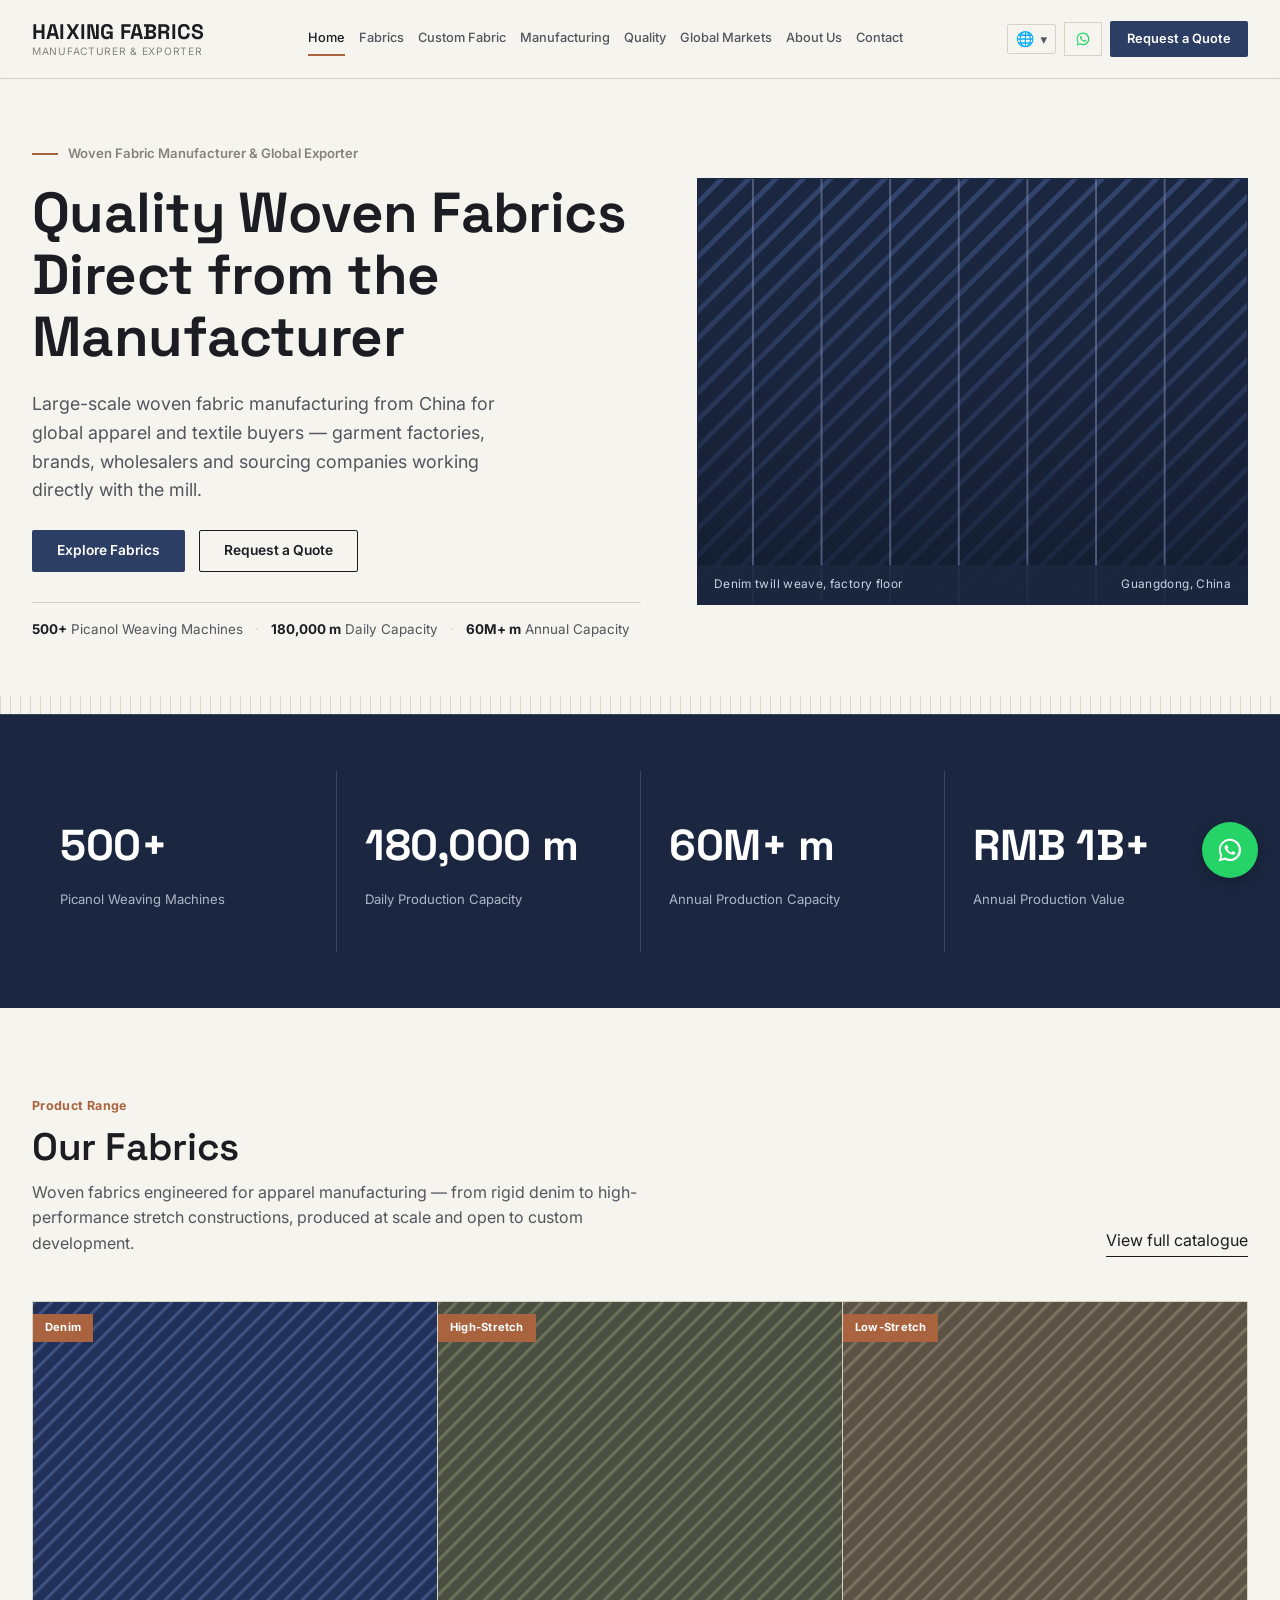
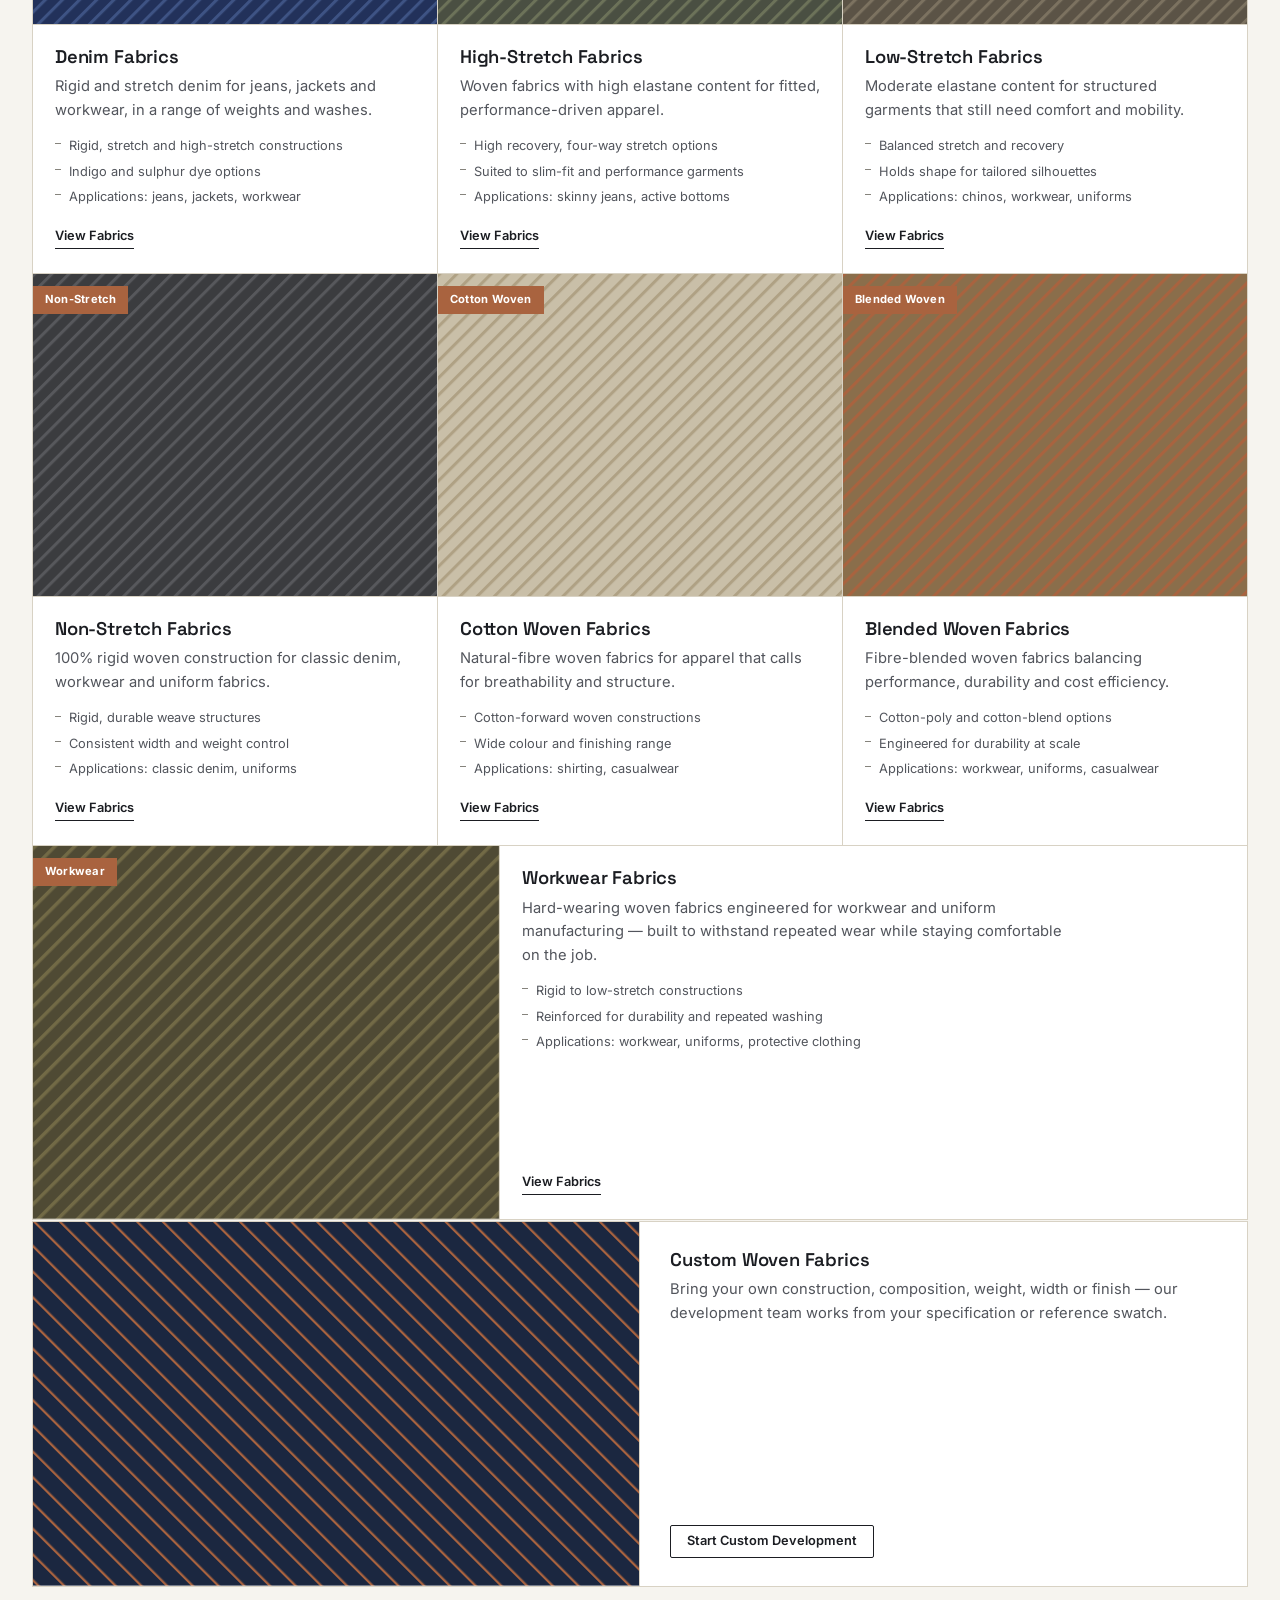
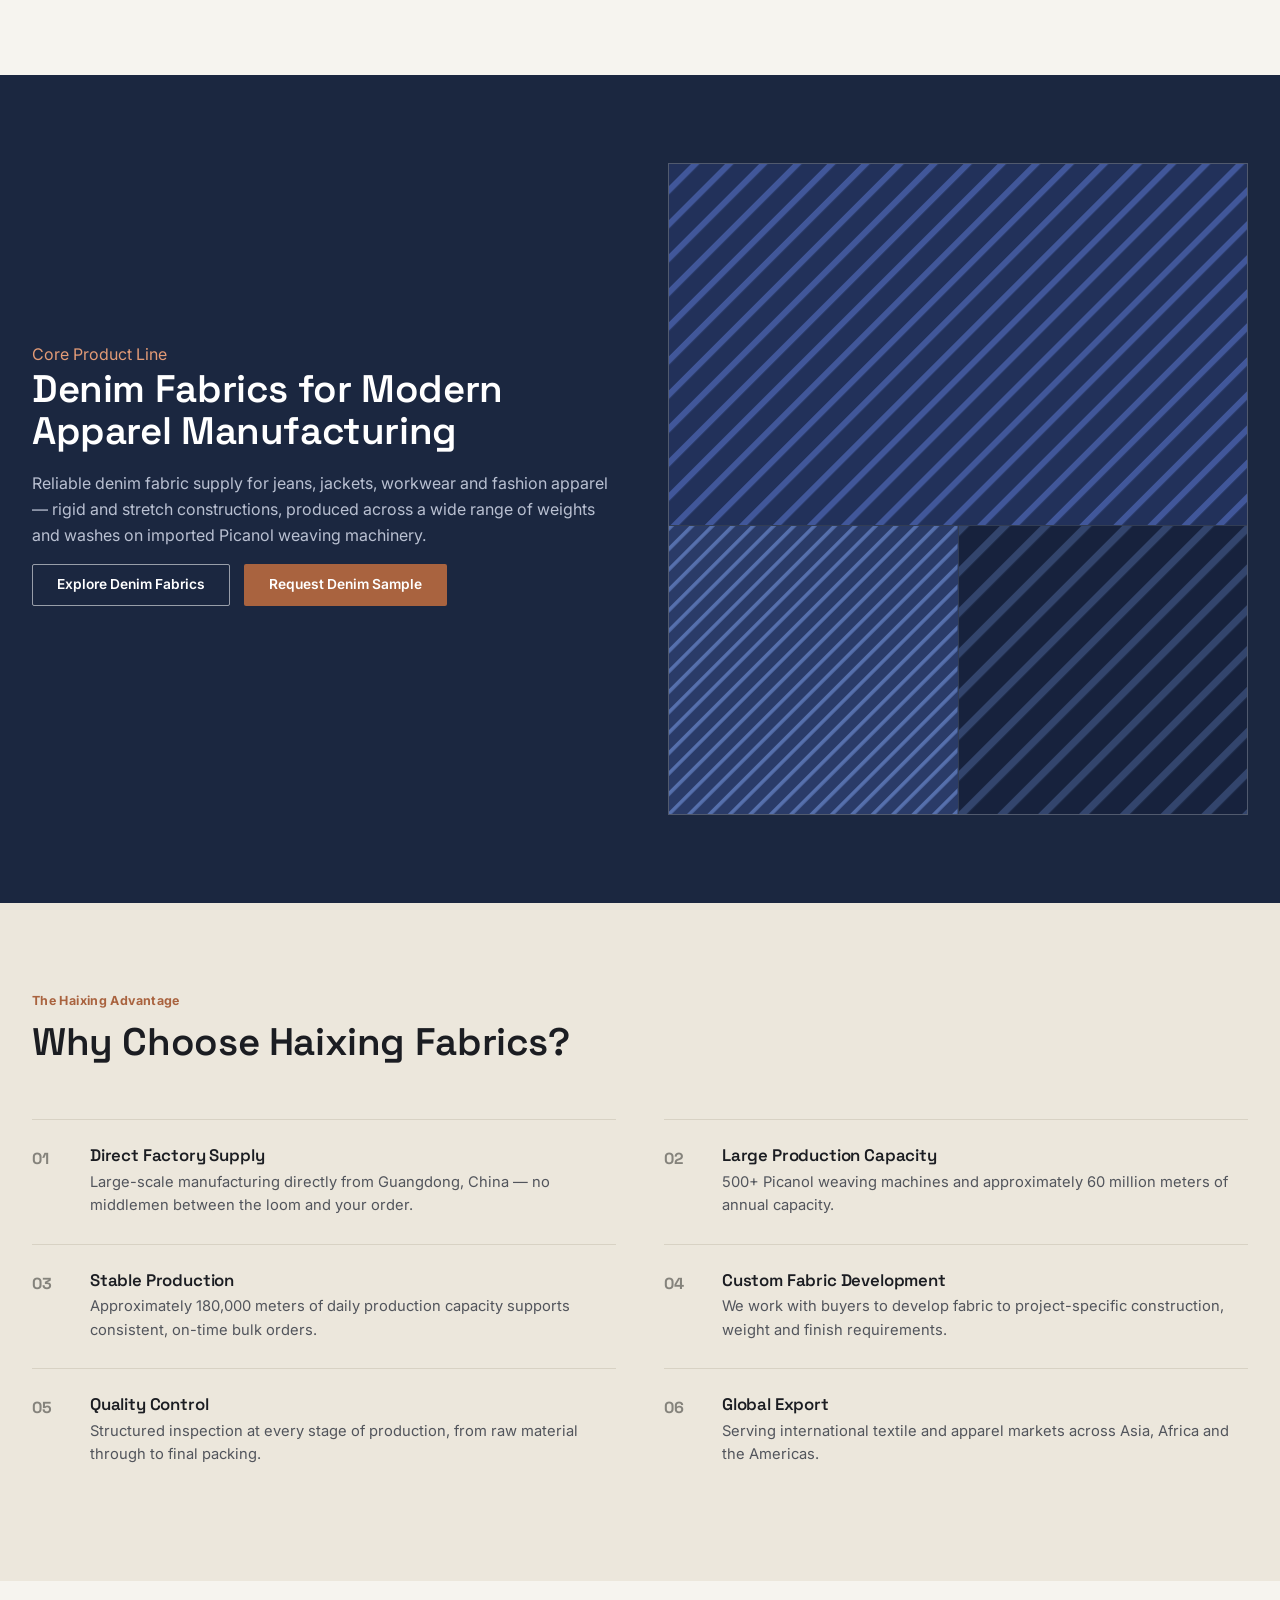
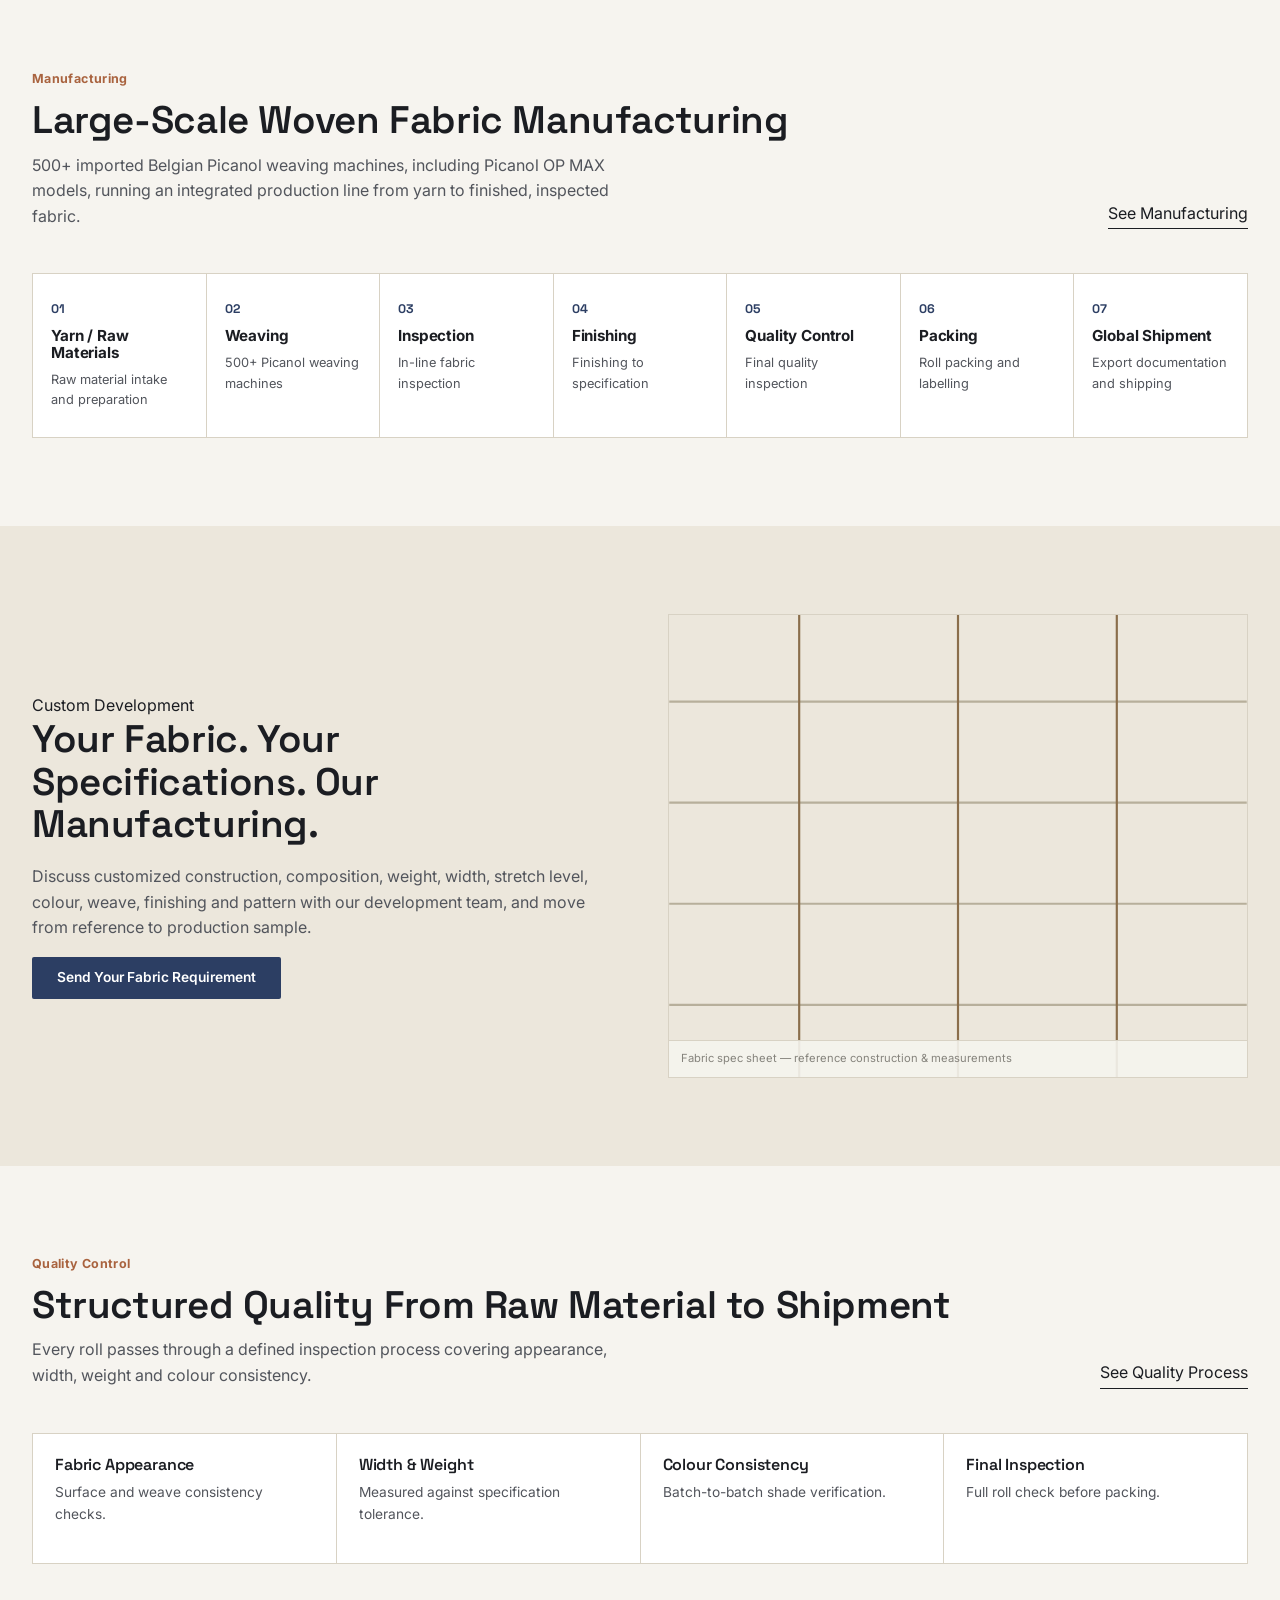
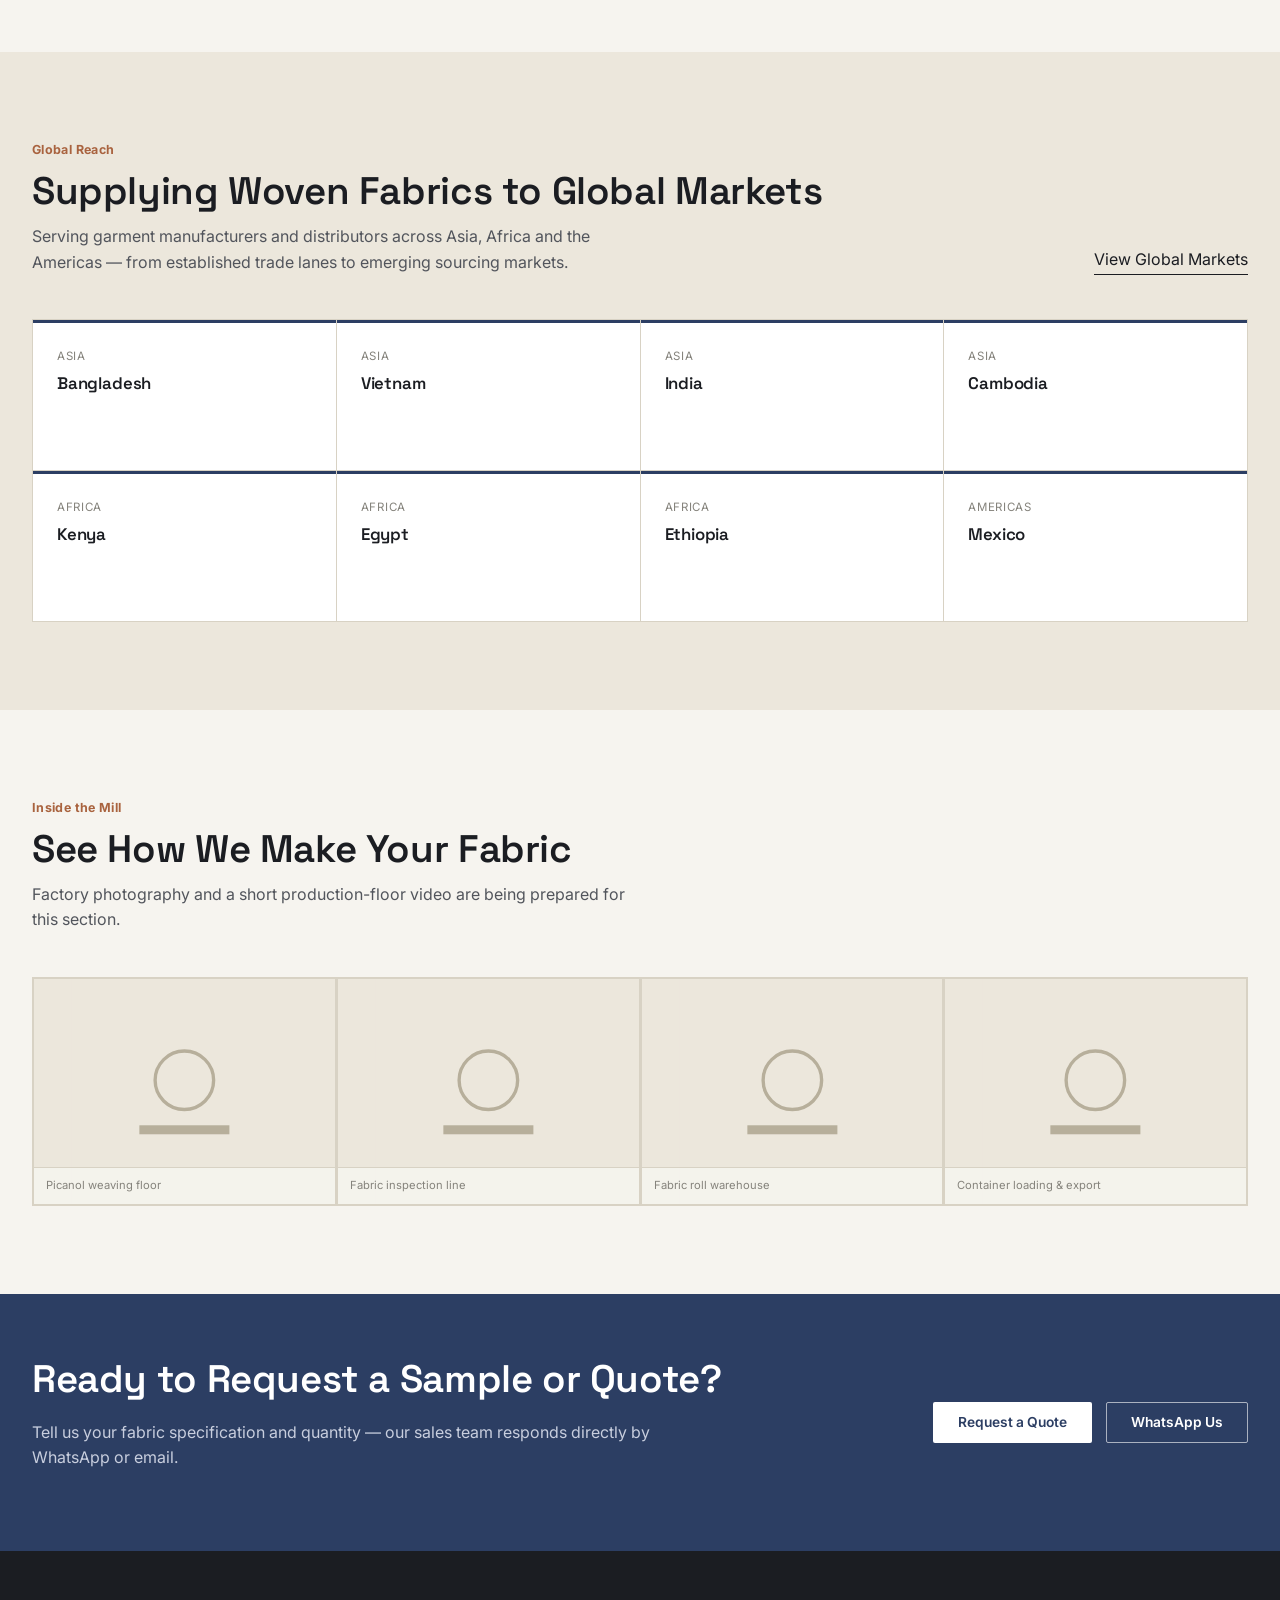
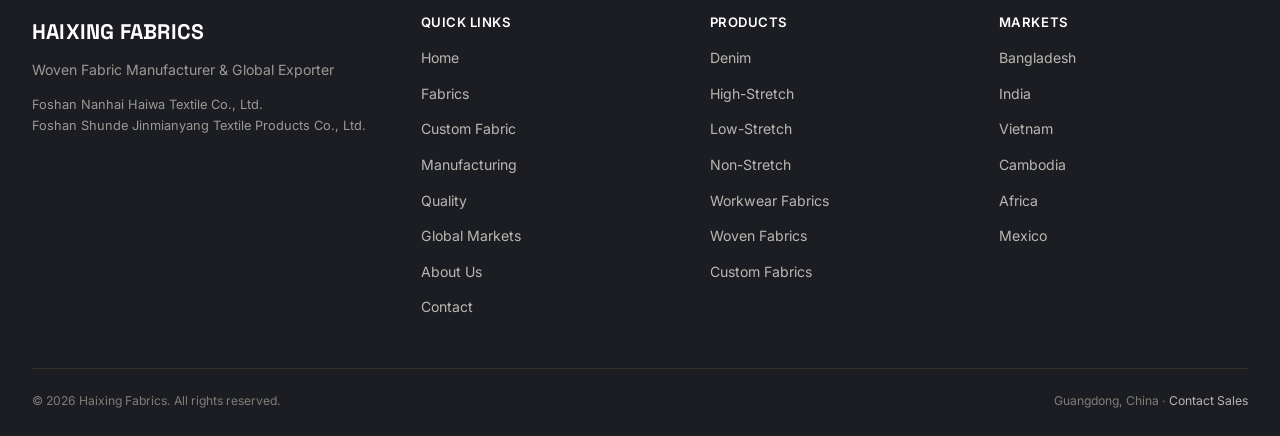
==== index.html @ 6a2925ba "Initial commit: Haixing Fabrics B2B lead-gen website Static bilingual (EN/ZH) site: homepage, fabric" ====
<!doctype html>
<html lang="en" dir="ltr">
<head>
<meta charset="UTF-8">
<meta name="viewport" content="width=device-width, initial-scale=1">
<title>Haixing Fabrics | Woven Fabric Manufacturer &amp; Global Exporter, China</title>
<meta name="description" content="Haixing Fabrics is a large-scale woven fabric manufacturer and exporter in Guangdong, China — 500+ Picanol weaving machines, 60M+ meters annual capacity. Denim, stretch and custom woven fabrics direct from the factory. Request a sample or quote.">
<link rel="canonical" href="https://www.haixingfabrics.com/">
<meta property="og:title" content="Haixing Fabrics | Woven Fabric Manufacturer & Global Exporter">
<meta property="og:description" content="Large-scale woven fabric manufacturing from China. 500+ Picanol weaving machines, 60M+ meters annual capacity. Direct factory supply for garment manufacturers, brands and distributors worldwide.">
<meta property="og:type" content="website">
<link rel="preconnect" href="https://fonts.googleapis.com">
<link rel="preconnect" href="https://fonts.gstatic.com" crossorigin>
<link href="https://fonts.googleapis.com/css2?family=Space+Grotesk:wght@500;600;700&family=Inter:wght@400;500;600;700&display=swap" rel="stylesheet">
<link rel="stylesheet" href="css/style.css">
</head>
<body>

<header class="site-header">
  <div class="container header-row">
    <a href="index.html" class="brand">
      <span class="brand-mark">HAIXING FABRICS</span>
      <span class="brand-sub" data-i18n="brand.subLine">Manufacturer &amp; Exporter</span>
    </a>
    <nav class="main-nav" aria-label="Primary">
      <a href="index.html" class="active" data-i18n="nav.home">Home</a>
      <a href="fabrics.html" data-i18n="nav.fabrics">Fabrics</a>
      <a href="custom-fabric.html" data-i18n="nav.custom">Custom Fabric</a>
      <a href="manufacturing.html" data-i18n="nav.manufacturing">Manufacturing</a>
      <a href="quality.html" data-i18n="nav.quality">Quality</a>
      <a href="global-markets.html" data-i18n="nav.markets">Global Markets</a>
      <a href="about.html" data-i18n="nav.about">About Us</a>
      <a href="contact.html" data-i18n="nav.contact">Contact</a>
    </nav>
    <div class="header-actions">
      <div class="lang-switch">
        <button type="button" class="lang-toggle-btn" aria-haspopup="true">
          <span class="lang-globe" aria-hidden="true">🌐</span><span class="lang-current">English</span> ▾
        </button>
        <div class="lang-menu" role="menu">
          <button type="button" data-lang="en" aria-current="true">English</button>
          <button type="button" data-lang="zh">中文</button>
          
        </div>
      </div>
      <a class="wa-link" href="https://wa.me/8613800000000" target="_blank" rel="noopener">
        <svg viewBox="0 0 32 32" fill="#25D366"><path d="M16 3C9 3 3.3 8.7 3.3 15.7c0 2.4.6 4.6 1.8 6.6L3 29l7-1.9c1.9 1 4 1.6 6 1.6 7 0 12.7-5.7 12.7-12.7C28.7 8.7 23 3 16 3zm0 23.1c-1.9 0-3.7-.5-5.3-1.4l-.4-.2-4.2 1.1 1.1-4.1-.2-.4a10.3 10.3 0 0 1-1.6-5.5c0-5.7 4.6-10.3 10.3-10.3s10.3 4.6 10.3 10.3S21.7 26.1 16 26.1z"/><path d="M21.6 18.3c-.3-.2-1.8-.9-2.1-1-.3-.1-.5-.2-.7.2-.2.3-.8 1-.9 1.2-.2.2-.3.2-.6.1-.3-.2-1.3-.5-2.4-1.5-.9-.8-1.5-1.8-1.7-2.1-.2-.3 0-.5.1-.6.1-.1.3-.3.4-.5.1-.1.2-.3.3-.5.1-.2 0-.4 0-.5-.1-.2-.7-1.7-1-2.3-.3-.6-.5-.5-.7-.5h-.6c-.2 0-.5.1-.8.4-.3.3-1 1-1 2.4s1.1 2.8 1.2 3c.1.2 2.1 3.3 5.2 4.5.7.3 1.3.5 1.7.6.7.2 1.4.2 1.9.1.6-.1 1.8-.7 2-1.4.3-.7.3-1.3.2-1.4-.1-.1-.3-.2-.6-.3z"/></svg>
        <span class="wa-text" data-i18n="header.whatsapp">WhatsApp</span>
      </a>
      <a href="contact.html" class="btn btn-primary header-cta" data-i18n="cta.quote">Request a Quote</a>
    </div>
    <button class="menu-toggle" aria-label="Open menu"><span></span><span></span><span></span></button>
  </div>
</header>

<div class="mobile-drawer">
  <div class="drawer-top">
    <span class="brand-mark">HAIXING</span>
    <button class="drawer-close" aria-label="Close menu">&times;</button>
  </div>
  <nav>
    <a href="index.html" data-i18n="nav.home">Home</a>
    <a href="fabrics.html" data-i18n="nav.fabrics">Fabrics</a>
    <a href="custom-fabric.html" data-i18n="nav.custom">Custom Fabric</a>
    <a href="manufacturing.html" data-i18n="nav.manufacturing">Manufacturing</a>
    <a href="quality.html" data-i18n="nav.quality">Quality</a>
    <a href="global-markets.html" data-i18n="nav.markets">Global Markets</a>
    <a href="about.html" data-i18n="nav.about">About Us</a>
    <a href="contact.html" data-i18n="nav.contact">Contact</a>
  </nav>
  <div class="drawer-actions">
    <a href="contact.html" class="btn btn-primary btn-block" data-i18n="cta.quote">Request a Quote</a>
    <a href="https://wa.me/8613800000000" class="btn btn-outline btn-block" target="_blank" rel="noopener" data-i18n="cta.whatsappUs">WhatsApp Us</a>
  </div>
</div>

<main>

  <!-- ============ HERO ============ -->
  <section class="hero">
    <div class="container hero-grid">
      <div>
        <span class="hero-eyebrow" data-i18n="hero.eyebrow">Woven Fabric Manufacturer &amp; Global Exporter</span>
        <h1 data-i18n="home.hero.title">Quality Woven Fabrics Direct from the Manufacturer</h1>
        <p class="lede" data-i18n="home.hero.lede">Large-scale woven fabric manufacturing from China for global apparel and textile buyers — garment factories, brands, wholesalers and sourcing companies working directly with the mill.</p>
        <div class="hero-ctas">
          <a href="fabrics.html" class="btn btn-primary" data-i18n="cta.explore">Explore Fabrics</a>
          <a href="contact.html" class="btn btn-outline" data-i18n="cta.quote">Request a Quote</a>
        </div>
        <div class="hero-strap">
          <span><b>500+</b> <span data-i18n="hero.strap.machines">Picanol Weaving Machines</span></span>
          <span class="sep">·</span>
          <span><b>180,000 m</b> <span data-i18n="hero.strap.daily">Daily Capacity</span></span>
          <span class="sep">·</span>
          <span><b>60M+ m</b> <span data-i18n="hero.strap.annual">Annual Capacity</span></span>
        </div>
      </div>
      <div class="weave-visual">
        <svg viewBox="0 0 400 320" preserveAspectRatio="xMidYMid slice" xmlns="http://www.w3.org/2000/svg" role="img" aria-label="Woven twill fabric texture">
          <defs>
            <pattern id="heroTwill" width="14" height="14" patternTransform="rotate(45)" patternUnits="userSpaceOnUse">
              <rect width="14" height="14" fill="#1B2740"/>
              <line x1="0" y1="0" x2="0" y2="14" stroke="#33456D" stroke-width="7"/>
            </pattern>
            <linearGradient id="heroFade" x1="0" y1="0" x2="0" y2="1">
              <stop offset="0%" stop-color="#1B2740" stop-opacity="0"/>
              <stop offset="100%" stop-color="#10192B" stop-opacity=".8"/>
            </linearGradient>
          </defs>
          <rect width="400" height="320" fill="url(#heroTwill)"/>
          <rect width="400" height="320" fill="url(#heroFade)"/>
          <g stroke="#7C8AB0" stroke-width="1.4" opacity=".55">
            <line x1="40" y1="0" x2="40" y2="320"/><line x1="90" y1="0" x2="90" y2="320"/>
            <line x1="140" y1="0" x2="140" y2="320"/><line x1="190" y1="0" x2="190" y2="320"/>
            <line x1="240" y1="0" x2="240" y2="320"/><line x1="290" y1="0" x2="290" y2="320"/>
            <line x1="340" y1="0" x2="340" y2="320"/>
          </g>
        </svg>
        <div class="weave-caption">
          <span data-i18n="home.hero.caption1">Denim twill weave, factory floor</span>
          <span data-i18n="home.hero.caption2">Guangdong, China</span>
        </div>
      </div>
    </div>
    <div class="tick-rule thread-in"></div>
  </section>

  <!-- ============ STATS ============ -->
  <section class="stats-strip tight">
    <div class="container">
      <div class="stats-row">
        <div class="stat-cell"><span class="stat-num">500+</span><span class="stat-label" data-i18n="stats.machines">Picanol Weaving Machines</span></div>
        <div class="stat-cell"><span class="stat-num">180,000 m</span><span class="stat-label" data-i18n="stats.daily">Daily Production Capacity</span></div>
        <div class="stat-cell"><span class="stat-num">60M+ m</span><span class="stat-label" data-i18n="stats.annual">Annual Production Capacity</span></div>
        <div class="stat-cell"><span class="stat-num">RMB 1B+</span><span class="stat-label" data-i18n="stats.value">Annual Production Value</span></div>
      </div>
    </div>
  </section>

  <!-- ============ FABRIC CATEGORIES ============ -->
  <section>
    <div class="container">
      <div class="section-head">
        <div>
          <span class="tag" data-i18n="tag.productRange">Product Range</span>
          <h2 data-i18n="section.ourFabrics">Our Fabrics</h2>
          <p data-i18n="home.fabrics.lede">Woven fabrics engineered for apparel manufacturing — from rigid denim to high-performance stretch constructions, produced at scale and open to custom development.</p>
        </div>
        <a href="fabrics.html" class="link-arrowless" data-i18n="cta.viewCatalogue">View full catalogue</a>
      </div>

      <div class="grid-3">
        <!-- Denim -->
        <div class="fabric-card">
          <div class="swatch">
            <svg viewBox="0 0 400 320" preserveAspectRatio="xMidYMid slice"><defs><pattern id="tw-denim" width="12" height="12" patternTransform="rotate(45)" patternUnits="userSpaceOnUse"><rect width="12" height="12" fill="#22315A"/><line x1="0" y1="0" x2="0" y2="12" stroke="#3E5384" stroke-width="6"/></pattern></defs><rect width="400" height="320" fill="url(#tw-denim)"/></svg>
            <span class="swatch-tag" data-i18n="term.denim">Denim</span>
          </div>
          <div class="body">
            <h3 data-i18n="home.cat.denim.title">Denim Fabrics</h3>
            <p data-i18n="home.cat.denim.desc">Rigid and stretch denim for jeans, jackets and workwear, in a range of weights and washes.</p>
            <ul class="traits">
              <li data-i18n="home.cat.denim.trait1">Rigid, stretch and high-stretch constructions</li>
              <li data-i18n="home.cat.denim.trait2">Indigo and sulphur dye options</li>
              <li data-i18n="home.cat.denim.trait3">Applications: jeans, jackets, workwear</li>
            </ul>
            <div class="card-actions">
              <a href="denim-fabrics.html" class="link-arrowless" data-i18n="cta.viewFabrics">View Fabrics</a>
            </div>
          </div>
        </div>

        <!-- High-stretch -->
        <div class="fabric-card">
          <div class="swatch">
            <svg viewBox="0 0 400 320" preserveAspectRatio="xMidYMid slice"><defs><pattern id="tw-hs" width="12" height="12" patternTransform="rotate(45)" patternUnits="userSpaceOnUse"><rect width="12" height="12" fill="#4A4F42"/><line x1="0" y1="0" x2="0" y2="12" stroke="#6C7259" stroke-width="6"/></pattern></defs><rect width="400" height="320" fill="url(#tw-hs)"/></svg>
            <span class="swatch-tag" data-i18n="term.highStretch">High-Stretch</span>
          </div>
          <div class="body">
            <h3 data-i18n="home.cat.highStretch.title">High-Stretch Fabrics</h3>
            <p data-i18n="home.cat.highStretch.desc">Woven fabrics with high elastane content for fitted, performance-driven apparel.</p>
            <ul class="traits">
              <li data-i18n="home.cat.highStretch.trait1">High recovery, four-way stretch options</li>
              <li data-i18n="home.cat.highStretch.trait2">Suited to slim-fit and performance garments</li>
              <li data-i18n="home.cat.highStretch.trait3">Applications: skinny jeans, active bottoms</li>
            </ul>
            <div class="card-actions">
              <a href="fabrics.html#high-stretch" class="link-arrowless" data-i18n="cta.viewFabrics">View Fabrics</a>
            </div>
          </div>
        </div>

        <!-- Low-stretch -->
        <div class="fabric-card">
          <div class="swatch">
            <svg viewBox="0 0 400 320" preserveAspectRatio="xMidYMid slice"><defs><pattern id="tw-ls" width="12" height="12" patternTransform="rotate(45)" patternUnits="userSpaceOnUse"><rect width="12" height="12" fill="#5B5346"/><line x1="0" y1="0" x2="0" y2="12" stroke="#7C7260" stroke-width="6"/></pattern></defs><rect width="400" height="320" fill="url(#tw-ls)"/></svg>
            <span class="swatch-tag" data-i18n="term.lowStretch">Low-Stretch</span>
          </div>
          <div class="body">
            <h3 data-i18n="home.cat.lowStretch.title">Low-Stretch Fabrics</h3>
            <p data-i18n="home.cat.lowStretch.desc">Moderate elastane content for structured garments that still need comfort and mobility.</p>
            <ul class="traits">
              <li data-i18n="home.cat.lowStretch.trait1">Balanced stretch and recovery</li>
              <li data-i18n="home.cat.lowStretch.trait2">Holds shape for tailored silhouettes</li>
              <li data-i18n="home.cat.lowStretch.trait3">Applications: chinos, workwear, uniforms</li>
            </ul>
            <div class="card-actions">
              <a href="fabrics.html#low-stretch" class="link-arrowless" data-i18n="cta.viewFabrics">View Fabrics</a>
            </div>
          </div>
        </div>

        <!-- Non-stretch -->
        <div class="fabric-card">
          <div class="swatch">
            <svg viewBox="0 0 400 320" preserveAspectRatio="xMidYMid slice"><defs><pattern id="tw-ns" width="12" height="12" patternTransform="rotate(45)" patternUnits="userSpaceOnUse"><rect width="12" height="12" fill="#3B3C3F"/><line x1="0" y1="0" x2="0" y2="12" stroke="#57585C" stroke-width="6"/></pattern></defs><rect width="400" height="320" fill="url(#tw-ns)"/></svg>
            <span class="swatch-tag" data-i18n="term.nonStretch">Non-Stretch</span>
          </div>
          <div class="body">
            <h3 data-i18n="home.cat.nonStretch.title">Non-Stretch Fabrics</h3>
            <p data-i18n="home.cat.nonStretch.desc">100% rigid woven construction for classic denim, workwear and uniform fabrics.</p>
            <ul class="traits">
              <li data-i18n="home.cat.nonStretch.trait1">Rigid, durable weave structures</li>
              <li data-i18n="home.cat.nonStretch.trait2">Consistent width and weight control</li>
              <li data-i18n="home.cat.nonStretch.trait3">Applications: classic denim, uniforms</li>
            </ul>
            <div class="card-actions">
              <a href="fabrics.html#non-stretch" class="link-arrowless" data-i18n="cta.viewFabrics">View Fabrics</a>
            </div>
          </div>
        </div>

        <!-- Cotton Woven -->
        <div class="fabric-card">
          <div class="swatch">
            <svg viewBox="0 0 400 320" preserveAspectRatio="xMidYMid slice"><defs><pattern id="tw-cw" width="12" height="12" patternTransform="rotate(45)" patternUnits="userSpaceOnUse"><rect width="12" height="12" fill="#C9BFA8"/><line x1="0" y1="0" x2="0" y2="12" stroke="#AFA184" stroke-width="6"/></pattern></defs><rect width="400" height="320" fill="url(#tw-cw)"/></svg>
            <span class="swatch-tag" data-i18n="term.cottonWoven">Cotton Woven</span>
          </div>
          <div class="body">
            <h3 data-i18n="home.cat.cottonWoven.title">Cotton Woven Fabrics</h3>
            <p data-i18n="home.cat.cottonWoven.desc">Natural-fibre woven fabrics for apparel that calls for breathability and structure.</p>
            <ul class="traits">
              <li data-i18n="home.cat.cottonWoven.trait1">Cotton-forward woven constructions</li>
              <li data-i18n="home.cat.cottonWoven.trait2">Wide colour and finishing range</li>
              <li data-i18n="home.cat.cottonWoven.trait3">Applications: shirting, casualwear</li>
            </ul>
            <div class="card-actions">
              <a href="fabrics.html#cotton-woven" class="link-arrowless" data-i18n="cta.viewFabrics">View Fabrics</a>
            </div>
          </div>
        </div>

        <!-- Blended Woven -->
        <div class="fabric-card">
          <div class="swatch">
            <svg viewBox="0 0 400 320" preserveAspectRatio="xMidYMid slice"><defs><pattern id="tw-bw" width="12" height="12" patternTransform="rotate(45)" patternUnits="userSpaceOnUse"><rect width="12" height="12" fill="#8A6E4B"/><line x1="0" y1="0" x2="0" y2="12" stroke="#A9633F" stroke-width="6"/></pattern></defs><rect width="400" height="320" fill="url(#tw-bw)"/></svg>
            <span class="swatch-tag" data-i18n="term.blendedWoven">Blended Woven</span>
          </div>
          <div class="body">
            <h3 data-i18n="home.cat.blendedWoven.title">Blended Woven Fabrics</h3>
            <p data-i18n="home.cat.blendedWoven.desc">Fibre-blended woven fabrics balancing performance, durability and cost efficiency.</p>
            <ul class="traits">
              <li data-i18n="home.cat.blendedWoven.trait1">Cotton-poly and cotton-blend options</li>
              <li data-i18n="home.cat.blendedWoven.trait2">Engineered for durability at scale</li>
              <li data-i18n="home.cat.blendedWoven.trait3">Applications: workwear, uniforms, casualwear</li>
            </ul>
            <div class="card-actions">
              <a href="fabrics.html#blended-woven" class="link-arrowless" data-i18n="cta.viewFabrics">View Fabrics</a>
            </div>
          </div>
        </div>

        <!-- Workwear -->
        <div class="fabric-card">
          <div class="swatch">
            <svg viewBox="0 0 400 320" preserveAspectRatio="xMidYMid slice"><defs><pattern id="tw-ww" width="12" height="12" patternTransform="rotate(45)" patternUnits="userSpaceOnUse"><rect width="12" height="12" fill="#4F4A34"/><line x1="0" y1="0" x2="0" y2="12" stroke="#726A46" stroke-width="6"/></pattern></defs><rect width="400" height="320" fill="url(#tw-ww)"/></svg>
            <span class="swatch-tag" data-i18n="term.workwear">Workwear</span>
          </div>
          <div class="body">
            <h3 data-i18n="home.cat.workwear.title">Workwear Fabrics</h3>
            <p data-i18n="home.cat.workwear.desc">Hard-wearing woven fabrics engineered for workwear and uniform manufacturing — built to withstand repeated wear while staying comfortable on the job.</p>
            <ul class="traits">
              <li data-i18n="home.cat.workwear.trait1">Rigid to low-stretch constructions</li>
              <li data-i18n="home.cat.workwear.trait2">Reinforced for durability and repeated washing</li>
              <li data-i18n="home.cat.workwear.trait3">Applications: workwear, uniforms, protective clothing</li>
            </ul>
            <div class="card-actions">
              <a href="fabrics.html#workwear" class="link-arrowless" data-i18n="cta.viewFabrics">View Fabrics</a>
            </div>
          </div>
        </div>
      </div>

      <div style="margin-top:1px;">
        <div class="fabric-card" style="border:1px solid var(--line); display:grid; grid-template-columns: 1fr 1fr; gap:0;">
          <div class="swatch" style="aspect-ratio:auto; border-bottom:none; border-right:1px solid var(--line);">
            <svg viewBox="0 0 400 240" preserveAspectRatio="xMidYMid slice"><defs><pattern id="tw-custom" width="12" height="12" patternTransform="rotate(-45)" patternUnits="userSpaceOnUse"><rect width="12" height="12" fill="#1B2740"/><line x1="0" y1="0" x2="0" y2="12" stroke="#A9633F" stroke-width="3"/></pattern></defs><rect width="400" height="240" fill="url(#tw-custom)"/></svg>
          </div>
          <div class="body" style="padding:28px 30px;">
            <h3 data-i18n="home.cat.custom.title">Custom Woven Fabrics</h3>
            <p data-i18n="home.cat.custom.desc">Bring your own construction, composition, weight, width or finish — our development team works from your specification or reference swatch.</p>
            <div class="card-actions">
              <a href="custom-fabric.html" class="btn btn-outline btn-sm" data-i18n="cta.startCustom">Start Custom Development</a>
            </div>
          </div>
        </div>
      </div>
    </div>
  </section>

  <!-- ============ DENIM FOCUS ============ -->
  <section class="section-dark">
    <div class="container" style="display:grid; grid-template-columns: 1fr 1fr; gap:56px; align-items:center;">
      <div>
        <span class="tag" style="color:#E39B76;" data-i18n="tag.coreProductLine">Core Product Line</span>
        <h2 data-i18n="denim.pageTitle">Denim Fabrics for Modern Apparel Manufacturing</h2>
        <p data-i18n="home.denim.lede">Reliable denim fabric supply for jeans, jackets, workwear and fashion apparel — rigid and stretch constructions, produced across a wide range of weights and washes on imported Picanol weaving machinery.</p>
        <div class="hero-ctas">
          <a href="denim-fabrics.html" class="btn btn-outline on-dark" data-i18n="cta.exploreDenim">Explore Denim Fabrics</a>
          <a href="contact.html" class="btn btn-rust" data-i18n="cta.requestDenimSample">Request Denim Sample</a>
        </div>
      </div>
      <div class="pdp-gallery" style="border-color: rgba(255,255,255,.15); background: rgba(255,255,255,.1);">
        <div class="gallery-frame main-shot" style="background:#22315A; border:none;">
          <svg viewBox="0 0 400 240" preserveAspectRatio="xMidYMid slice"><defs><pattern id="tw-df1" width="16" height="16" patternTransform="rotate(45)" patternUnits="userSpaceOnUse"><rect width="16" height="16" fill="#22315A"/><line x1="0" y1="0" x2="0" y2="16" stroke="#41579A" stroke-width="8"/></pattern></defs><rect width="400" height="240" fill="url(#tw-df1)"/></svg>
        </div>
        <div class="gallery-frame" style="background:#2A3B68; border:none;">
          <svg viewBox="0 0 200 200" preserveAspectRatio="xMidYMid slice"><defs><pattern id="tw-df2" width="10" height="10" patternTransform="rotate(45)" patternUnits="userSpaceOnUse"><rect width="10" height="10" fill="#2A3B68"/><line x1="0" y1="0" x2="0" y2="10" stroke="#5670AD" stroke-width="5"/></pattern></defs><rect width="200" height="200" fill="url(#tw-df2)"/></svg>
        </div>
        <div class="gallery-frame" style="background:#17223D; border:none;">
          <svg viewBox="0 0 200 200" preserveAspectRatio="xMidYMid slice"><defs><pattern id="tw-df3" width="20" height="20" patternTransform="rotate(45)" patternUnits="userSpaceOnUse"><rect width="20" height="20" fill="#17223D"/><line x1="0" y1="0" x2="0" y2="20" stroke="#33456D" stroke-width="10"/></pattern></defs><rect width="200" height="200" fill="url(#tw-df3)"/></svg>
        </div>
      </div>
    </div>
  </section>

  <!-- ============ WHY CHOOSE ============ -->
  <section class="section-alt">
    <div class="container">
      <div class="section-head">
        <div>
          <span class="tag" data-i18n="tag.haixingAdvantage">The Haixing Advantage</span>
          <h2 data-i18n="section.whyChoose">Why Choose Haixing Fabrics?</h2>
        </div>
      </div>
      <div class="reason-list">
        <div class="reason-item">
          <span class="reason-num">01</span>
          <div><h3 data-i18n="reason.directSupply.title">Direct Factory Supply</h3><p data-i18n="home.reason.directSupply.desc">Large-scale manufacturing directly from Guangdong, China — no middlemen between the loom and your order.</p></div>
        </div>
        <div class="reason-item">
          <span class="reason-num">02</span>
          <div><h3 data-i18n="reason.largeCapacity.title">Large Production Capacity</h3><p data-i18n="home.reason.largeCapacity.desc">500+ Picanol weaving machines and approximately 60 million meters of annual capacity.</p></div>
        </div>
        <div class="reason-item">
          <span class="reason-num">03</span>
          <div><h3 data-i18n="reason.stableProduction.title">Stable Production</h3><p data-i18n="home.reason.stableProduction.desc">Approximately 180,000 meters of daily production capacity supports consistent, on-time bulk orders.</p></div>
        </div>
        <div class="reason-item">
          <span class="reason-num">04</span>
          <div><h3 data-i18n="reason.customDev.title">Custom Fabric Development</h3><p data-i18n="home.reason.customDev.desc">We work with buyers to develop fabric to project-specific construction, weight and finish requirements.</p></div>
        </div>
        <div class="reason-item">
          <span class="reason-num">05</span>
          <div><h3 data-i18n="reason.qualityControl.title">Quality Control</h3><p data-i18n="home.reason.qualityControl.desc">Structured inspection at every stage of production, from raw material through to final packing.</p></div>
        </div>
        <div class="reason-item">
          <span class="reason-num">06</span>
          <div><h3 data-i18n="reason.globalExport.title">Global Export</h3><p data-i18n="home.reason.globalExport.desc">Serving international textile and apparel markets across Asia, Africa and the Americas.</p></div>
        </div>
      </div>
    </div>
  </section>

  <!-- ============ MANUFACTURING CAPABILITY ============ -->
  <section>
    <div class="container">
      <div class="section-head">
        <div>
          <span class="tag" data-i18n="tag.manufacturing">Manufacturing</span>
          <h2 data-i18n="mfg.pageTitle">Large-Scale Woven Fabric Manufacturing</h2>
          <p data-i18n="home.mfg.lede">500+ imported Belgian Picanol weaving machines, including Picanol OP MAX models, running an integrated production line from yarn to finished, inspected fabric.</p>
        </div>
        <a href="manufacturing.html" class="link-arrowless" data-i18n="cta.seeManufacturing">See Manufacturing</a>
      </div>
      <div class="flow">
        <div class="flow-step"><span class="fi">01</span><h4 data-i18n="flow.yarn.title">Yarn / Raw Materials</h4><p data-i18n="flow.yarn.desc">Raw material intake and preparation</p></div>
        <div class="flow-step"><span class="fi">02</span><h4 data-i18n="flow.weaving.title">Weaving</h4><p data-i18n="flow.weaving.desc">500+ Picanol weaving machines</p></div>
        <div class="flow-step"><span class="fi">03</span><h4 data-i18n="flow.inspection.title">Inspection</h4><p data-i18n="flow.inspection.desc">In-line fabric inspection</p></div>
        <div class="flow-step"><span class="fi">04</span><h4 data-i18n="flow.finishing.title">Finishing</h4><p data-i18n="flow.finishing.desc">Finishing to specification</p></div>
        <div class="flow-step"><span class="fi">05</span><h4 data-i18n="flow.qc.title">Quality Control</h4><p data-i18n="flow.qc.desc">Final quality inspection</p></div>
        <div class="flow-step"><span class="fi">06</span><h4 data-i18n="flow.packing.title">Packing</h4><p data-i18n="flow.packing.desc">Roll packing and labelling</p></div>
        <div class="flow-step"><span class="fi">07</span><h4 data-i18n="flow.shipment.title">Global Shipment</h4><p data-i18n="flow.shipment.desc">Export documentation and shipping</p></div>
      </div>
    </div>
  </section>

  <!-- ============ CUSTOM FABRIC ============ -->
  <section class="section-alt">
    <div class="container" style="display:grid; grid-template-columns:1fr 1fr; gap:56px; align-items:center;">
      <div>
        <span class="tag" data-i18n="tag.customDev">Custom Development</span>
        <h2 data-i18n="custom.pageTitle">Your Fabric. Your Specifications. Our Manufacturing.</h2>
        <p data-i18n="home.custom.lede">Discuss customized construction, composition, weight, width, stretch level, colour, weave, finishing and pattern with our development team, and move from reference to production sample.</p>
        <a href="custom-fabric.html" class="btn btn-primary" data-i18n="cta.sendRequirement">Send Your Fabric Requirement</a>
      </div>
      <div class="gallery-frame" style="aspect-ratio:4/3.2;">
        <svg viewBox="0 0 400 320" xmlns="http://www.w3.org/2000/svg">
          <rect width="400" height="320" fill="#ECE7DC"/>
          <g stroke="#B7AF9B" stroke-width="1.5">
            <line x1="0" y1="60" x2="400" y2="60"/><line x1="0" y1="130" x2="400" y2="130"/>
            <line x1="0" y1="200" x2="400" y2="200"/><line x1="0" y1="270" x2="400" y2="270"/>
          </g>
          <g stroke="#8A6E4B" stroke-width="1.5">
            <line x1="90" y1="0" x2="90" y2="320"/><line x1="200" y1="0" x2="200" y2="320"/><line x1="310" y1="0" x2="310" y2="320"/>
          </g>
        </svg>
        <div class="frame-label" data-i18n="label.specSheet">Fabric spec sheet — reference construction &amp; measurements</div>
      </div>
    </div>
  </section>

  <!-- ============ QUALITY ============ -->
  <section>
    <div class="container">
      <div class="section-head">
        <div>
          <span class="tag" data-i18n="tag.qualityControl">Quality Control</span>
          <h2 data-i18n="quality.pageTitle">Structured Quality From Raw Material to Shipment</h2>
          <p data-i18n="home.quality.lede">Every roll passes through a defined inspection process covering appearance, width, weight and colour consistency.</p>
        </div>
        <a href="quality.html" class="link-arrowless" data-i18n="cta.seeQuality">See Quality Process</a>
      </div>
      <div class="grid-4">
        <div class="fabric-card"><div class="body"><h3 style="font-size:1rem;" data-i18n="home.quality.card.appearance.title">Fabric Appearance</h3><p style="font-size:.86rem;" data-i18n="home.quality.card.appearance.desc">Surface and weave consistency checks.</p></div></div>
        <div class="fabric-card"><div class="body"><h3 style="font-size:1rem;" data-i18n="home.quality.card.widthWeight.title">Width &amp; Weight</h3><p style="font-size:.86rem;" data-i18n="home.quality.card.widthWeight.desc">Measured against specification tolerance.</p></div></div>
        <div class="fabric-card"><div class="body"><h3 style="font-size:1rem;" data-i18n="home.quality.card.colour.title">Colour Consistency</h3><p style="font-size:.86rem;" data-i18n="home.quality.card.colour.desc">Batch-to-batch shade verification.</p></div></div>
        <div class="fabric-card"><div class="body"><h3 style="font-size:1rem;" data-i18n="home.quality.card.finalInspection.title">Final Inspection</h3><p style="font-size:.86rem;" data-i18n="home.quality.card.finalInspection.desc">Full roll check before packing.</p></div></div>
      </div>
    </div>
  </section>

  <!-- ============ GLOBAL MARKETS ============ -->
  <section class="section-alt">
    <div class="container">
      <div class="section-head">
        <div>
          <span class="tag" data-i18n="tag.globalReach">Global Reach</span>
          <h2 data-i18n="section.globalMarkets">Supplying Woven Fabrics to Global Markets</h2>
          <p data-i18n="home.markets.lede">Serving garment manufacturers and distributors across Asia, Africa and the Americas — from established trade lanes to emerging sourcing markets.</p>
        </div>
        <a href="global-markets.html" class="link-arrowless" data-i18n="cta.viewGlobalMarkets">View Global Markets</a>
      </div>
      <div class="grid-4">
        <div class="market-card"><span class="region" data-i18n="region.asia">Asia</span><h3 data-i18n="country.bangladesh">Bangladesh</h3></div>
        <div class="market-card"><span class="region" data-i18n="region.asia">Asia</span><h3 data-i18n="country.vietnam">Vietnam</h3></div>
        <div class="market-card"><span class="region" data-i18n="region.asia">Asia</span><h3 data-i18n="country.india">India</h3></div>
        <div class="market-card"><span class="region" data-i18n="region.asia">Asia</span><h3 data-i18n="country.cambodia">Cambodia</h3></div>
        <div class="market-card"><span class="region" data-i18n="region.africa">Africa</span><h3 data-i18n="country.kenya">Kenya</h3></div>
        <div class="market-card"><span class="region" data-i18n="region.africa">Africa</span><h3 data-i18n="country.egypt">Egypt</h3></div>
        <div class="market-card"><span class="region" data-i18n="region.africa">Africa</span><h3 data-i18n="country.ethiopia">Ethiopia</h3></div>
        <div class="market-card"><span class="region" data-i18n="region.americas">Americas</span><h3 data-i18n="country.mexico">Mexico</h3></div>
      </div>
    </div>
  </section>

  <!-- ============ PRODUCTION GALLERY ============ -->
  <section>
    <div class="container">
      <div class="section-head">
        <div>
          <span class="tag" data-i18n="tag.insideTheMill">Inside the Mill</span>
          <h2 data-i18n="gallery.pageTitle">See How We Make Your Fabric</h2>
          <p data-i18n="home.gallery.lede">Factory photography and a short production-floor video are being prepared for this section.</p>
        </div>
      </div>
      <div class="grid-4">
        <div class="gallery-frame"><svg viewBox="0 0 200 200"><rect width="200" height="200" fill="#ECE7DC"/><circle cx="100" cy="90" r="26" fill="none" stroke="#B7AF9B" stroke-width="3"/><rect x="60" y="130" width="80" height="8" fill="#B7AF9B"/></svg><span class="frame-label" data-i18n="home.gallery.label1">Picanol weaving floor</span></div>
        <div class="gallery-frame"><svg viewBox="0 0 200 200"><rect width="200" height="200" fill="#ECE7DC"/><circle cx="100" cy="90" r="26" fill="none" stroke="#B7AF9B" stroke-width="3"/><rect x="60" y="130" width="80" height="8" fill="#B7AF9B"/></svg><span class="frame-label" data-i18n="home.gallery.label2">Fabric inspection line</span></div>
        <div class="gallery-frame"><svg viewBox="0 0 200 200"><rect width="200" height="200" fill="#ECE7DC"/><circle cx="100" cy="90" r="26" fill="none" stroke="#B7AF9B" stroke-width="3"/><rect x="60" y="130" width="80" height="8" fill="#B7AF9B"/></svg><span class="frame-label" data-i18n="home.gallery.label3">Fabric roll warehouse</span></div>
        <div class="gallery-frame"><svg viewBox="0 0 200 200"><rect width="200" height="200" fill="#ECE7DC"/><circle cx="100" cy="90" r="26" fill="none" stroke="#B7AF9B" stroke-width="3"/><rect x="60" y="130" width="80" height="8" fill="#B7AF9B"/></svg><span class="frame-label" data-i18n="home.gallery.label4">Container loading &amp; export</span></div>
      </div>
    </div>
  </section>

  <!-- ============ CTA BAND ============ -->
  <section class="cta-band">
    <div class="container cta-band-row">
      <div>
        <h2 data-i18n="home.cta.title">Ready to Request a Sample or Quote?</h2>
        <p data-i18n="home.cta.lede">Tell us your fabric specification and quantity — our sales team responds directly by WhatsApp or email.</p>
      </div>
      <div class="hero-ctas" style="margin-bottom:0;">
        <a href="contact.html" class="btn" style="background:#fff; color:var(--indigo);" data-i18n="cta.quote">Request a Quote</a>
        <a href="https://wa.me/8613800000000" class="btn btn-outline" target="_blank" rel="noopener" data-i18n="cta.whatsappUs">WhatsApp Us</a>
      </div>
    </div>
  </section>

</main>

<footer class="site-footer">
  <div class="container">
    <div class="footer-grid">
      <div>
        <span class="brand-mark">HAIXING FABRICS</span>
        <p style="margin-top:10px;" data-i18n="footer.tagline">Woven Fabric Manufacturer &amp; Global Exporter</p>
        <p style="font-size:.8rem;"><span data-i18n="entity.factoryName">佛山市南海区海娃纺织有限公司</span><br><span data-i18n="entity.salesName">佛山市顺德区金棉洋纺织品有限公司</span></p>
      </div>
      <div class="footer-col">
        <h4 data-i18n="footer.quicklinks">Quick Links</h4>
        <ul>
          <li><a href="index.html" data-i18n="nav.home">Home</a></li>
          <li><a href="fabrics.html" data-i18n="nav.fabrics">Fabrics</a></li>
          <li><a href="custom-fabric.html" data-i18n="nav.custom">Custom Fabric</a></li>
          <li><a href="manufacturing.html" data-i18n="nav.manufacturing">Manufacturing</a></li>
          <li><a href="quality.html" data-i18n="nav.quality">Quality</a></li>
          <li><a href="global-markets.html" data-i18n="nav.markets">Global Markets</a></li>
          <li><a href="about.html" data-i18n="nav.about">About Us</a></li>
          <li><a href="contact.html" data-i18n="nav.contact">Contact</a></li>
        </ul>
      </div>
      <div class="footer-col">
        <h4 data-i18n="footer.products">Products</h4>
        <ul>
          <li><a href="denim-fabrics.html" data-i18n="footer.denim">Denim</a></li>
          <li><a href="fabrics.html#high-stretch" data-i18n="footer.highStretchShort">High-Stretch</a></li>
          <li><a href="fabrics.html#low-stretch" data-i18n="footer.lowStretchShort">Low-Stretch</a></li>
          <li><a href="fabrics.html#non-stretch" data-i18n="footer.nonStretchShort">Non-Stretch</a></li>
          <li><a href="fabrics.html#workwear" data-i18n="footer.workwearFabrics">Workwear Fabrics</a></li>
          <li><a href="fabrics.html" data-i18n="footer.wovenFabrics">Woven Fabrics</a></li>
          <li><a href="custom-fabric.html" data-i18n="footer.customFabrics">Custom Fabrics</a></li>
        </ul>
      </div>
      <div class="footer-col">
        <h4 data-i18n="footer.markets">Markets</h4>
        <ul>
          <li><a href="global-markets.html" data-i18n="country.bangladesh">Bangladesh</a></li>
          <li><a href="global-markets.html" data-i18n="country.india">India</a></li>
          <li><a href="global-markets.html" data-i18n="country.vietnam">Vietnam</a></li>
          <li><a href="global-markets.html" data-i18n="country.cambodia">Cambodia</a></li>
          <li><a href="global-markets.html" data-i18n="country.africaShort">Africa</a></li>
          <li><a href="global-markets.html" data-i18n="country.mexico">Mexico</a></li>
        </ul>
      </div>
    </div>
    <div class="footer-bottom">
      <span data-i18n="footer.copyright">© 2026 Haixing Fabrics. All rights reserved.</span>
      <span><span data-i18n="location.guangdong">Guangdong, China</span> · <a href="contact.html" style="color:#B8B8B2;" data-i18n="cta.contactSales">Contact Sales</a></span>
    </div>
  </div>
</footer>

<a href="https://wa.me/8613800000000" class="float-wa" target="_blank" rel="noopener" aria-label="Chat on WhatsApp">
  <svg viewBox="0 0 32 32" fill="#fff"><path d="M16 3C9 3 3.3 8.7 3.3 15.7c0 2.4.6 4.6 1.8 6.6L3 29l7-1.9c1.9 1 4 1.6 6 1.6 7 0 12.7-5.7 12.7-12.7C28.7 8.7 23 3 16 3zm0 23.1c-1.9 0-3.7-.5-5.3-1.4l-.4-.2-4.2 1.1 1.1-4.1-.2-.4a10.3 10.3 0 0 1-1.6-5.5c0-5.7 4.6-10.3 10.3-10.3s10.3 4.6 10.3 10.3S21.7 26.1 16 26.1z"/><path d="M21.6 18.3c-.3-.2-1.8-.9-2.1-1-.3-.1-.5-.2-.7.2-.2.3-.8 1-.9 1.2-.2.2-.3.2-.6.1-.3-.2-1.3-.5-2.4-1.5-.9-.8-1.5-1.8-1.7-2.1-.2-.3 0-.5.1-.6.1-.1.3-.3.4-.5.1-.1.2-.3.3-.5.1-.2 0-.4 0-.5-.1-.2-.7-1.7-1-2.3-.3-.6-.5-.5-.7-.5h-.6c-.2 0-.5.1-.8.4-.3.3-1 1-1 2.4s1.1 2.8 1.2 3c.1.2 2.1 3.3 5.2 4.5.7.3 1.3.5 1.7.6.7.2 1.4.2 1.9.1.6-.1 1.8-.7 2-1.4.3-.7.3-1.3.2-1.4-.1-.1-.3-.2-.6-.3z"/></svg>
</a>

<div class="sticky-mobile-cta">
  <a href="contact.html" class="btn btn-primary" data-i18n="cta.quote">Request a Quote</a>
  <a href="https://wa.me/8613800000000" class="btn btn-outline" target="_blank" rel="noopener" data-i18n="header.whatsapp">WhatsApp</a>
</div>

<script src="i18n/translations.js"></script>
<script src="js/main.js"></script>
</body>
</html>
---- css/style.css ----
/* =========================================================
   HAIXING FABRICS — Design System
   "Loom grid": flat bordered panels, warp-thread hairlines,
   selvedge tick-rule dividers. No rounded shadow cards.
   ========================================================= */

:root{
  --bg:        #F6F4EF;
  --bg-alt:    #ECE7DC;
  --bg-panel:  #FFFFFF;
  --ink:       #1B1D22;
  --ink-soft:  #52555C;
  --ink-faint: #85837C;
  --line:      #D8D2C4;
  --line-soft: #E4DFD3;
  --indigo:    #2C3E63;
  --indigo-deep:#1B2740;
  --indigo-tint:#E7EAF1;
  --rust:      #A9633F;
  --white:     #FFFFFF;

  --font-display: "Space Grotesk", "Segoe UI", system-ui, sans-serif;
  --font-body: "Inter", "Segoe UI", system-ui, sans-serif;

  --container: 1280px;
  --gap: 24px;
  --radius: 2px;
}

*,*::before,*::after{ box-sizing: border-box; }
html{ scroll-behavior: smooth; }
html,body{ margin:0; padding:0; }

body{
  background: var(--bg);
  color: var(--ink);
  font-family: var(--font-body);
  font-size: 16px;
  line-height: 1.6;
  -webkit-font-smoothing: antialiased;
  overflow-x: hidden;
}

img{ max-width:100%; display:block; }

h1,h2,h3,h4{
  font-family: var(--font-display);
  font-weight: 600;
  line-height: 1.1;
  margin: 0 0 .5em;
  color: var(--ink);
  letter-spacing: -0.01em;
}
h1{ font-size: clamp(2.2rem, 4.4vw, 3.6rem); font-weight: 650; }
h2{ font-size: clamp(1.7rem, 3vw, 2.5rem); }
h3{ font-size: 1.3rem; }
p{ margin: 0 0 1em; color: var(--ink-soft); max-width: 62ch; }
a{ color: inherit; text-decoration: none; }

.container{
  max-width: var(--container);
  margin: 0 auto;
  padding: 0 32px;
}
@media (max-width: 640px){ .container{ padding: 0 20px; } }

section{ padding: 88px 0; position: relative; }
section.tight{ padding: 56px 0; }
.section-alt{ background: var(--bg-alt); }
.section-dark{ background: var(--indigo-deep); color: #EDEFF4; }
.section-dark h2, .section-dark h3{ color: #fff; }
.section-dark p{ color: #B9C0D1; }

/* focus visibility */
a:focus-visible, button:focus-visible, input:focus-visible, textarea:focus-visible, select:focus-visible{
  outline: 2px solid var(--indigo);
  outline-offset: 2px;
}

@media (prefers-reduced-motion: reduce){
  *{ animation-duration: .001ms !important; animation-iteration-count: 1 !important; transition-duration: .001ms !important; scroll-behavior: auto !important; }
}

/* =========================================================
   Selvedge tick-rule — signature divider
   ========================================================= */
.tick-rule{
  --tick-color: var(--line);
  height: 18px;
  width: 100%;
  background-image: repeating-linear-gradient(
    to right, var(--tick-color) 0 1px, transparent 1px 10px
  );
  background-position: center;
  background-size: 100% 18px;
  background-repeat: no-repeat;
  opacity: .9;
}
.tick-rule.on-dark{ --tick-color: rgba(255,255,255,.28); }
.tick-rule.thread-in{
  clip-path: inset(0 100% 0 0);
  animation: threadIn 1.1s cubic-bezier(.65,0,.35,1) .15s forwards;
}
@keyframes threadIn{ to{ clip-path: inset(0 0 0 0); } }
@media (prefers-reduced-motion: reduce){ .tick-rule.thread-in{ clip-path: inset(0 0 0 0); animation:none; } }

/* =========================================================
   Header / Nav
   ========================================================= */
.site-header{
  position: sticky; top:0; z-index: 500;
  background: rgba(246,244,239,.92);
  backdrop-filter: saturate(140%) blur(8px);
  border-bottom: 1px solid var(--line);
}
.header-row{
  display:flex; align-items:center; justify-content:space-between;
  height: 78px;
}
.brand{ display:flex; flex-direction:column; line-height:1; gap:4px; flex-shrink:0; }
.brand-mark{ font-family: var(--font-display); font-weight:700; font-size:1.32rem; letter-spacing:.01em; color:var(--ink); white-space:nowrap; }
.brand-sub{ font-size:.64rem; letter-spacing:.07em; text-transform:uppercase; color: var(--ink-faint); white-space:nowrap; }

.main-nav{ display:flex; align-items:center; justify-content:center; gap:20px; flex:1; margin: 0 20px; }
.main-nav a{ white-space:nowrap; }
.main-nav a{
  font-size:.86rem; font-weight:500; color: var(--ink-soft);
  padding: 6px 0; border-bottom: 2px solid transparent;
  transition: color .15s ease, border-color .15s ease;
  white-space: nowrap;
}
.main-nav a:hover, .main-nav a.active{ color: var(--ink); border-color: var(--rust); }

.header-actions{ display:flex; align-items:center; gap:12px; flex-shrink:0; }

.lang-switch{ position:relative; }
.lang-globe{ font-size:.92rem; line-height:1; }
.lang-switch button{
  display:flex; align-items:center; gap:6px;
  background:none; border:1px solid var(--line); border-radius: var(--radius);
  padding:8px 12px; font-family: var(--font-body); font-size:.82rem; color:var(--ink-soft);
  cursor:pointer;
}
.lang-switch button:hover{ border-color: var(--ink-faint); }
.lang-menu{
  position:absolute; right:0; top: calc(100% + 8px);
  background: var(--bg-panel); border:1px solid var(--line);
  min-width: 168px; display:none; z-index: 50;
}
.lang-switch.open .lang-menu{ display:block; }
.lang-menu button{
  display:block; width:100%; text-align:left; border:none; padding:10px 14px;
  font-size:.85rem; background:none; cursor:pointer; color: var(--ink-soft);
}
.lang-menu button:hover{ background: var(--bg-alt); color: var(--ink); }
.lang-menu button[aria-current="true"]{ color: var(--indigo); font-weight:600; }

.wa-link{
  display:flex; align-items:center; gap:7px;
  border:1px solid var(--line); padding:8px 13px; font-size:.82rem; color: var(--ink-soft);
}
.wa-link:hover{ border-color: #3C8259; color:#3C8259; }
.wa-link svg{ width:16px; height:16px; flex:none; }

.btn{
  display:inline-flex; align-items:center; justify-content:center; gap:8px;
  font-family: var(--font-body); font-weight:600; font-size:.86rem;
  padding: 13px 24px; border-radius: var(--radius); border:1px solid transparent;
  cursor:pointer; transition: background .15s ease, color .15s ease, border-color .15s ease;
  line-height:1;
}
.btn-primary{ background: var(--indigo); color:#fff; }
.btn-primary:hover{ background: var(--indigo-deep); }
.btn-outline{ background:transparent; border-color: var(--ink); color: var(--ink); }
.btn-outline:hover{ background: var(--ink); color:#fff; }
.btn-outline.on-dark{ border-color: rgba(255,255,255,.55); color:#fff; }
.btn-outline.on-dark:hover{ background:#fff; color: var(--indigo-deep); }
.btn-rust{ background: var(--rust); color:#fff; }
.btn-rust:hover{ background:#8f5333; }
.btn-block{ width:100%; }
.btn-sm{ padding:9px 16px; font-size:.78rem; }

.menu-toggle{ display:none; background:none; border:none; cursor:pointer; padding:8px; }
.menu-toggle span{ display:block; width:22px; height:2px; background:var(--ink); margin:5px 0; }

@media (max-width: 1480px){
  .main-nav{ gap:14px; margin:0 14px; }
  .main-nav a{ font-size:.8rem; }
  .header-actions{ gap:8px; }
  .wa-link .wa-text{ display:none; }
  .wa-link{ padding:8px 10px; }
  .lang-switch button{ padding:6px 8px; }
  .lang-switch .lang-current{ display:none; }
  .btn.header-cta{ padding:11px 16px; font-size:.8rem; }
}
@media (max-width: 1180px){
  .main-nav{ display:none; }
  .menu-toggle{ display:block; }
  .header-actions .btn-primary.header-cta{ display:none; }
}

/* Mobile drawer */
.mobile-drawer{
  position: fixed; inset:0; background: var(--bg); z-index: 900;
  transform: translateX(100%); transition: transform .25s ease;
  display:flex; flex-direction:column; padding: 24px 24px 32px;
  overflow-y:auto;
}
.mobile-drawer.open{ transform: translateX(0); }
.mobile-drawer .drawer-top{ display:flex; justify-content:space-between; align-items:center; margin-bottom: 30px; }
.mobile-drawer nav{ display:flex; flex-direction:column; gap:2px; }
.mobile-drawer nav a{
  padding: 16px 4px; border-bottom:1px solid var(--line);
  font-family: var(--font-display); font-size:1.15rem; font-weight:600; color: var(--ink);
}
.mobile-drawer .drawer-actions{ margin-top:28px; display:flex; flex-direction:column; gap:12px; }
.drawer-close{ background:none; border:none; font-size:1.6rem; line-height:1; cursor:pointer; color:var(--ink); }

/* =========================================================
   Hero
   ========================================================= */
.hero{
  background: var(--bg);
  padding: 64px 0 0;
  position: relative;
}
.hero-grid{
  display:grid; grid-template-columns: 1.05fr .95fr; gap: 56px; align-items:center;
  padding-bottom: 56px;
}
.hero-eyebrow{
  font-size:.82rem; color: var(--ink-faint); font-weight:600; margin-bottom:18px;
  display:flex; align-items:center; gap:10px;
}
.hero-eyebrow::before{ content:""; width:26px; height:2px; background: var(--rust); display:inline-block; }
.hero h1{ margin-bottom: .4em; }
.hero .lede{ font-size:1.12rem; color: var(--ink-soft); max-width: 46ch; margin-bottom: 1.4em; }
.hero-ctas{ display:flex; flex-wrap:wrap; gap:14px; margin-bottom: 30px; }
.hero-strap{
  font-size:.84rem; color: var(--ink-soft); border-top:1px solid var(--line); padding-top:16px;
  display:flex; flex-wrap:wrap; gap: 8px 0;
}
.hero-strap b{ color:var(--ink); font-weight:700; }
.hero-strap .sep{ margin:0 12px; color: var(--line); }

.weave-visual{
  aspect-ratio: 4/3.1; background: var(--indigo-deep);
  position:relative; overflow:hidden; border:1px solid var(--indigo-deep);
}
.weave-visual svg{ width:100%; height:100%; display:block; }
.weave-caption{
  position:absolute; left:0; right:0; bottom:0;
  background: rgba(27,39,64,.86); color:#CBD2E1;
  font-size:.74rem; letter-spacing:.03em; padding: 10px 16px;
  display:flex; justify-content:space-between;
}

@media (max-width: 900px){
  .hero-grid{ grid-template-columns: 1fr; gap: 32px; padding-bottom: 40px; }
}

/* =========================================================
   Stats strip
   ========================================================= */
.stats-strip{
  background: var(--indigo-deep); color:#fff; padding: 0;
  border-top: 1px solid rgba(255,255,255,.12);
}
.stats-row{
  display:grid; grid-template-columns: repeat(4, 1fr);
}
.stat-cell{
  padding: 40px 28px; border-left: 1px solid rgba(255,255,255,.14);
}
.stat-cell:first-child{ border-left:none; }
.stat-num{
  font-family: var(--font-display); font-weight:700;
  font-size: clamp(1.9rem, 3.4vw, 2.7rem); color:#fff; letter-spacing:-.01em;
  display:block; margin-bottom: 6px;
}
.stat-label{ font-size:.82rem; color:#AEB6C8; max-width: 20ch; }
@media (max-width: 900px){
  .stats-row{ grid-template-columns: repeat(2,1fr); }
  .stat-cell{ border-left:none; border-top:1px solid rgba(255,255,255,.14); }
  .stat-cell:nth-child(odd){ border-right:1px solid rgba(255,255,255,.14); }
  .stat-cell:nth-child(-n+2){ border-top:none; }
}

/* =========================================================
   Section headers
   ========================================================= */
.section-head{
  display:flex; justify-content:space-between; align-items:flex-end; gap: 32px;
  margin-bottom: 44px; flex-wrap:wrap;
}
.section-head .tag{
  font-size:.78rem; font-weight:700; color: var(--rust); letter-spacing:.03em; margin-bottom:10px; display:block;
}
.section-head h2{ margin-bottom:.3em; }
.section-head p{ margin:0; }
.section-head-center{ text-align:center; }
.section-head-center .container-narrow, .section-head-center{ max-width: 700px; margin-left:auto; margin-right:auto; }

/* =========================================================
   Fabric category / product cards (flat, bordered — no shadow)
   ========================================================= */
.grid-3{ display:grid; grid-template-columns: repeat(3, 1fr); gap: 1px; background: var(--line); border:1px solid var(--line); }
.grid-4{ display:grid; grid-template-columns: repeat(4, 1fr); gap: 1px; background: var(--line); border:1px solid var(--line); }
.grid-2{ display:grid; grid-template-columns: repeat(2, 1fr); gap: 1px; background: var(--line); border:1px solid var(--line); }
@media (max-width: 980px){ .grid-3, .grid-4{ grid-template-columns: repeat(2,1fr);} }
@media (max-width: 640px){ .grid-3, .grid-4, .grid-2{ grid-template-columns: 1fr; } }

/* When a trailing card is alone in the last row, span it full width instead
   of leaving empty grid cells beside it. */
.grid-3 > .fabric-card:last-child:nth-child(3n+1){
  grid-column: 1 / -1;
  display:grid; grid-template-columns: 1fr 1.6fr;
}
.grid-3 > .fabric-card:last-child:nth-child(3n+1) .swatch{
  aspect-ratio:auto; border-bottom:none; border-right:1px solid var(--line);
}
@media (max-width: 640px){
  .grid-3 > .fabric-card:last-child:nth-child(3n+1){ grid-template-columns: 1fr; }
  .grid-3 > .fabric-card:last-child:nth-child(3n+1) .swatch{ aspect-ratio:5/4; border-right:none; border-bottom:1px solid var(--line); }
}

.fabric-card{
  background: var(--bg-panel); display:flex; flex-direction:column;
}
.fabric-card .swatch{
  aspect-ratio: 5/4; position:relative; overflow:hidden;
  border-bottom: 1px solid var(--line);
}
.fabric-card .swatch svg{ width:100%; height:100%; display:block; }
.fabric-card .swatch-tag{
  position:absolute; top:12px; left:0;
  background: var(--rust); color:#fff; font-size:.7rem; font-weight:700;
  padding: 5px 12px; letter-spacing:.02em;
}
.fabric-card .body{ padding: 22px 22px 24px; display:flex; flex-direction:column; flex:1; }
.fabric-card h3{ margin-bottom:8px; font-size:1.15rem; }
.fabric-card p{ font-size:.92rem; margin-bottom: 14px; }
.fabric-card .traits{ list-style:none; margin:0 0 18px; padding:0; display:flex; flex-direction:column; gap:5px; }
.fabric-card .traits li{ font-size:.8rem; color: var(--ink-soft); padding-left:14px; position:relative; }
.fabric-card .traits li::before{ content:""; position:absolute; left:0; top:.55em; width:6px; height:1px; background: var(--ink-faint); }
.fabric-card .card-actions{ margin-top:auto; display:flex; gap:10px; flex-wrap:wrap; }
.fabric-card .card-actions a{ font-size:.8rem; font-weight:600; }
.link-arrowless{ border-bottom:1px solid var(--ink); padding-bottom:2px; }
.link-arrowless:hover{ border-color: var(--rust); color: var(--rust); }

/* Product listing card variant with price/MOQ row */
.product-card .meta-row{
  display:flex; justify-content:space-between; font-size:.76rem; color: var(--ink-faint);
  border-top:1px solid var(--line-soft); padding-top:12px; margin-top:12px;
}

/* =========================================================
   Why-choose list
   ========================================================= */
.reason-list{ display:grid; grid-template-columns: repeat(2, 1fr); gap: 0 48px; }
.reason-item{ padding: 26px 0; border-top:1px solid var(--line); display:grid; grid-template-columns: 40px 1fr; gap:18px; }
.reason-item:nth-child(5), .reason-item:nth-child(6){ }
.reason-num{ font-family:var(--font-display); font-weight:700; color: var(--ink-faint); font-size:1rem; }
.reason-item h3{ font-size:1.05rem; margin-bottom:6px; }
.reason-item p{ font-size:.92rem; margin:0; }
@media (max-width: 800px){ .reason-list{ grid-template-columns:1fr; } }

/* =========================================================
   Process flow (Yarn -> Weaving -> ... )
   ========================================================= */
.flow{ display:flex; align-items:stretch; border:1px solid var(--line); background: var(--line); gap:1px; overflow-x:auto; }
.flow-step{
  background: var(--bg-panel); flex:1; min-width: 150px; padding: 26px 18px; text-align:left;
  display:flex; flex-direction:column; gap:8px;
}
.flow-step .fi{ font-family:var(--font-display); font-weight:700; color: var(--indigo); font-size:.78rem; }
.flow-step h4{ font-family:var(--font-body); font-weight:700; font-size:.95rem; margin:0; }
.flow-step p{ font-size:.8rem; margin:0; color: var(--ink-soft); }

/* =========================================================
   Market cards
   ========================================================= */
.market-card{
  background: var(--bg-panel); padding: 24px; display:flex; flex-direction:column; gap:8px; min-height: 150px;
  border-top: 3px solid var(--indigo);
}
.market-card h3{ font-size:1.05rem; margin-bottom:2px; }
.market-card .region{ font-size:.72rem; text-transform:uppercase; letter-spacing:.06em; color: var(--ink-faint); }
.market-card p{ font-size:.86rem; margin:0; }

/* =========================================================
   Gallery placeholders (no real photography yet)
   ========================================================= */
.gallery-frame{
  aspect-ratio: 4/3; background: var(--bg-alt); border:1px solid var(--line);
  position:relative; overflow:hidden;
}
.gallery-frame svg{ width:100%; height:100%; }
.gallery-frame .frame-label{
  position:absolute; bottom:0; left:0; right:0; padding:9px 12px;
  font-size:.7rem; color: var(--ink-faint); background: rgba(246,244,239,.9);
  border-top:1px solid var(--line);
}

/* =========================================================
   Forms
   ========================================================= */
.form-panel{ background: var(--bg-panel); border:1px solid var(--line); padding: 36px; }
@media (max-width:640px){ .form-panel{ padding:24px 20px; } }
.form-grid{ display:grid; grid-template-columns: repeat(2, 1fr); gap: 18px 20px; }
.form-grid .full{ grid-column: 1 / -1; }
@media (max-width: 700px){ .form-grid{ grid-template-columns: 1fr; } }
.field label{ display:block; font-size:.78rem; font-weight:600; color: var(--ink); margin-bottom:7px; }
.field .req{ color: var(--rust); }
.field input, .field select, .field textarea{
  width:100%; border:1px solid var(--line); background: var(--bg);
  padding: 12px 13px; font-family: var(--font-body); font-size:.92rem; color: var(--ink);
  border-radius: var(--radius);
}
.field input:focus, .field select:focus, .field textarea:focus{ border-color: var(--indigo); outline:none; background:#fff; }
.field textarea{ resize: vertical; min-height: 96px; }
.field.file{ border:1px dashed var(--line); padding: 16px; text-align:center; }
.field .hint{ font-size:.74rem; color: var(--ink-faint); margin-top:6px; }
.form-submit-row{ margin-top: 26px; display:flex; align-items:center; gap:16px; flex-wrap:wrap; }
.form-note{ font-size:.78rem; color: var(--ink-faint); }
.form-success{
  display:none; border:1px solid #3C8259; background:#F1F7F3; color:#255C3B;
  padding: 22px 24px; font-size:.92rem;
}
.form-success.show{ display:block; }
.form-success h3{ color:#1E4A30; margin-bottom:6px; font-size:1.05rem; }

/* =========================================================
   Spec table (product detail)
   ========================================================= */
.spec-table{ width:100%; border-collapse: collapse; font-size:.92rem; }
.spec-table tr{ border-top:1px solid var(--line); }
.spec-table tr:first-child{ border-top:none; }
.spec-table th, .spec-table td{ text-align:left; padding: 13px 4px; vertical-align:top; }
.spec-table th{ width: 38%; color: var(--ink-faint); font-weight:600; font-size:.82rem; }
.spec-table td{ color: var(--ink); }
.tbc{ color: var(--ink-faint); font-style:italic; }

.pdp-gallery{ display:grid; grid-template-columns: 1fr 1fr; gap:1px; background:var(--line); border:1px solid var(--line); }
.pdp-gallery .gallery-frame{ border:none; aspect-ratio:1/1; }
.pdp-gallery .main-shot{ grid-column: 1/-1; aspect-ratio: 16/10; }

.badge-row{ display:flex; flex-wrap:wrap; gap:8px; margin-bottom: 20px; }
.badge{ font-size:.72rem; font-weight:600; border:1px solid var(--line); padding:5px 11px; color: var(--ink-soft); }

/* =========================================================
   Breadcrumb
   ========================================================= */
.breadcrumb{ font-size:.78rem; color: var(--ink-faint); padding: 20px 0 0; }
.breadcrumb a{ color: var(--ink-faint); border-bottom:1px solid transparent; }
.breadcrumb a:hover{ color: var(--ink); border-color: var(--ink); }
.breadcrumb .sep{ margin:0 8px; }

/* =========================================================
   CTA band
   ========================================================= */
.cta-band{ background: var(--indigo); color:#fff; padding: 64px 0; }
.cta-band h2{ color:#fff; }
.cta-band p{ color:#C8CEDE; }
.cta-band-row{ display:flex; justify-content:space-between; align-items:center; gap:32px; flex-wrap:wrap; }
.cta-band-row .btn-outline{ border-color: rgba(255,255,255,.6); color:#fff; }
.cta-band-row .btn-outline:hover{ background:#fff; color:var(--indigo); }

/* =========================================================
   Footer
   ========================================================= */
.site-footer{ background: var(--ink); color:#C7C7C3; padding: 64px 0 26px; }
.footer-grid{ display:grid; grid-template-columns: 1.4fr 1fr 1fr 1fr; gap: 40px; margin-bottom: 48px; }
.site-footer .brand-mark{ color:#fff; }
.site-footer .brand-sub{ color:#9A9A94; }
.site-footer p{ color:#9A9A94; font-size:.88rem; }
.footer-col h4{ color:#fff; font-family: var(--font-body); font-size:.82rem; letter-spacing:.04em; text-transform:uppercase; margin-bottom:16px; }
.footer-col ul{ list-style:none; margin:0; padding:0; display:flex; flex-direction:column; gap:10px; }
.footer-col a{ color:#B8B8B2; font-size:.88rem; }
.footer-col a:hover{ color:#fff; }
.footer-bottom{ border-top:1px solid #34342F; padding-top:22px; display:flex; justify-content:space-between; flex-wrap:wrap; gap:12px; font-size:.76rem; color:#7E7E77; }
@media (max-width: 900px){ .footer-grid{ grid-template-columns: 1fr 1fr; } }
@media (max-width: 560px){ .footer-grid{ grid-template-columns: 1fr; } }

/* =========================================================
   Floating WhatsApp + sticky mobile CTA
   ========================================================= */
.float-wa{
  position: fixed; right: 22px; bottom: 22px; z-index: 600;
  width:56px; height:56px; border-radius:50%; background:#25D366;
  display:flex; align-items:center; justify-content:center;
  box-shadow: 0 4px 14px rgba(0,0,0,.22);
}
.float-wa svg{ width:28px; height:28px; }
.float-wa:hover{ background:#1DA851; }

.sticky-mobile-cta{
  display:none; position:fixed; left:0; right:0; bottom:0; z-index: 590;
  background: var(--bg-panel); border-top:1px solid var(--line);
  padding: 10px 14px; gap:10px;
  box-shadow: 0 -4px 14px rgba(0,0,0,.08);
}
@media (max-width: 760px){
  .sticky-mobile-cta{ display:flex; }
  .float-wa{ bottom: 84px; right:16px; width:50px; height:50px; }
  body{ padding-bottom: 66px; }
}
.sticky-mobile-cta .btn{ flex:1; }

/* =========================================================
   Utility
   ========================================================= */
.mt-0{ margin-top:0; } .mb-0{ margin-bottom:0; }
.text-center{ text-align:center; }
.max-w{ max-width: 640px; }
.max-w.centered{ margin-left:auto; margin-right:auto; }
[hidden]{ display:none !important; }
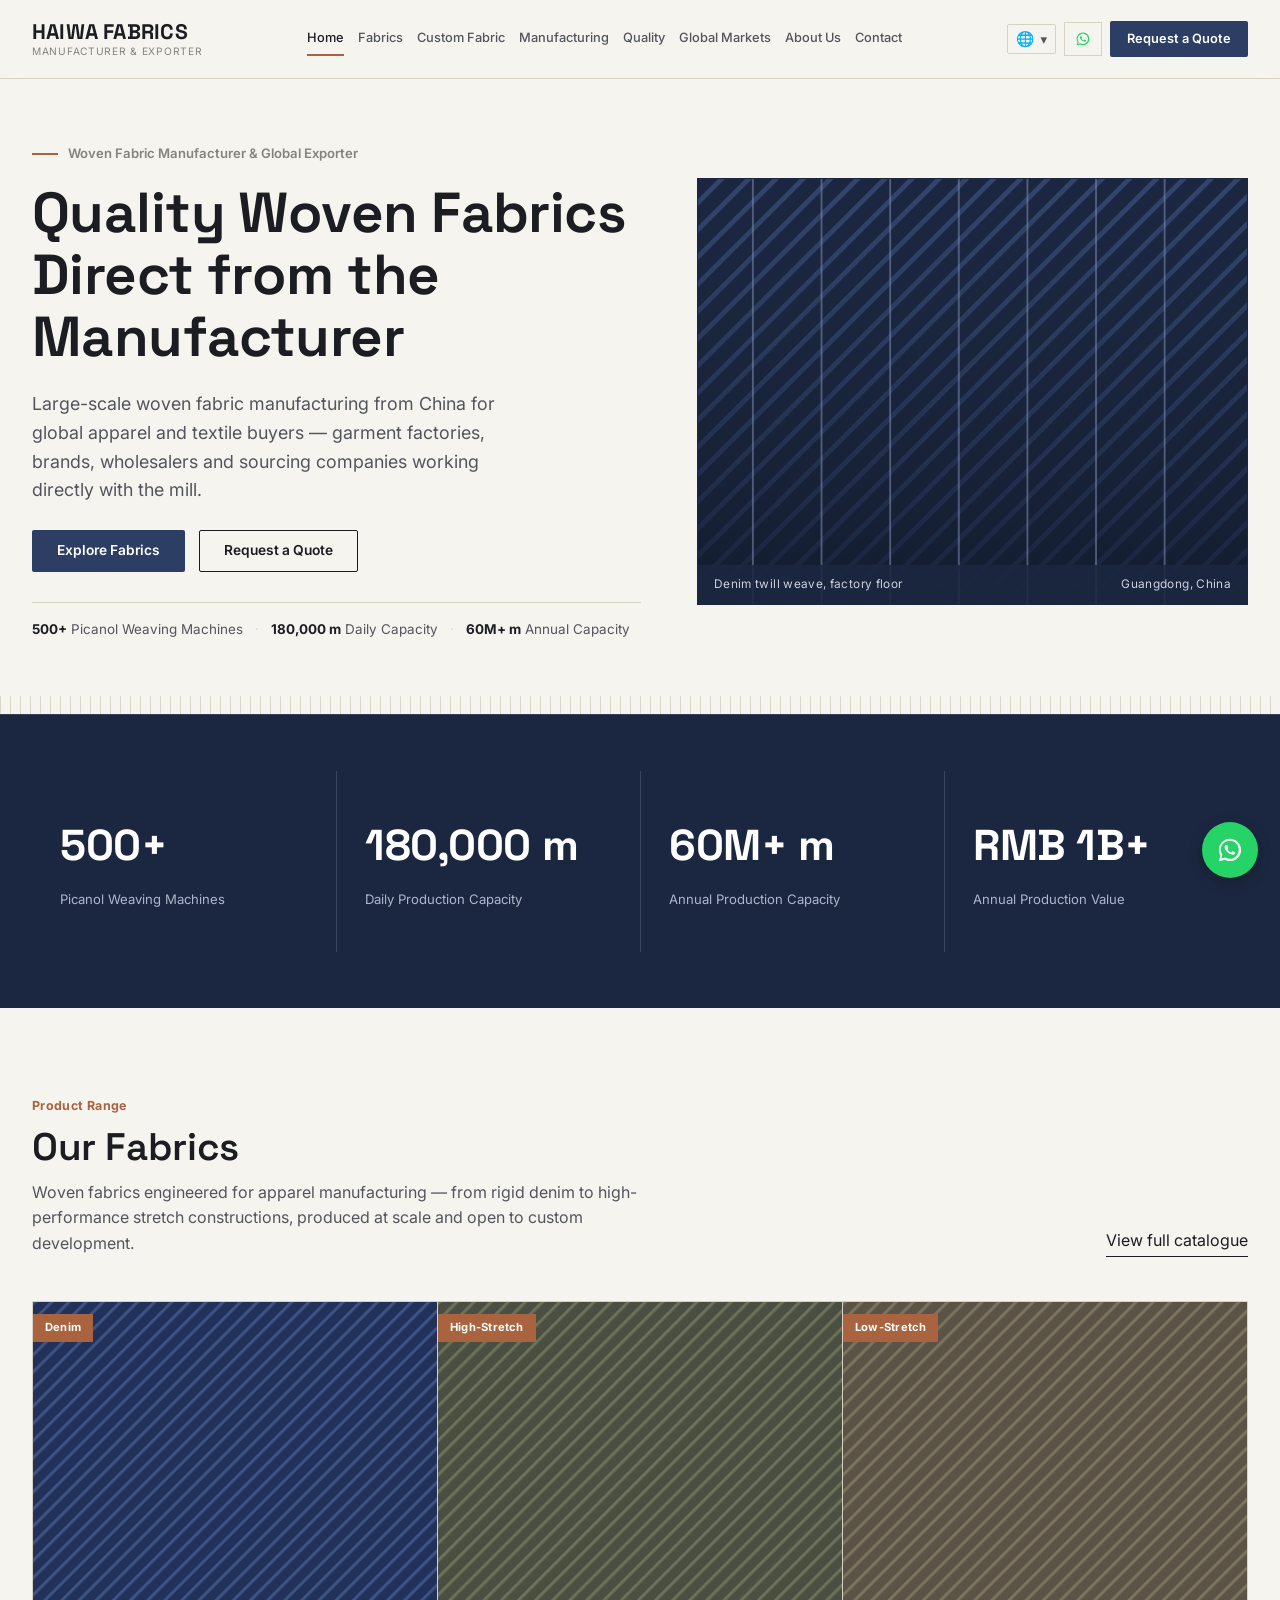
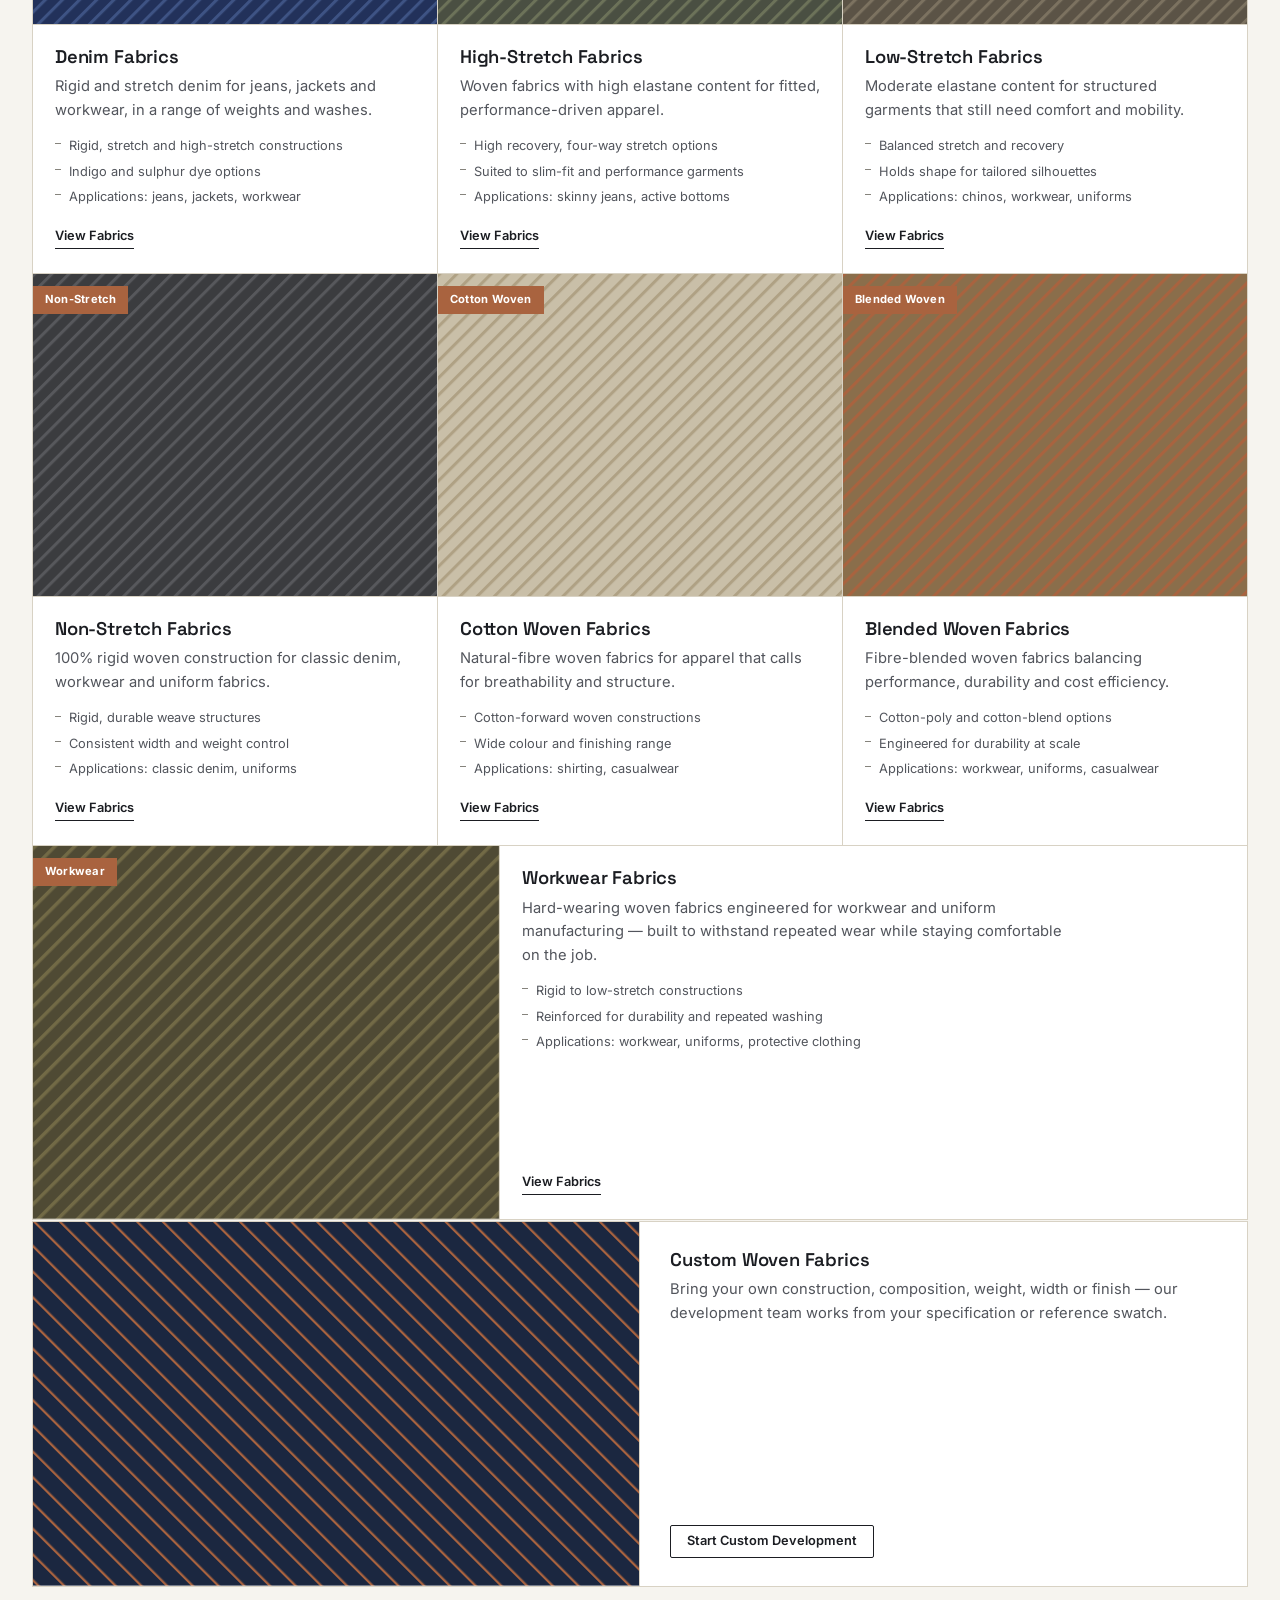
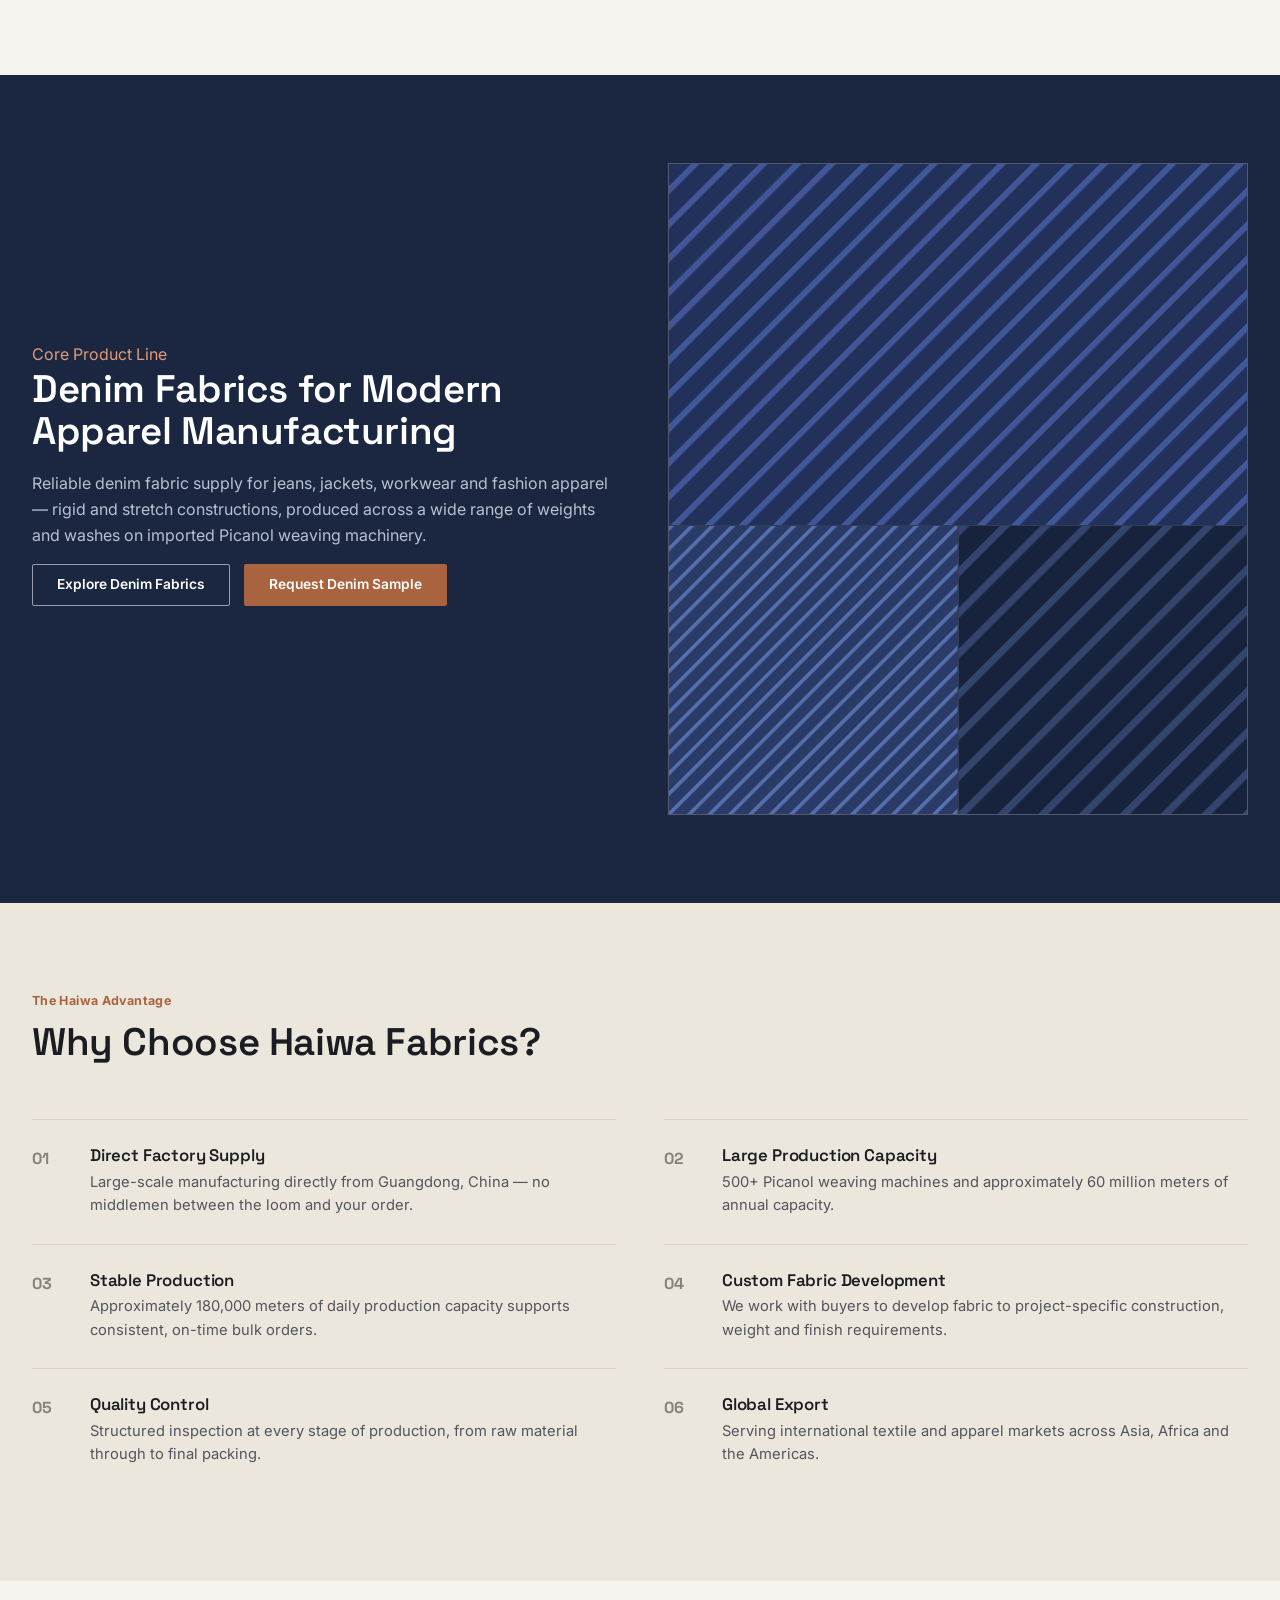
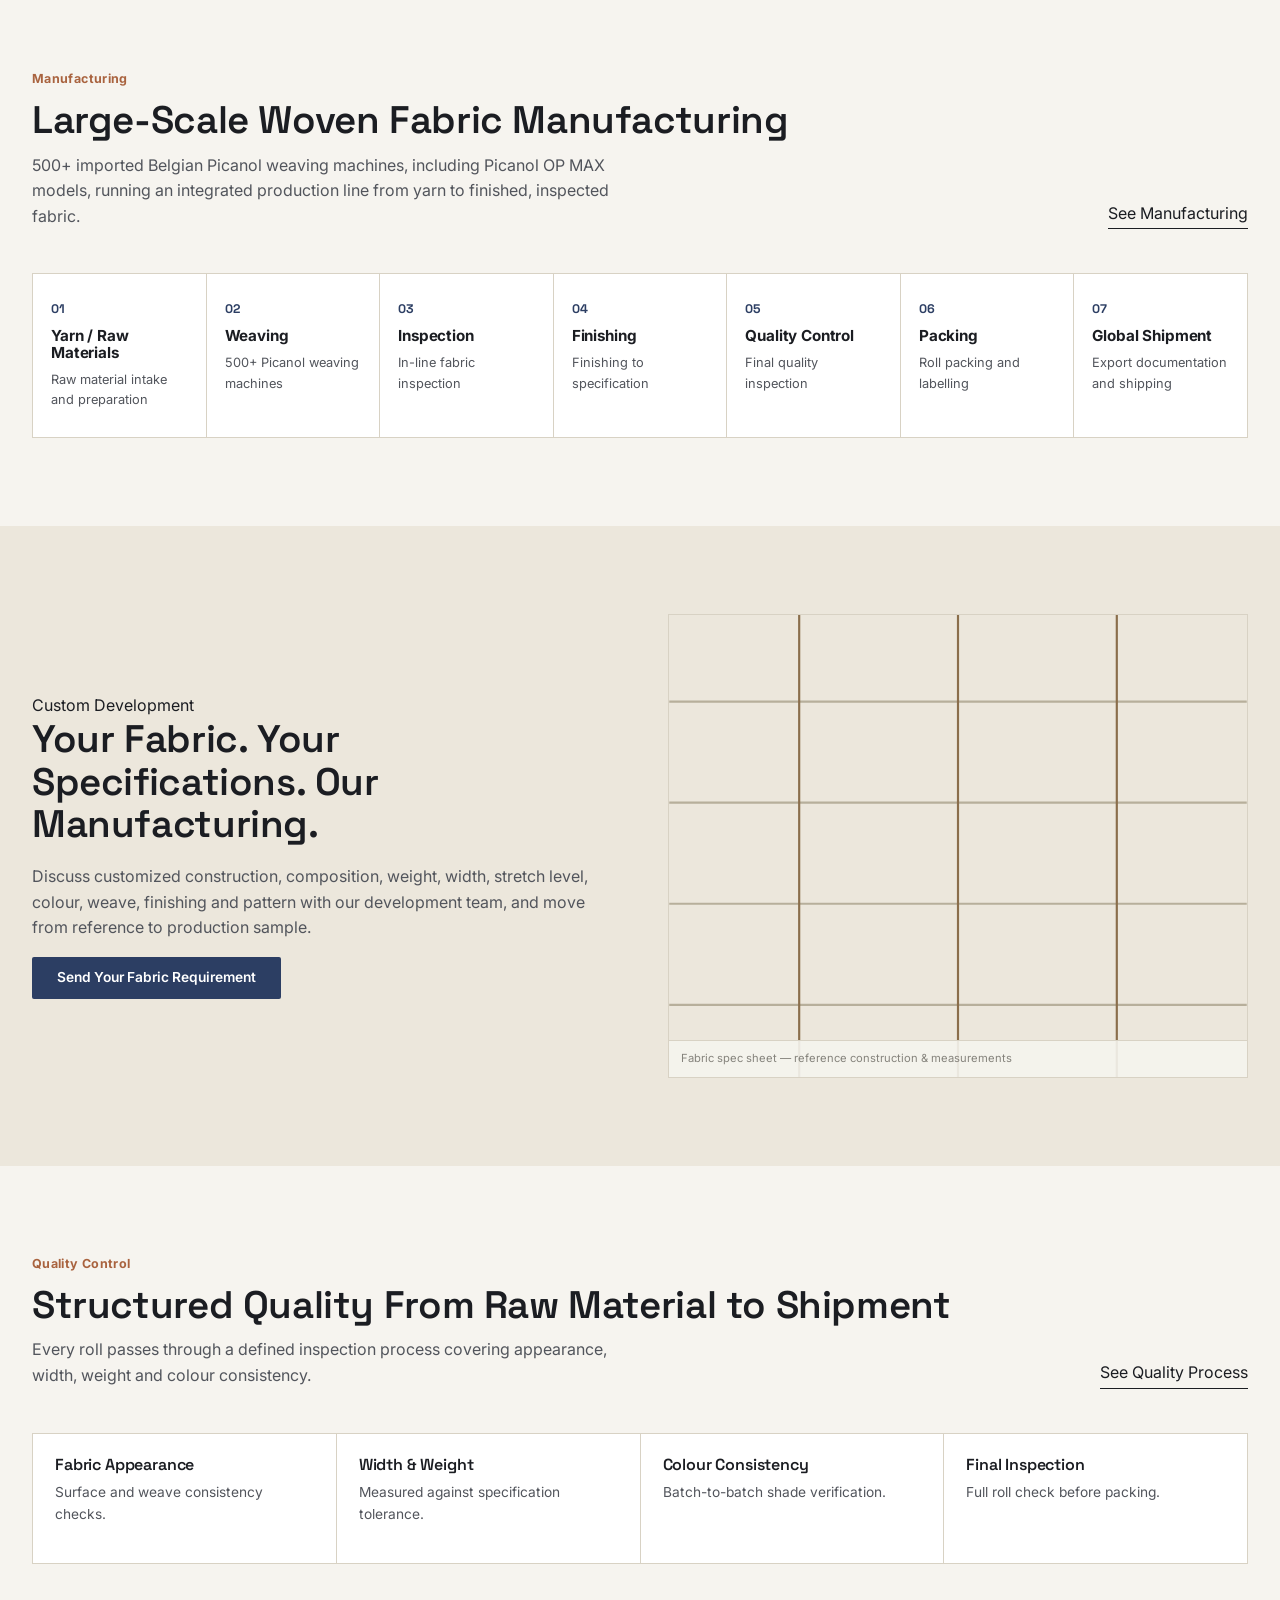
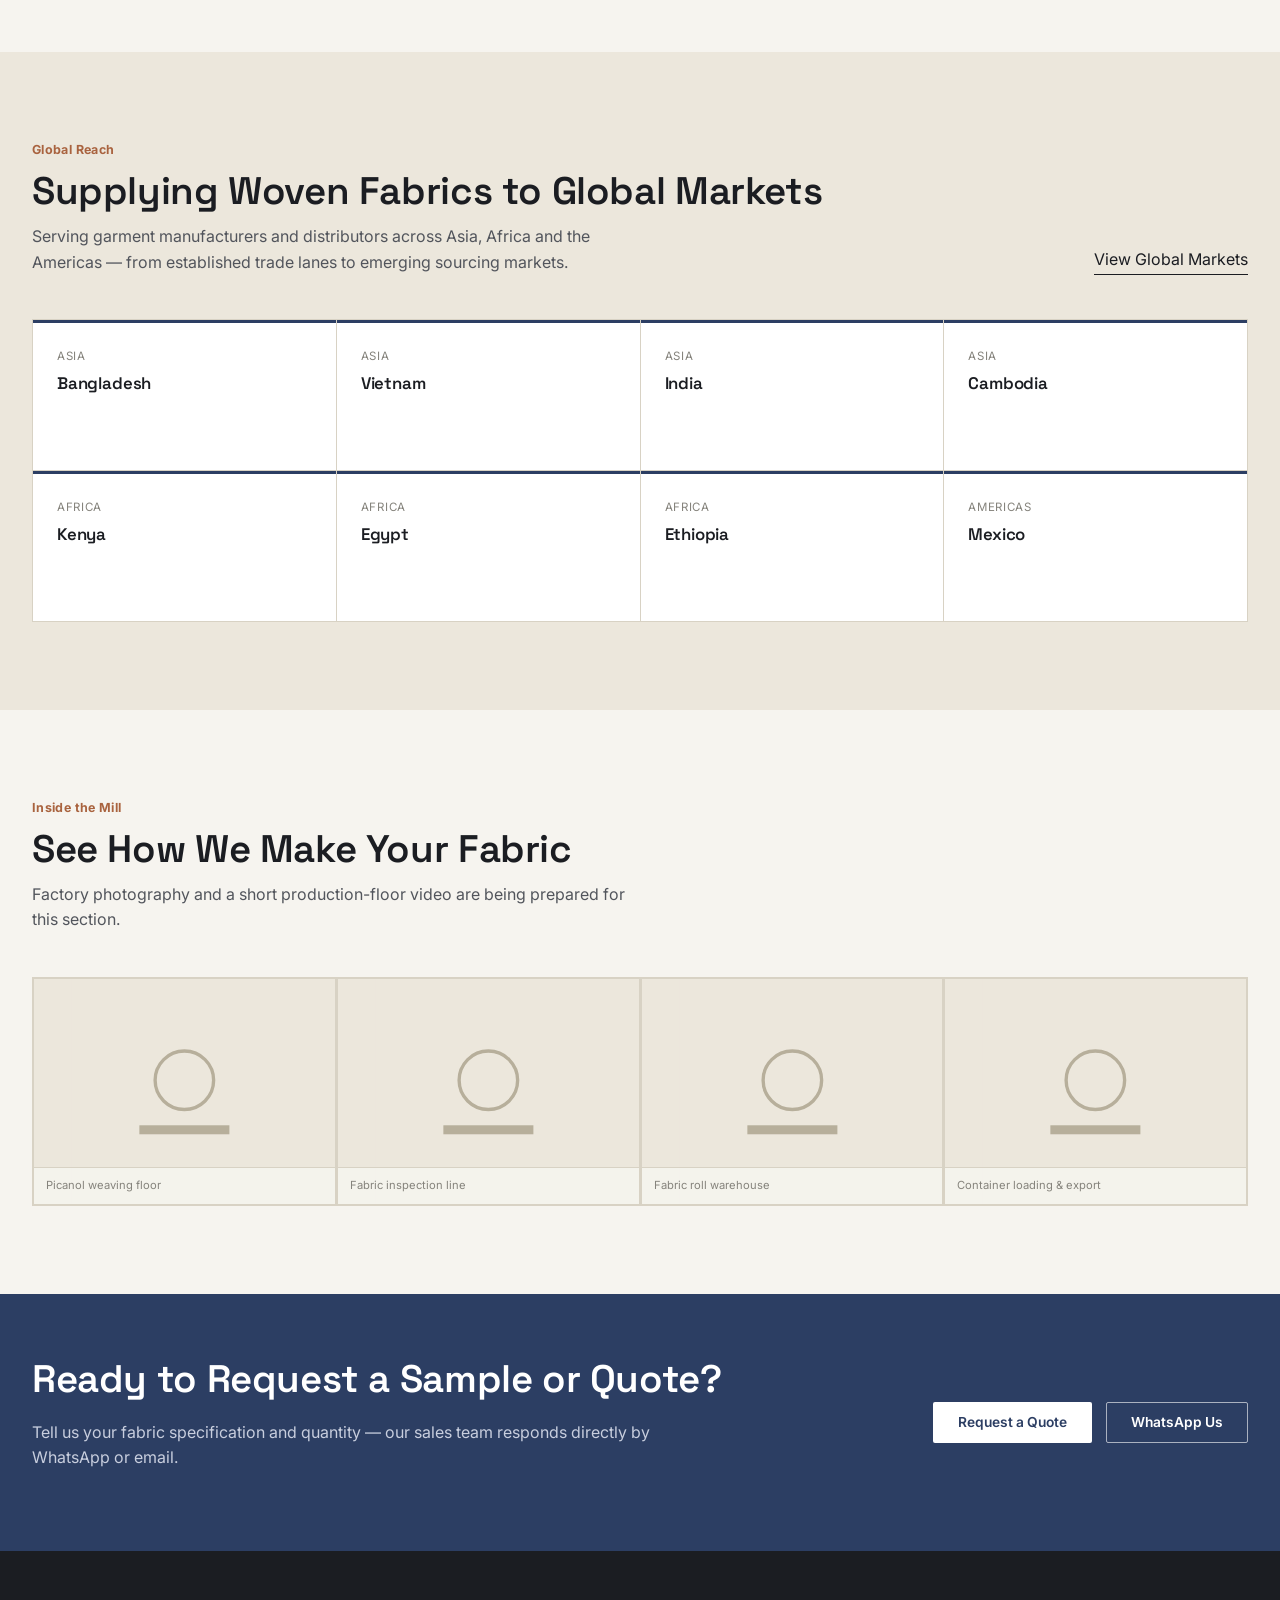
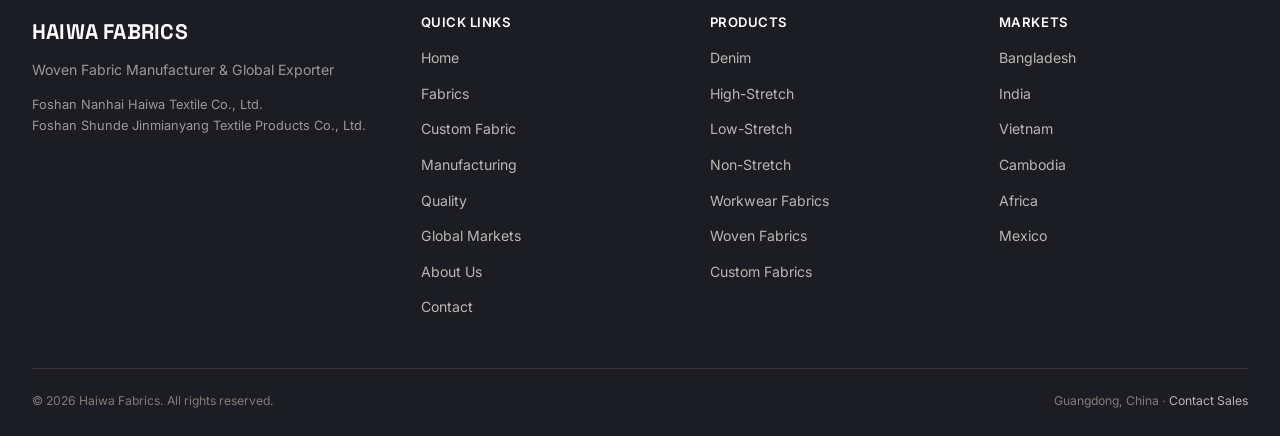
==== commit eff6121e: "Rename brand from Haixing Fabrics to Haiwa Fabrics sitewide Updated brand mark, titles, meta tags, c" ====
--- a/index.html
+++ b/index.html
@@ -3,10 +3,10 @@
 <head>
 <meta charset="UTF-8">
 <meta name="viewport" content="width=device-width, initial-scale=1">
-<title>Haixing Fabrics | Woven Fabric Manufacturer &amp; Global Exporter, China</title>
-<meta name="description" content="Haixing Fabrics is a large-scale woven fabric manufacturer and exporter in Guangdong, China — 500+ Picanol weaving machines, 60M+ meters annual capacity. Denim, stretch and custom woven fabrics direct from the factory. Request a sample or quote.">
-<link rel="canonical" href="https://www.haixingfabrics.com/">
-<meta property="og:title" content="Haixing Fabrics | Woven Fabric Manufacturer & Global Exporter">
+<title>Haiwa Fabrics | Woven Fabric Manufacturer &amp; Global Exporter, China</title>
+<meta name="description" content="Haiwa Fabrics is a large-scale woven fabric manufacturer and exporter in Guangdong, China — 500+ Picanol weaving machines, 60M+ meters annual capacity. Denim, stretch and custom woven fabrics direct from the factory. Request a sample or quote.">
+<link rel="canonical" href="https://www.haiwafabrics.com/">
+<meta property="og:title" content="Haiwa Fabrics | Woven Fabric Manufacturer & Global Exporter">
 <meta property="og:description" content="Large-scale woven fabric manufacturing from China. 500+ Picanol weaving machines, 60M+ meters annual capacity. Direct factory supply for garment manufacturers, brands and distributors worldwide.">
 <meta property="og:type" content="website">
 <link rel="preconnect" href="https://fonts.googleapis.com">
@@ -19,7 +19,7 @@
 <header class="site-header">
   <div class="container header-row">
     <a href="index.html" class="brand">
-      <span class="brand-mark">HAIXING FABRICS</span>
+      <span class="brand-mark">HAIWA FABRICS</span>
       <span class="brand-sub" data-i18n="brand.subLine">Manufacturer &amp; Exporter</span>
     </a>
     <nav class="main-nav" aria-label="Primary">
@@ -55,7 +55,7 @@
 
 <div class="mobile-drawer">
   <div class="drawer-top">
-    <span class="brand-mark">HAIXING</span>
+    <span class="brand-mark">HAIWA</span>
     <button class="drawer-close" aria-label="Close menu">&times;</button>
   </div>
   <nav>
@@ -339,8 +339,8 @@
     <div class="container">
       <div class="section-head">
         <div>
-          <span class="tag" data-i18n="tag.haixingAdvantage">The Haixing Advantage</span>
-          <h2 data-i18n="section.whyChoose">Why Choose Haixing Fabrics?</h2>
+          <span class="tag" data-i18n="tag.haiwaAdvantage">The Haiwa Advantage</span>
+          <h2 data-i18n="section.whyChoose">Why Choose Haiwa Fabrics?</h2>
         </div>
       </div>
       <div class="reason-list">
@@ -503,7 +503,7 @@
   <div class="container">
     <div class="footer-grid">
       <div>
-        <span class="brand-mark">HAIXING FABRICS</span>
+        <span class="brand-mark">HAIWA FABRICS</span>
         <p style="margin-top:10px;" data-i18n="footer.tagline">Woven Fabric Manufacturer &amp; Global Exporter</p>
         <p style="font-size:.8rem;"><span data-i18n="entity.factoryName">佛山市南海区海娃纺织有限公司</span><br><span data-i18n="entity.salesName">佛山市顺德区金棉洋纺织品有限公司</span></p>
       </div>
@@ -545,7 +545,7 @@
       </div>
     </div>
     <div class="footer-bottom">
-      <span data-i18n="footer.copyright">© 2026 Haixing Fabrics. All rights reserved.</span>
+      <span data-i18n="footer.copyright">© 2026 Haiwa Fabrics. All rights reserved.</span>
       <span><span data-i18n="location.guangdong">Guangdong, China</span> · <a href="contact.html" style="color:#B8B8B2;" data-i18n="cta.contactSales">Contact Sales</a></span>
     </div>
   </div>
--- a/css/style.css
+++ b/css/style.css
@@ -1,5 +1,5 @@
 /* =========================================================
-   HAIXING FABRICS — Design System
+   HAIWA FABRICS — Design System
    "Loom grid": flat bordered panels, warp-thread hairlines,
    selvedge tick-rule dividers. No rounded shadow cards.
    ========================================================= */
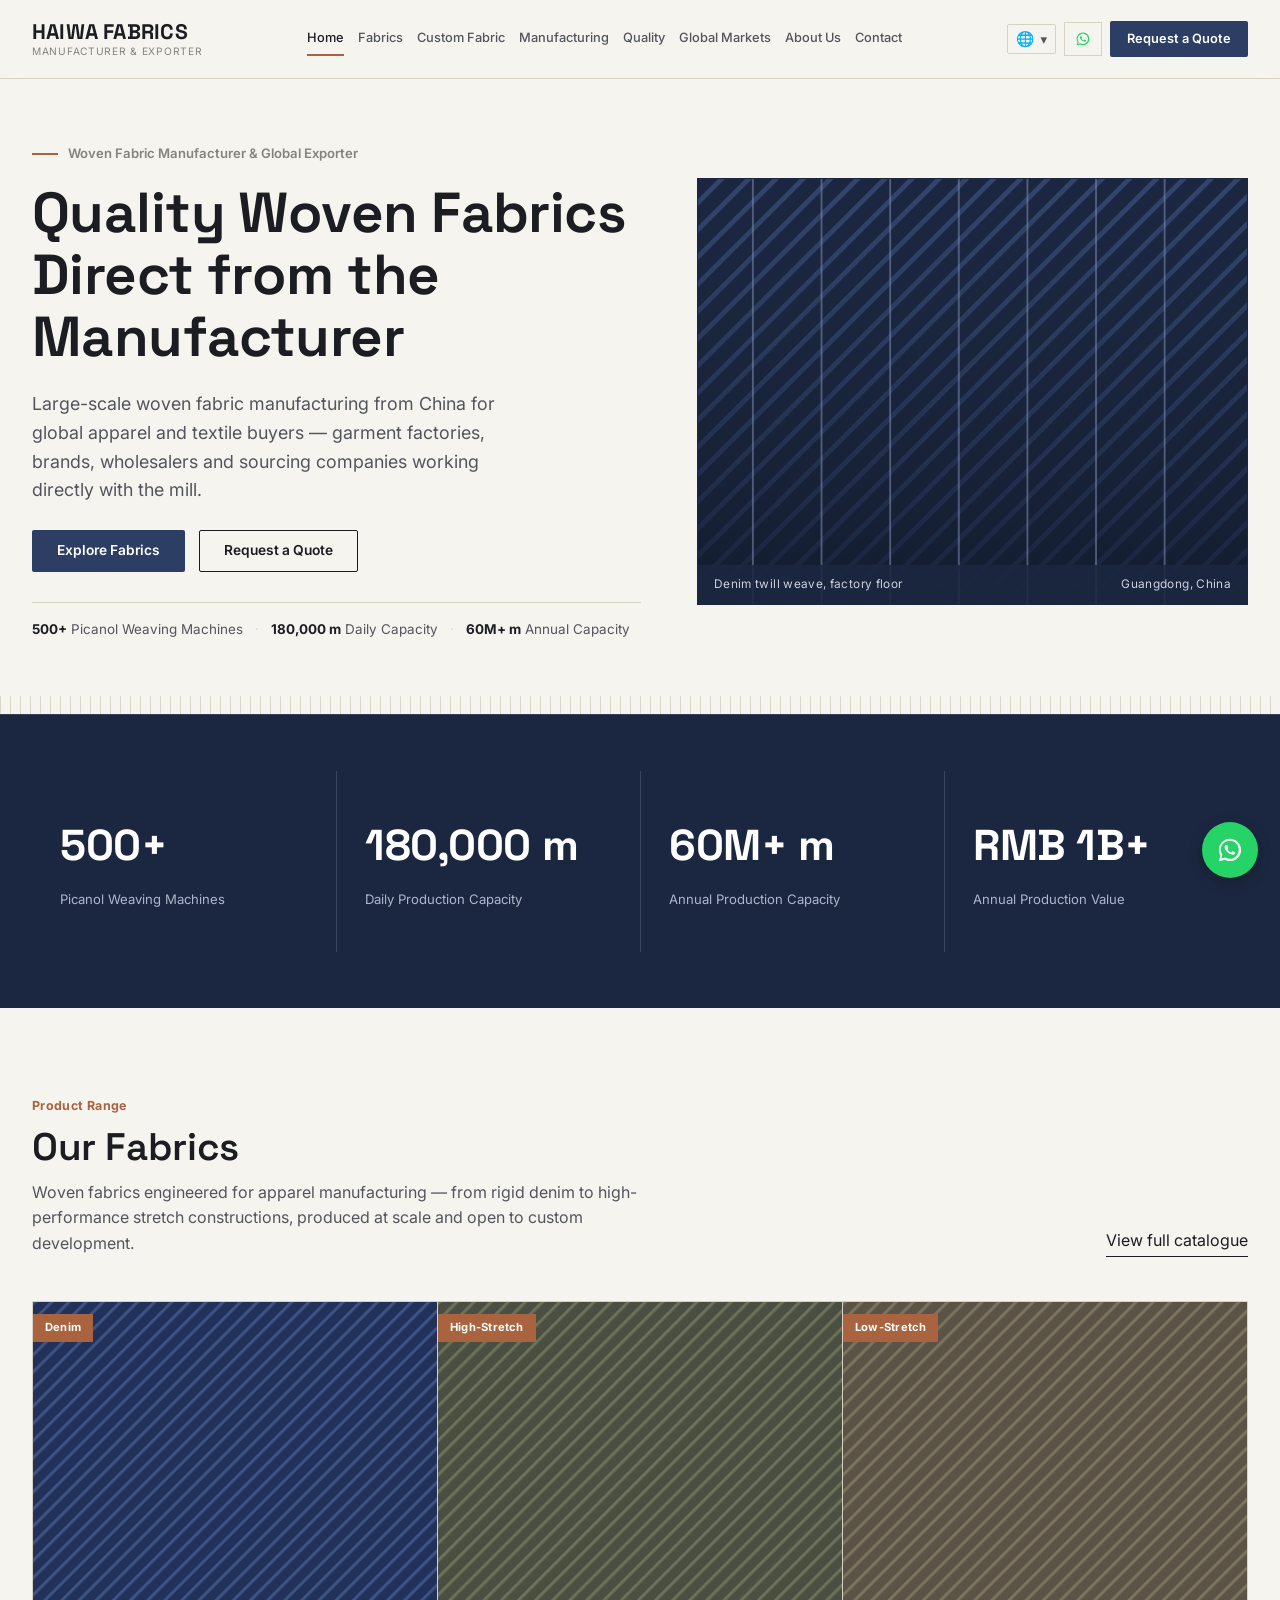
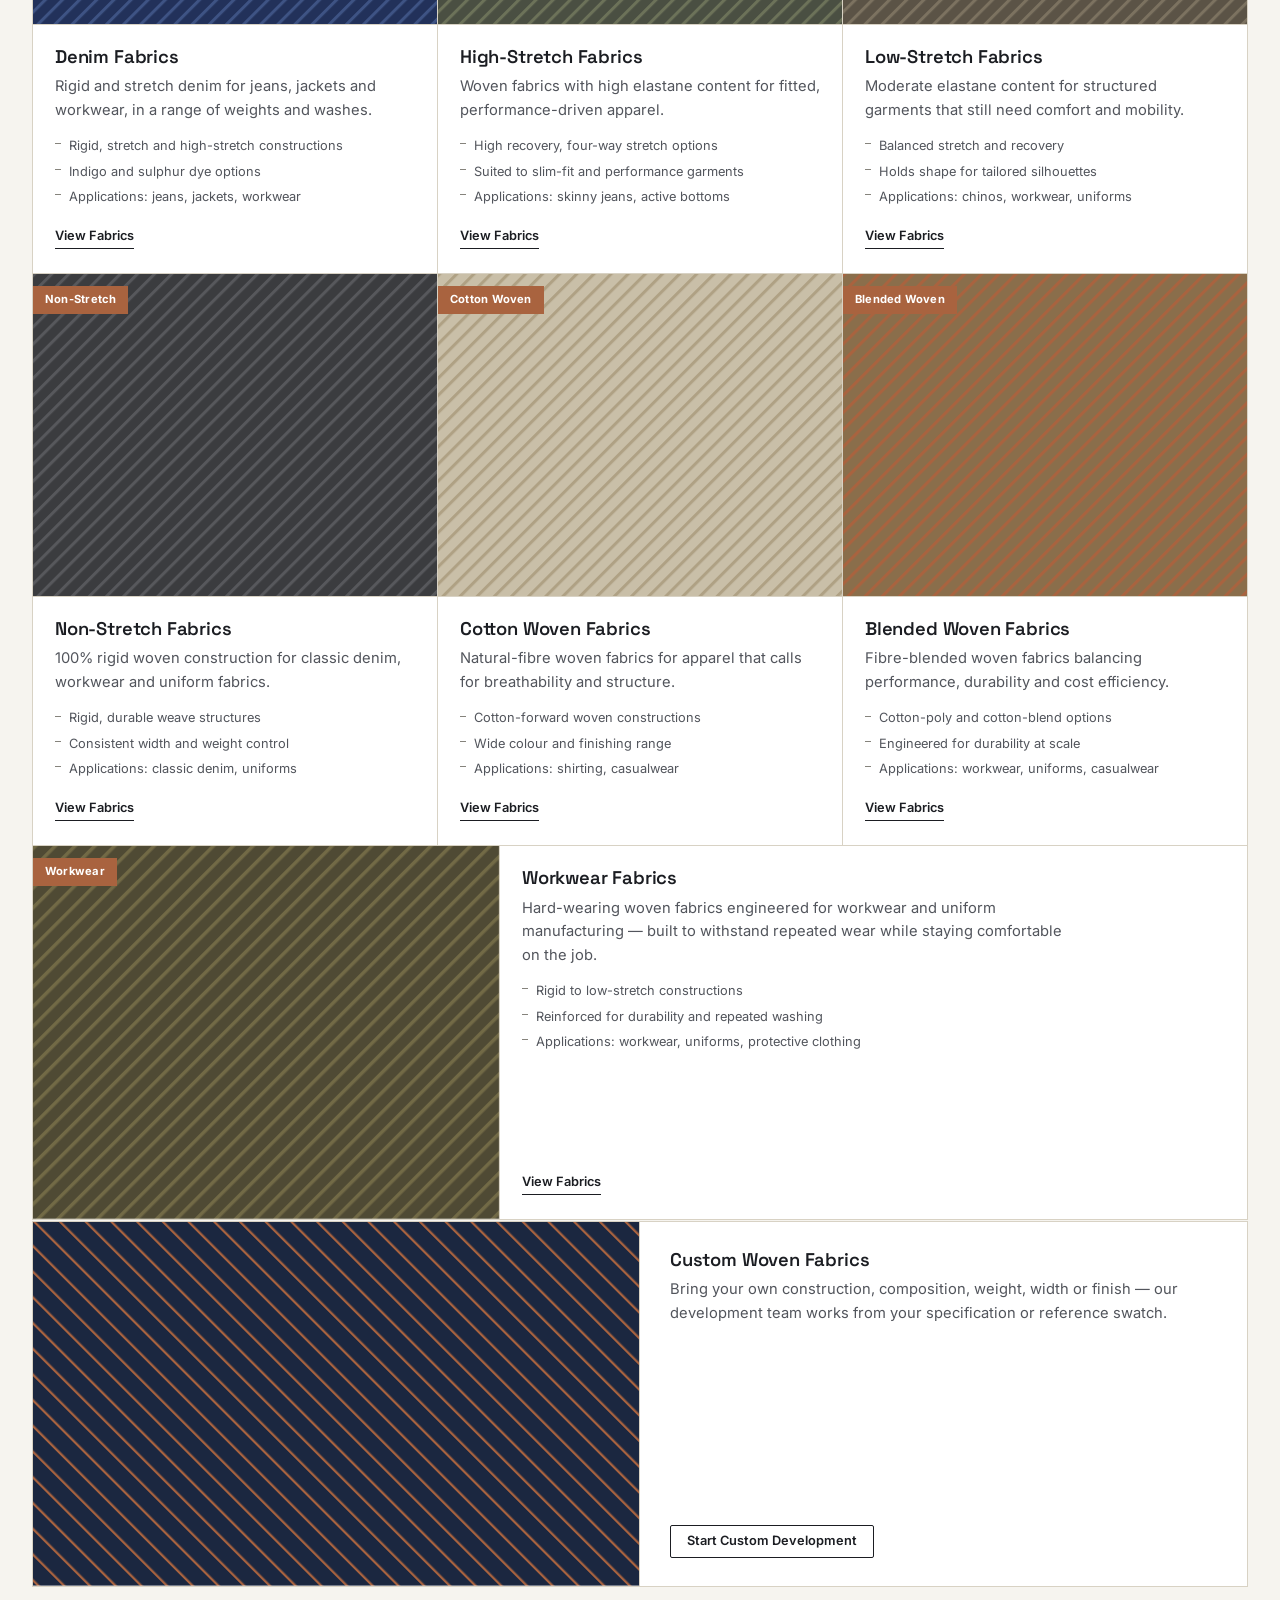
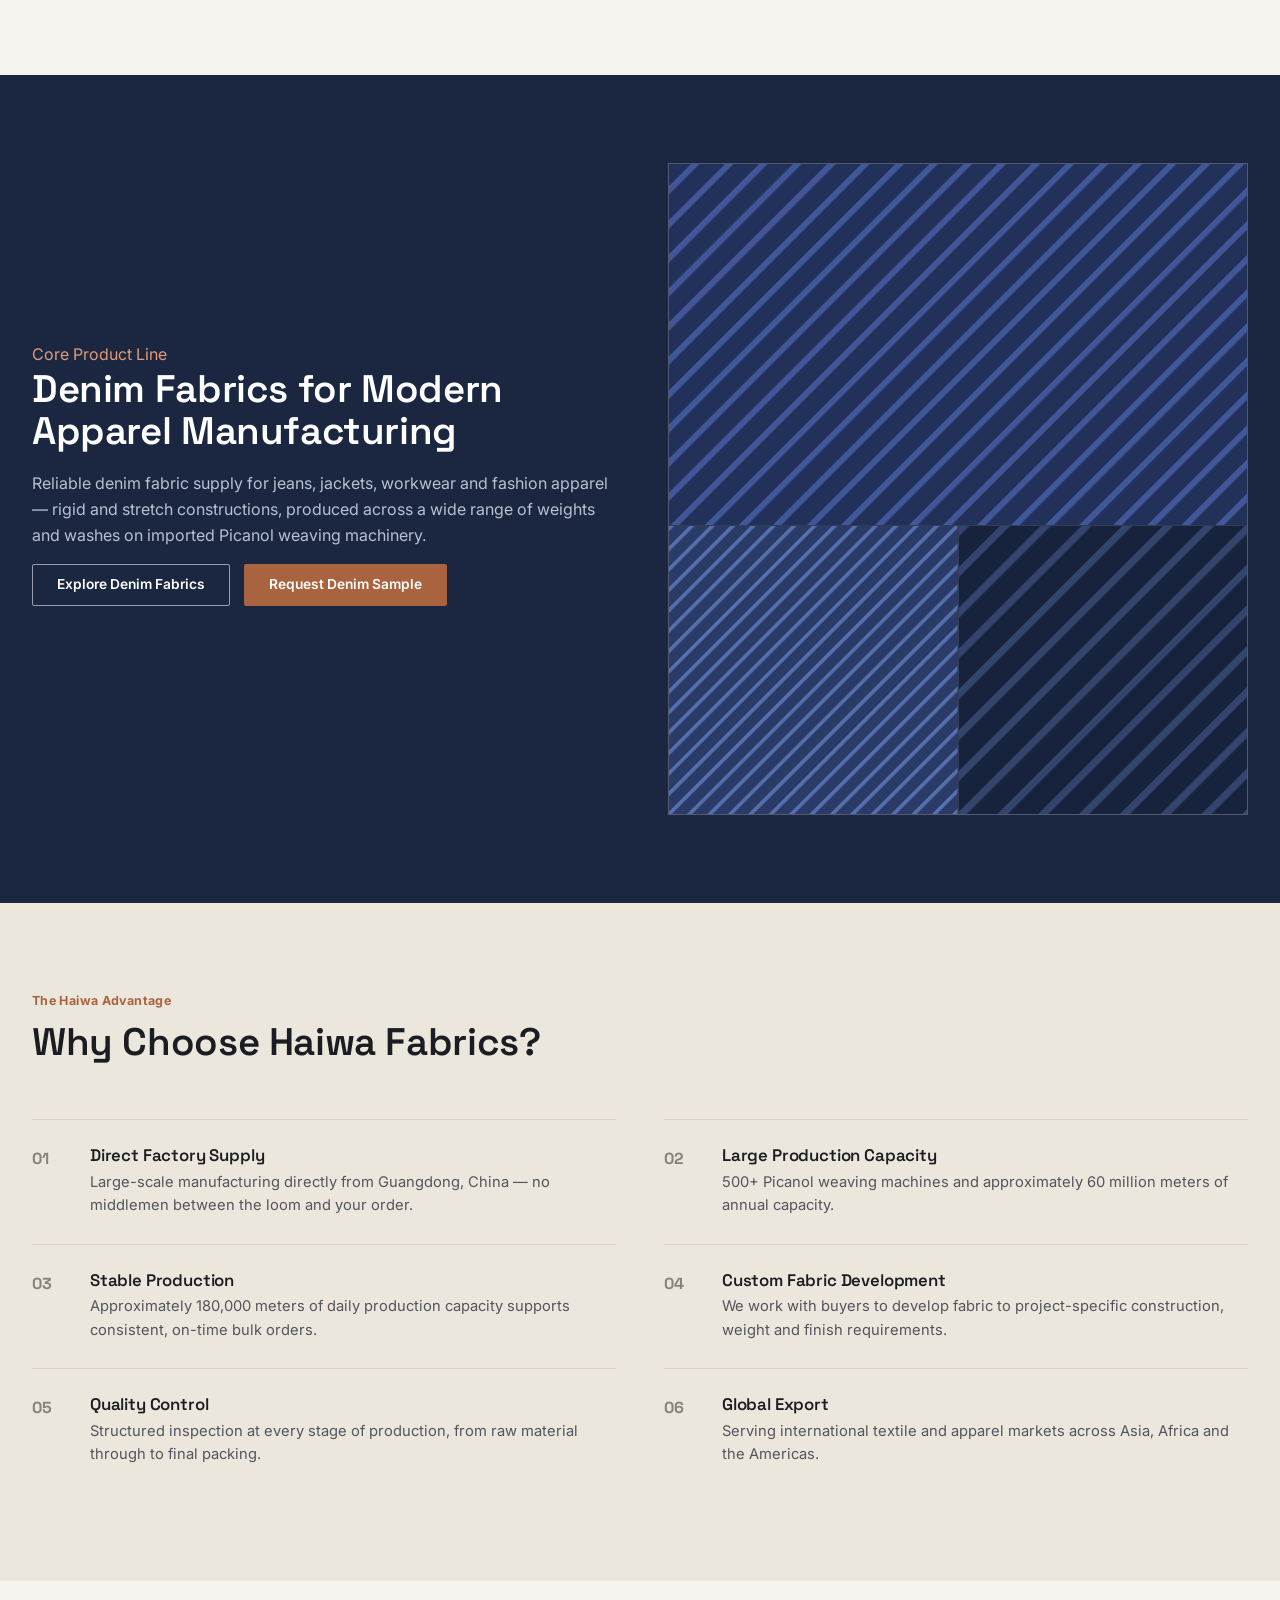
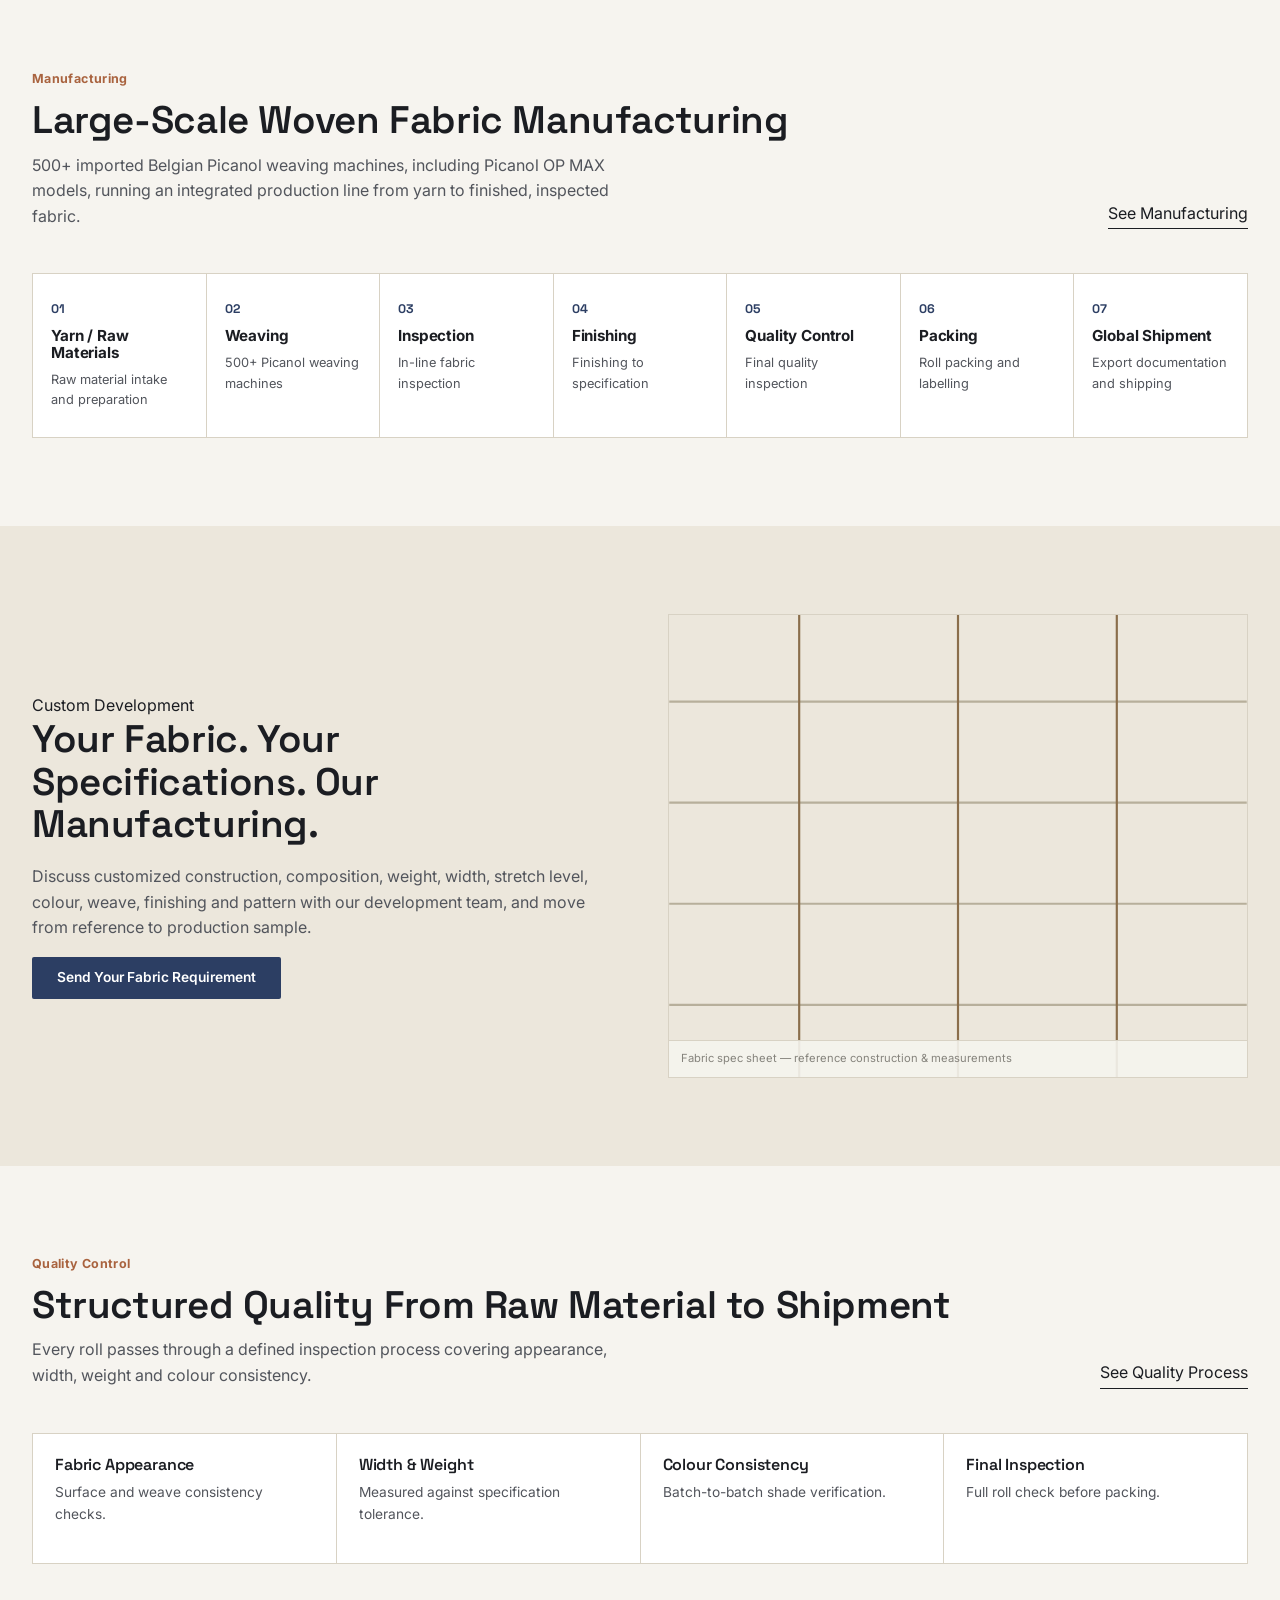
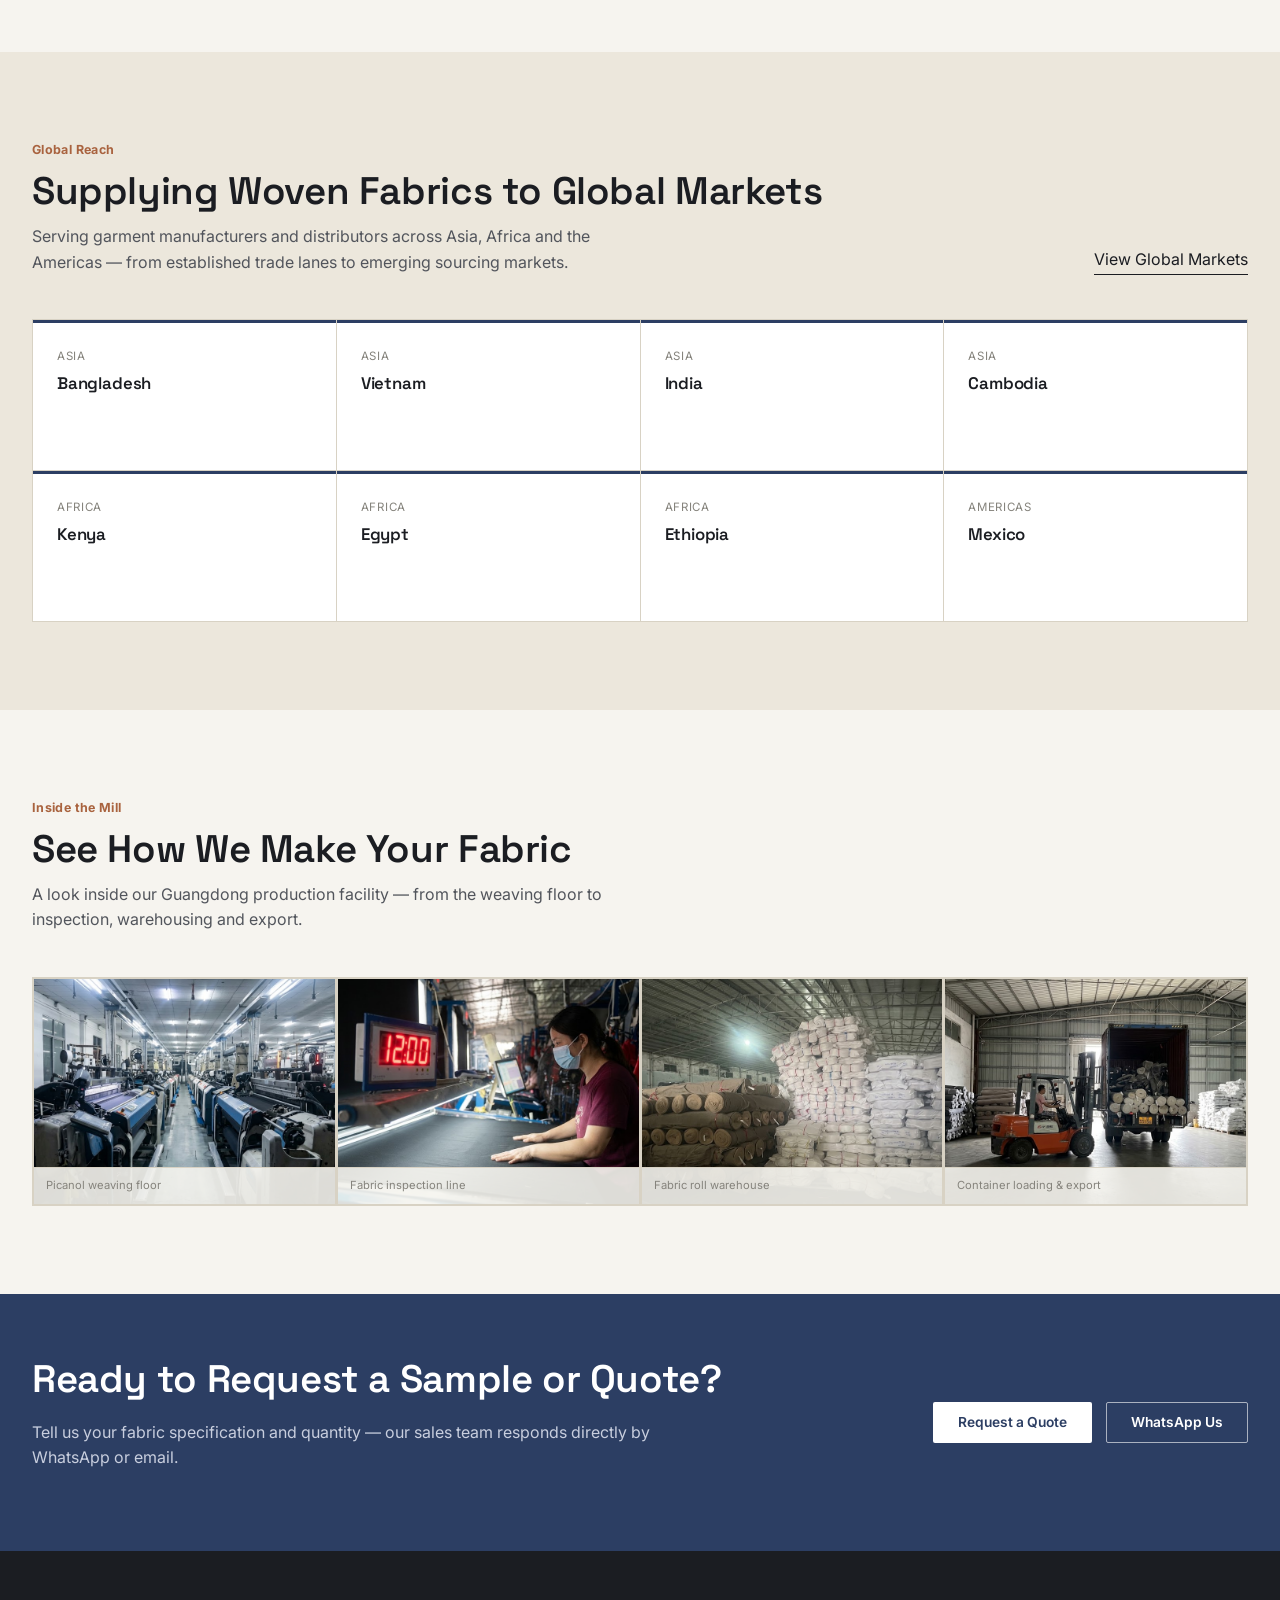
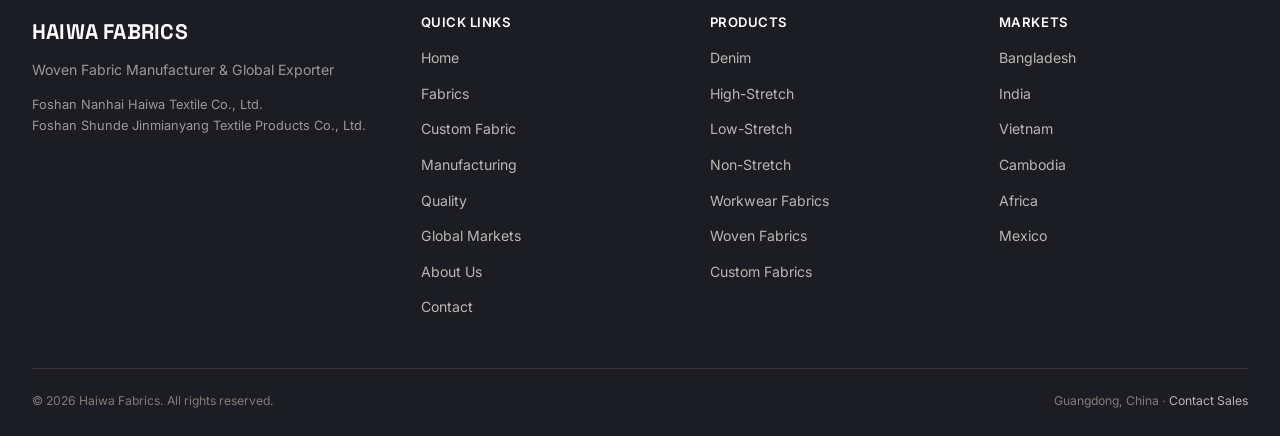
==== commit a1c805ad: "Add real factory photography to production gallery sections Replace placeholder SVG swatches with ac" ====
--- a/index.html
+++ b/index.html
@@ -471,14 +471,14 @@
         <div>
           <span class="tag" data-i18n="tag.insideTheMill">Inside the Mill</span>
           <h2 data-i18n="gallery.pageTitle">See How We Make Your Fabric</h2>
-          <p data-i18n="home.gallery.lede">Factory photography and a short production-floor video are being prepared for this section.</p>
+          <p data-i18n="home.gallery.lede">A look inside our Guangdong production facility — from the weaving floor to inspection, warehousing and export.</p>
         </div>
       </div>
       <div class="grid-4">
-        <div class="gallery-frame"><svg viewBox="0 0 200 200"><rect width="200" height="200" fill="#ECE7DC"/><circle cx="100" cy="90" r="26" fill="none" stroke="#B7AF9B" stroke-width="3"/><rect x="60" y="130" width="80" height="8" fill="#B7AF9B"/></svg><span class="frame-label" data-i18n="home.gallery.label1">Picanol weaving floor</span></div>
-        <div class="gallery-frame"><svg viewBox="0 0 200 200"><rect width="200" height="200" fill="#ECE7DC"/><circle cx="100" cy="90" r="26" fill="none" stroke="#B7AF9B" stroke-width="3"/><rect x="60" y="130" width="80" height="8" fill="#B7AF9B"/></svg><span class="frame-label" data-i18n="home.gallery.label2">Fabric inspection line</span></div>
-        <div class="gallery-frame"><svg viewBox="0 0 200 200"><rect width="200" height="200" fill="#ECE7DC"/><circle cx="100" cy="90" r="26" fill="none" stroke="#B7AF9B" stroke-width="3"/><rect x="60" y="130" width="80" height="8" fill="#B7AF9B"/></svg><span class="frame-label" data-i18n="home.gallery.label3">Fabric roll warehouse</span></div>
-        <div class="gallery-frame"><svg viewBox="0 0 200 200"><rect width="200" height="200" fill="#ECE7DC"/><circle cx="100" cy="90" r="26" fill="none" stroke="#B7AF9B" stroke-width="3"/><rect x="60" y="130" width="80" height="8" fill="#B7AF9B"/></svg><span class="frame-label" data-i18n="home.gallery.label4">Container loading &amp; export</span></div>
+        <div class="gallery-frame"><img src="images/weaving-floor-2.jpg" alt="Picanol weaving floor at the Haiwa Fabrics mill"><span class="frame-label" data-i18n="home.gallery.label1">Picanol weaving floor</span></div>
+        <div class="gallery-frame"><img src="images/fabric-inspection.jpg" alt="Fabric inspection line at the Haiwa Fabrics mill"><span class="frame-label" data-i18n="home.gallery.label2">Fabric inspection line</span></div>
+        <div class="gallery-frame"><img src="images/fabric-roll-warehouse.jpg" alt="Fabric roll warehouse at Haiwa Fabrics"><span class="frame-label" data-i18n="home.gallery.label3">Fabric roll warehouse</span></div>
+        <div class="gallery-frame"><img src="images/container-loading.jpg" alt="Container loading for export at Haiwa Fabrics"><span class="frame-label" data-i18n="home.gallery.label4">Container loading &amp; export</span></div>
       </div>
     </div>
   </section>
--- a/css/style.css
+++ b/css/style.css
@@ -396,6 +396,7 @@
   position:relative; overflow:hidden;
 }
 .gallery-frame svg{ width:100%; height:100%; }
+.gallery-frame img{ width:100%; height:100%; object-fit:cover; display:block; }
 .gallery-frame .frame-label{
   position:absolute; bottom:0; left:0; right:0; padding:9px 12px;
   font-size:.7rem; color: var(--ink-faint); background: rgba(246,244,239,.9);
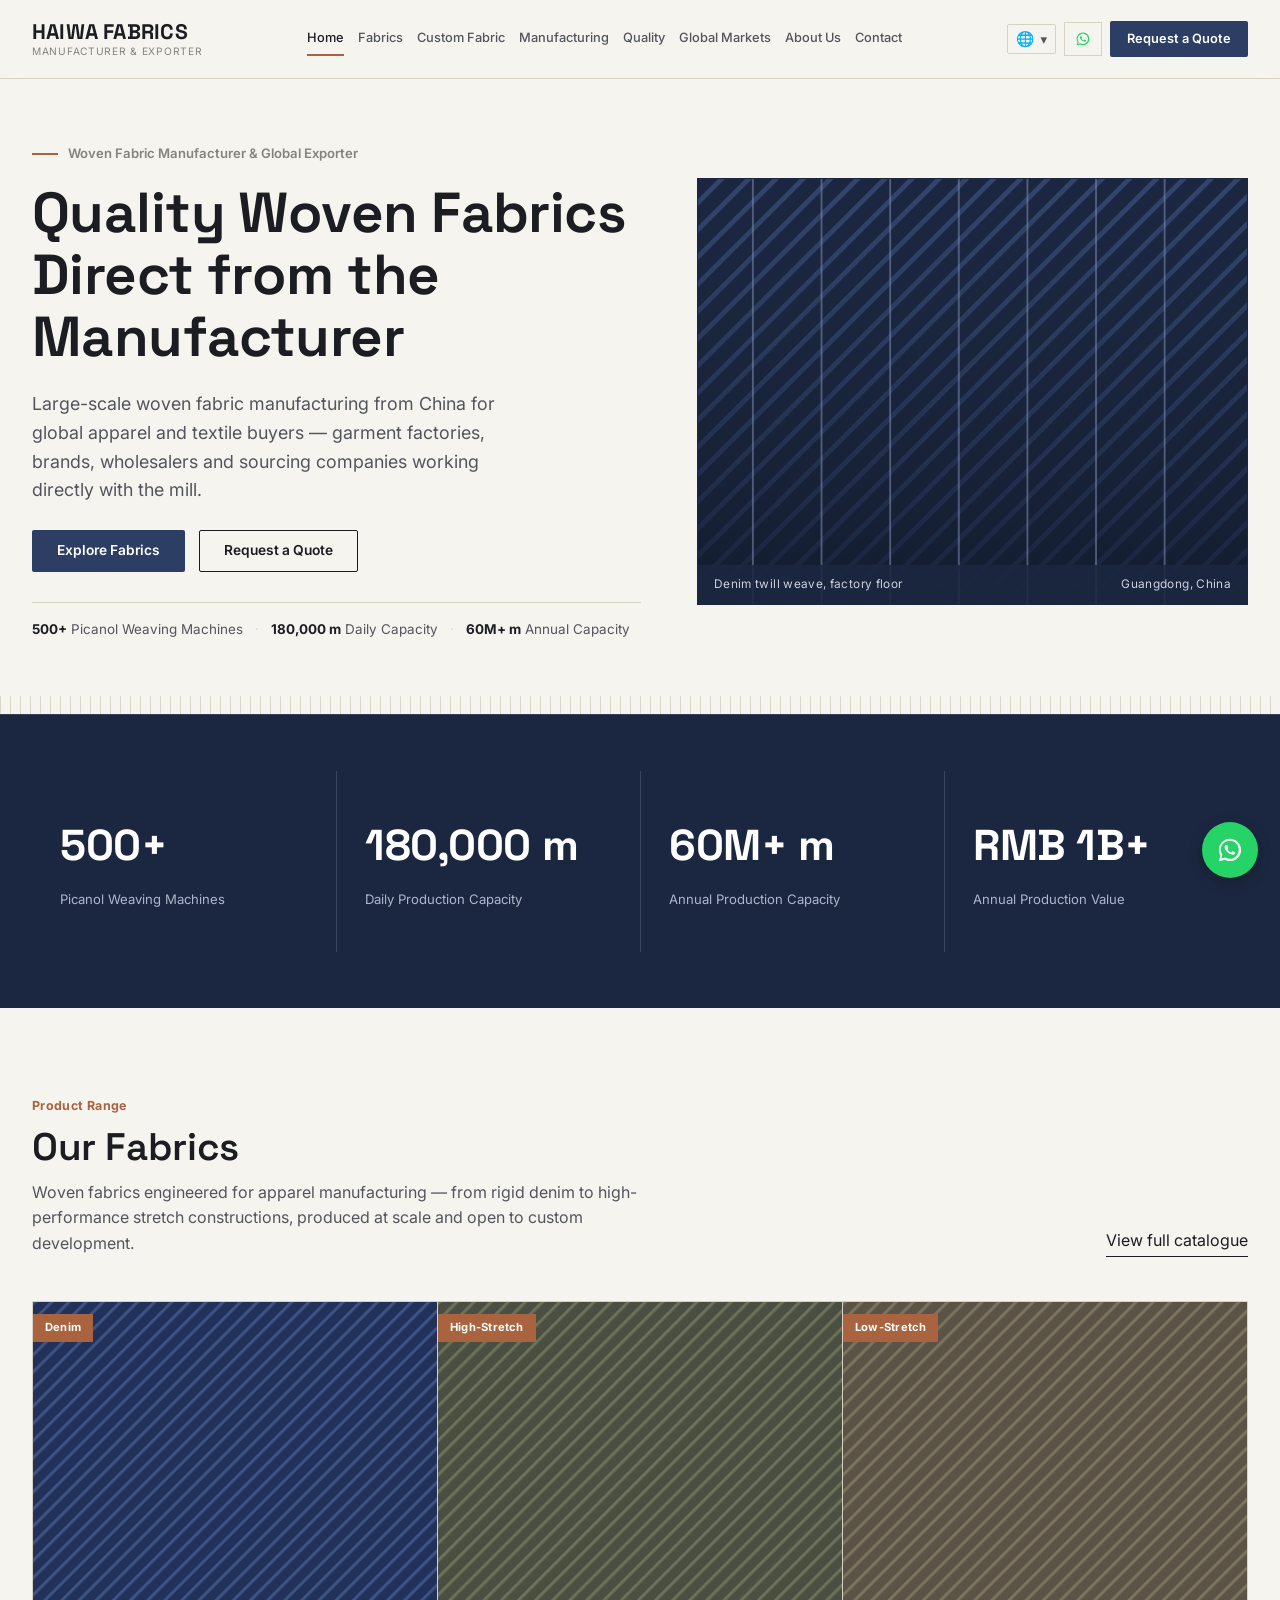
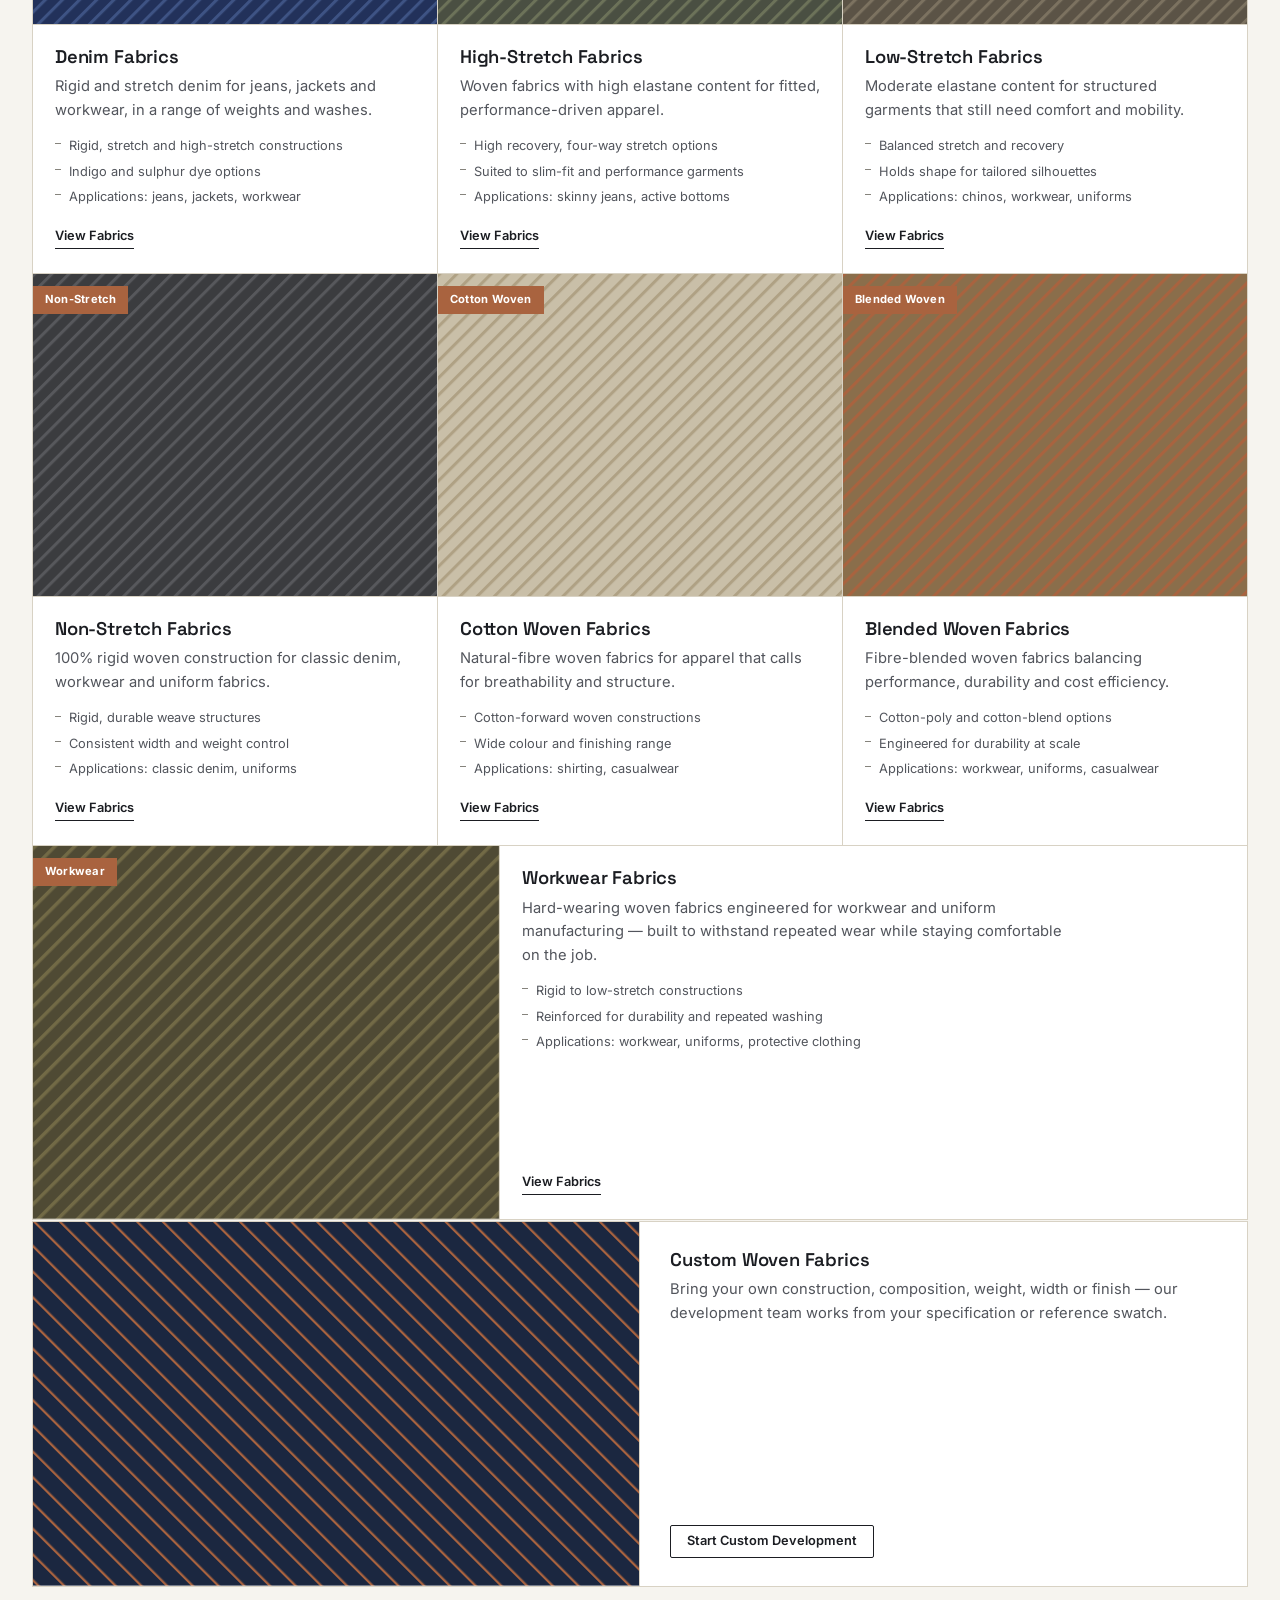
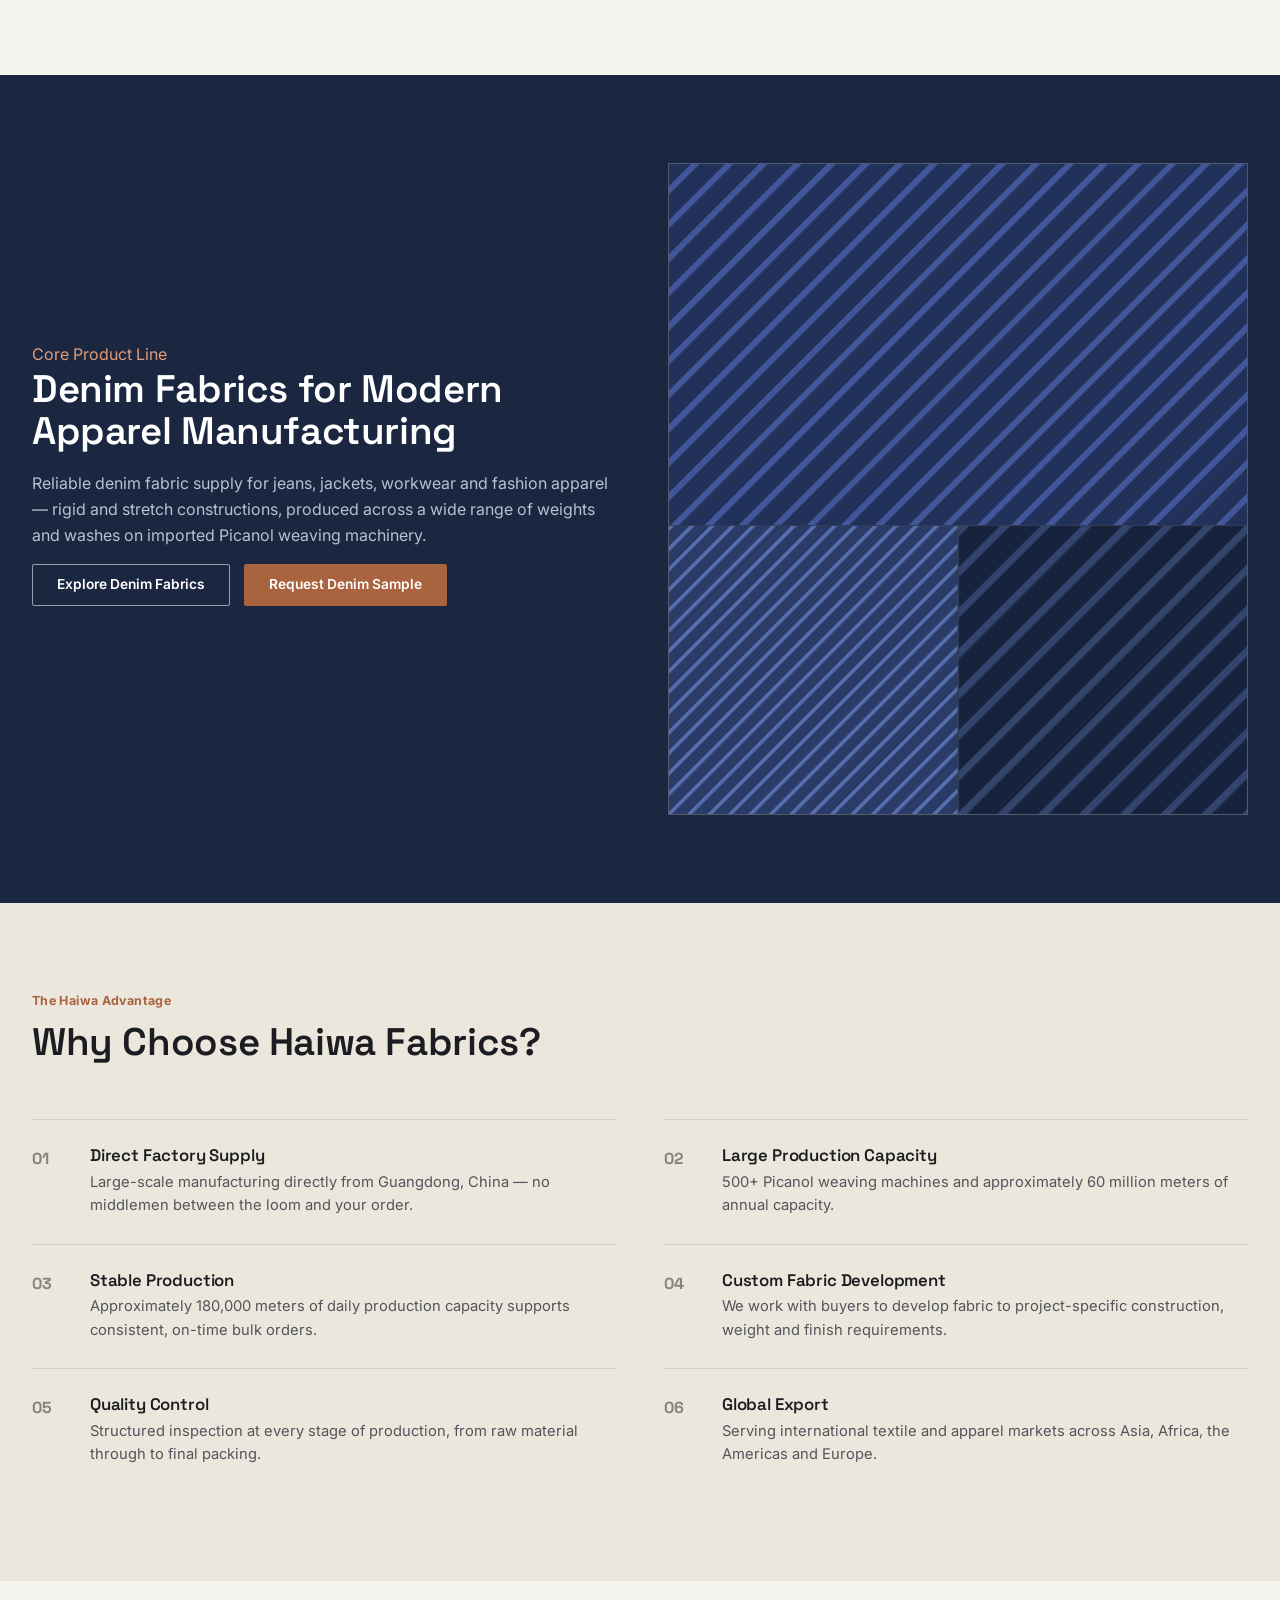
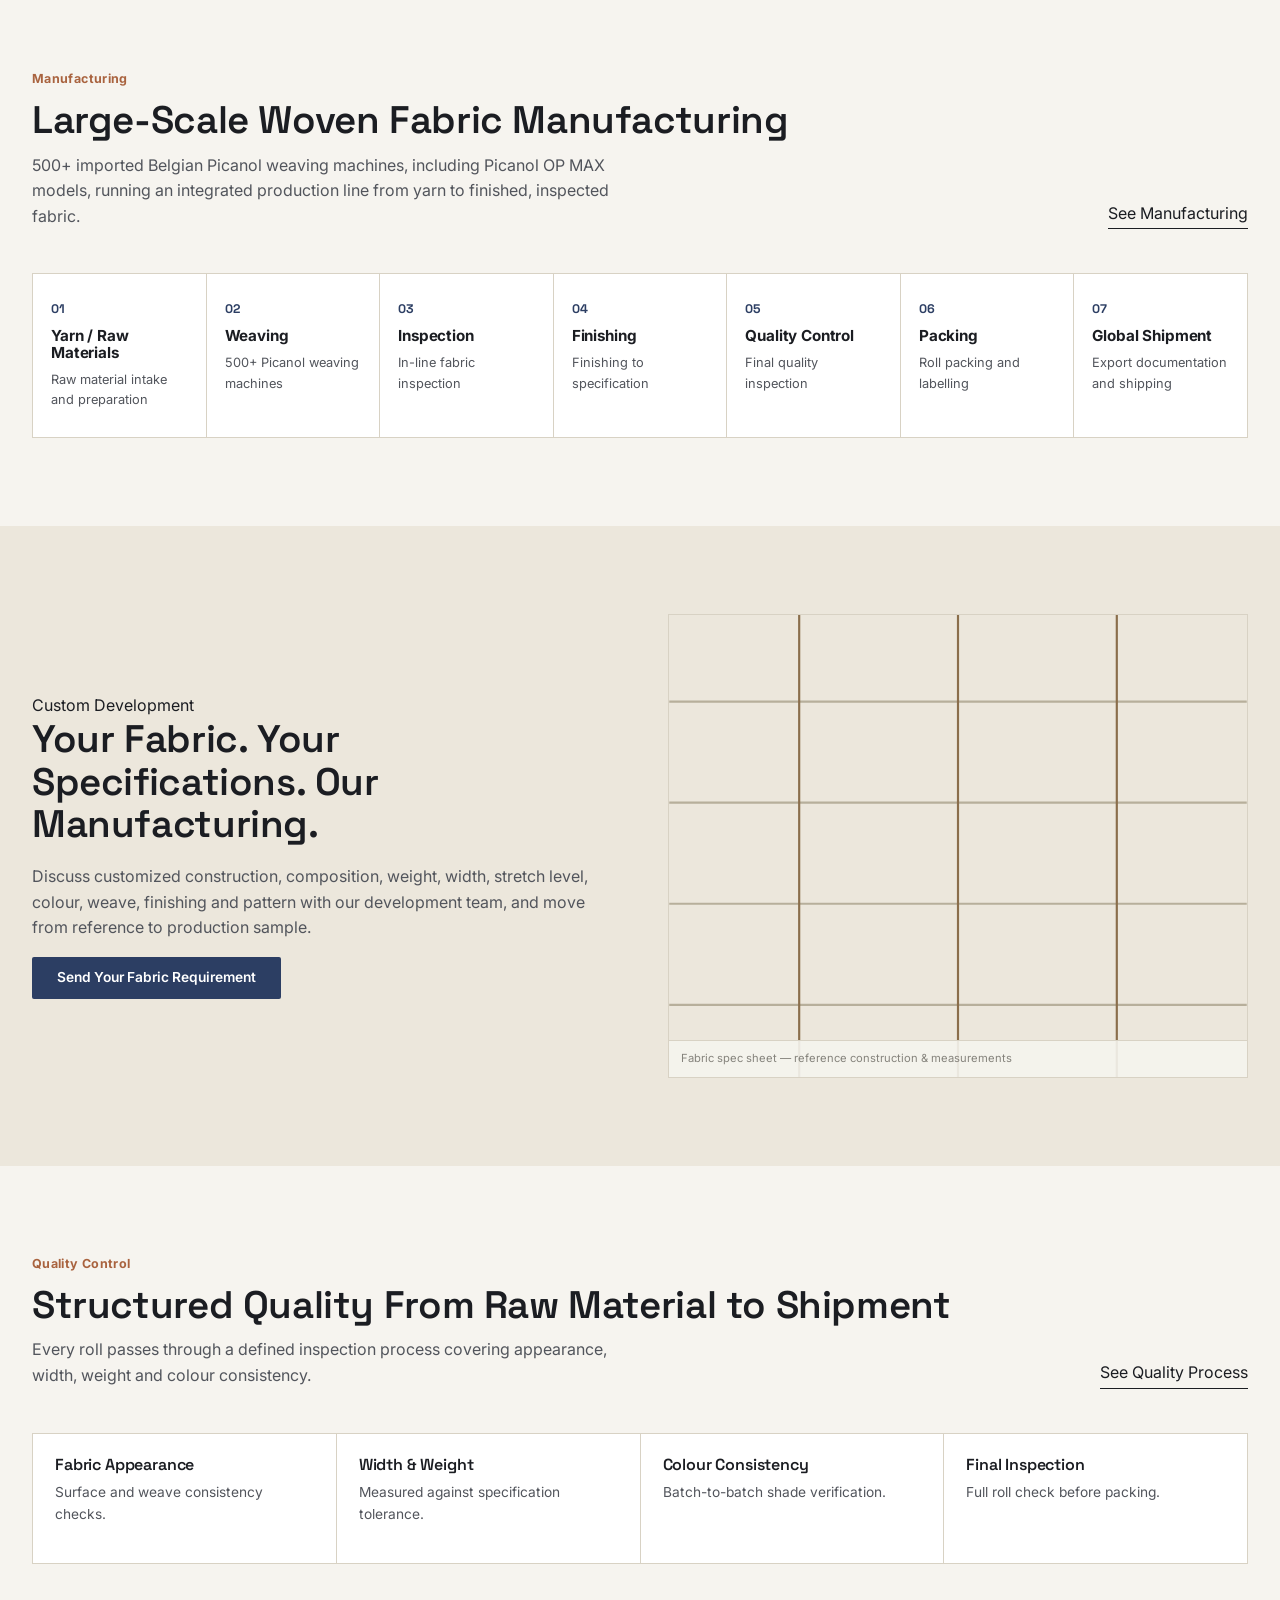
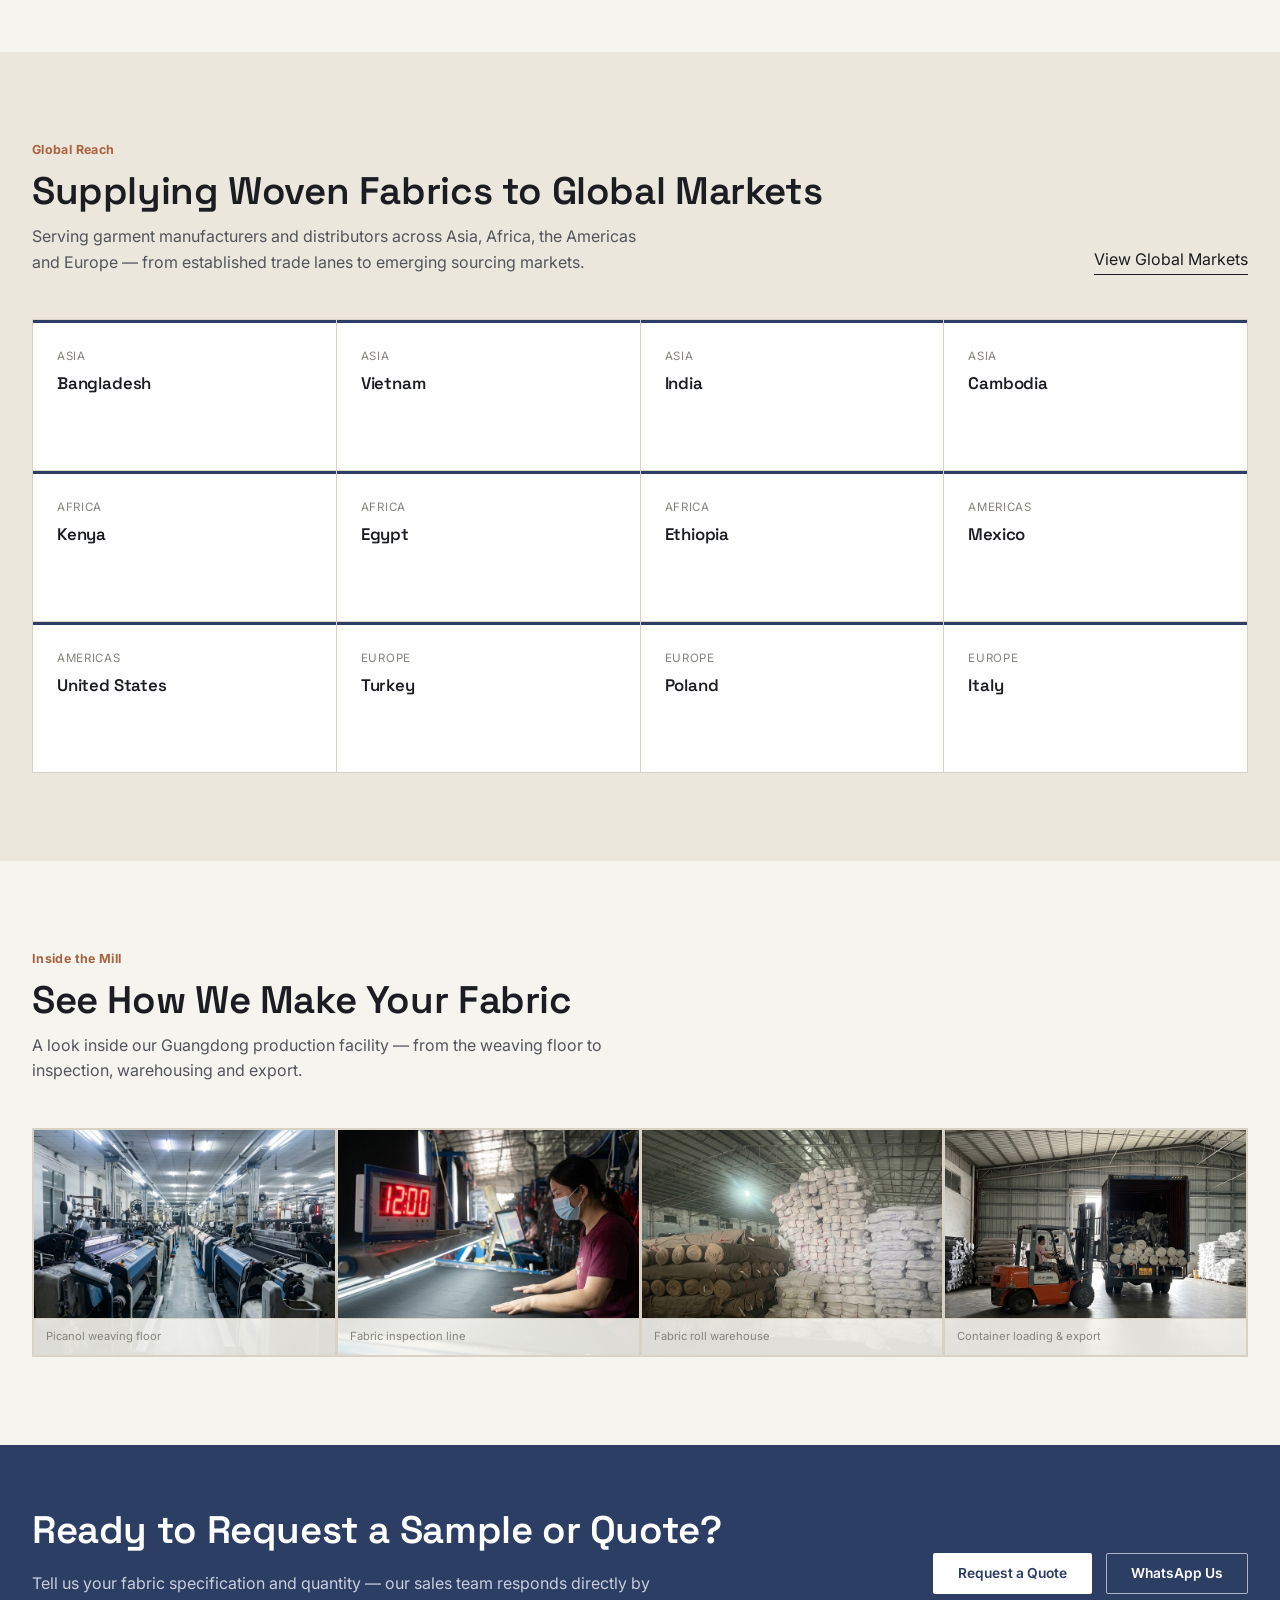
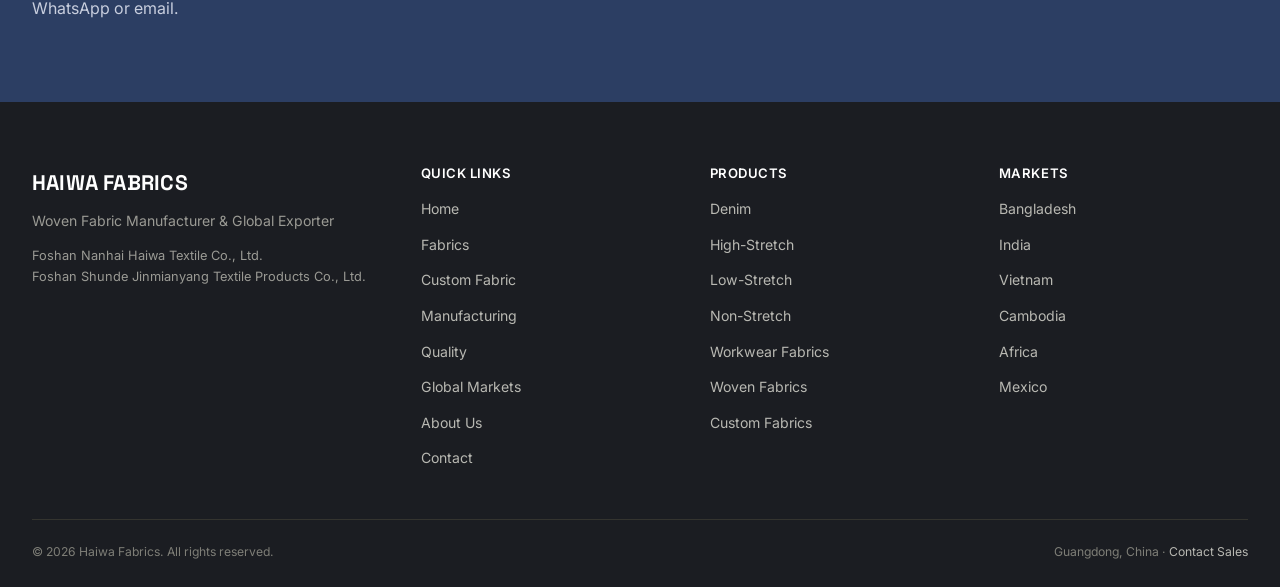
==== commit 1c771b2d: "Add Europe and United States to global markets coverage Extend the market grids on the homepage and " ====
--- a/index.html
+++ b/index.html
@@ -366,7 +366,7 @@
         </div>
         <div class="reason-item">
           <span class="reason-num">06</span>
-          <div><h3 data-i18n="reason.globalExport.title">Global Export</h3><p data-i18n="home.reason.globalExport.desc">Serving international textile and apparel markets across Asia, Africa and the Americas.</p></div>
+          <div><h3 data-i18n="reason.globalExport.title">Global Export</h3><p data-i18n="home.reason.globalExport.desc">Serving international textile and apparel markets across Asia, Africa, the Americas and Europe.</p></div>
         </div>
       </div>
     </div>
@@ -447,7 +447,7 @@
         <div>
           <span class="tag" data-i18n="tag.globalReach">Global Reach</span>
           <h2 data-i18n="section.globalMarkets">Supplying Woven Fabrics to Global Markets</h2>
-          <p data-i18n="home.markets.lede">Serving garment manufacturers and distributors across Asia, Africa and the Americas — from established trade lanes to emerging sourcing markets.</p>
+          <p data-i18n="home.markets.lede">Serving garment manufacturers and distributors across Asia, Africa, the Americas and Europe — from established trade lanes to emerging sourcing markets.</p>
         </div>
         <a href="global-markets.html" class="link-arrowless" data-i18n="cta.viewGlobalMarkets">View Global Markets</a>
       </div>
@@ -460,6 +460,10 @@
         <div class="market-card"><span class="region" data-i18n="region.africa">Africa</span><h3 data-i18n="country.egypt">Egypt</h3></div>
         <div class="market-card"><span class="region" data-i18n="region.africa">Africa</span><h3 data-i18n="country.ethiopia">Ethiopia</h3></div>
         <div class="market-card"><span class="region" data-i18n="region.americas">Americas</span><h3 data-i18n="country.mexico">Mexico</h3></div>
+        <div class="market-card"><span class="region" data-i18n="region.americas">Americas</span><h3 data-i18n="country.usa">United States</h3></div>
+        <div class="market-card"><span class="region" data-i18n="region.europe">Europe</span><h3 data-i18n="country.turkey">Turkey</h3></div>
+        <div class="market-card"><span class="region" data-i18n="region.europe">Europe</span><h3 data-i18n="country.poland">Poland</h3></div>
+        <div class="market-card"><span class="region" data-i18n="region.europe">Europe</span><h3 data-i18n="country.italy">Italy</h3></div>
       </div>
     </div>
   </section>
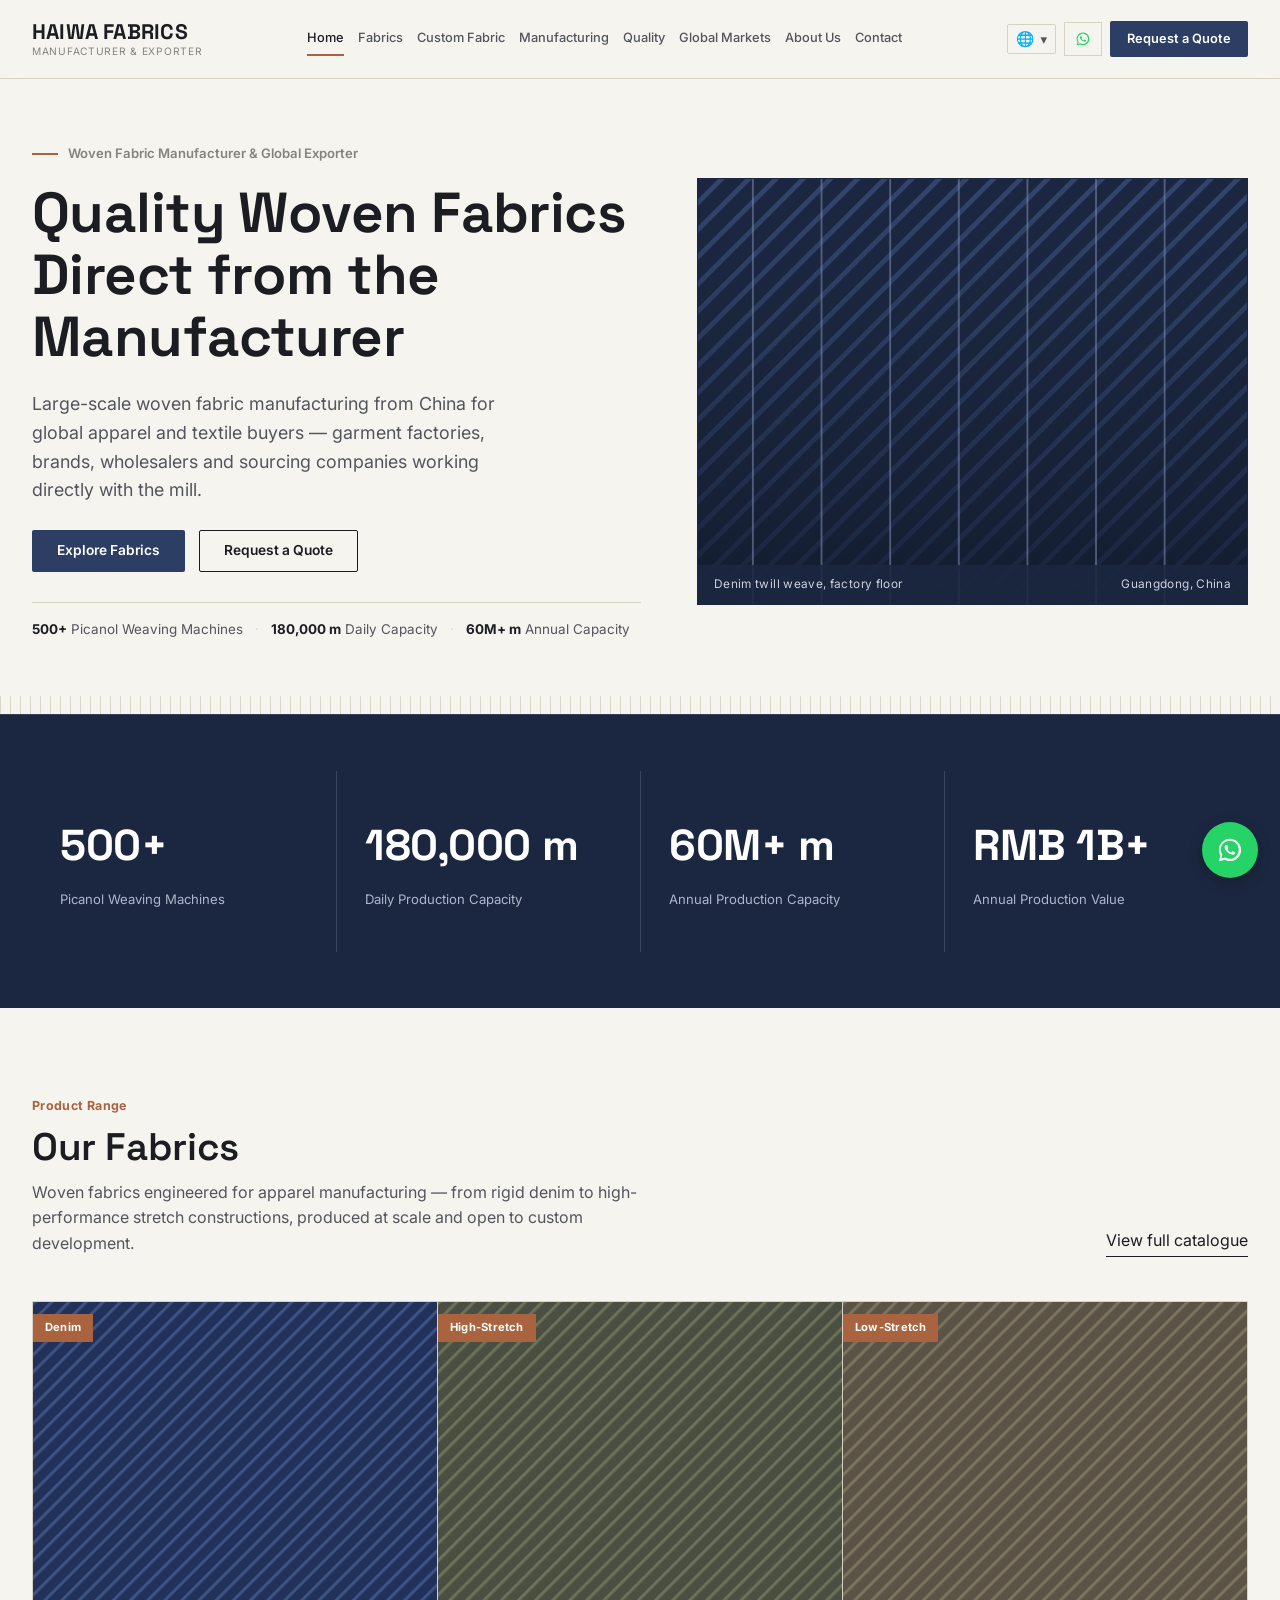
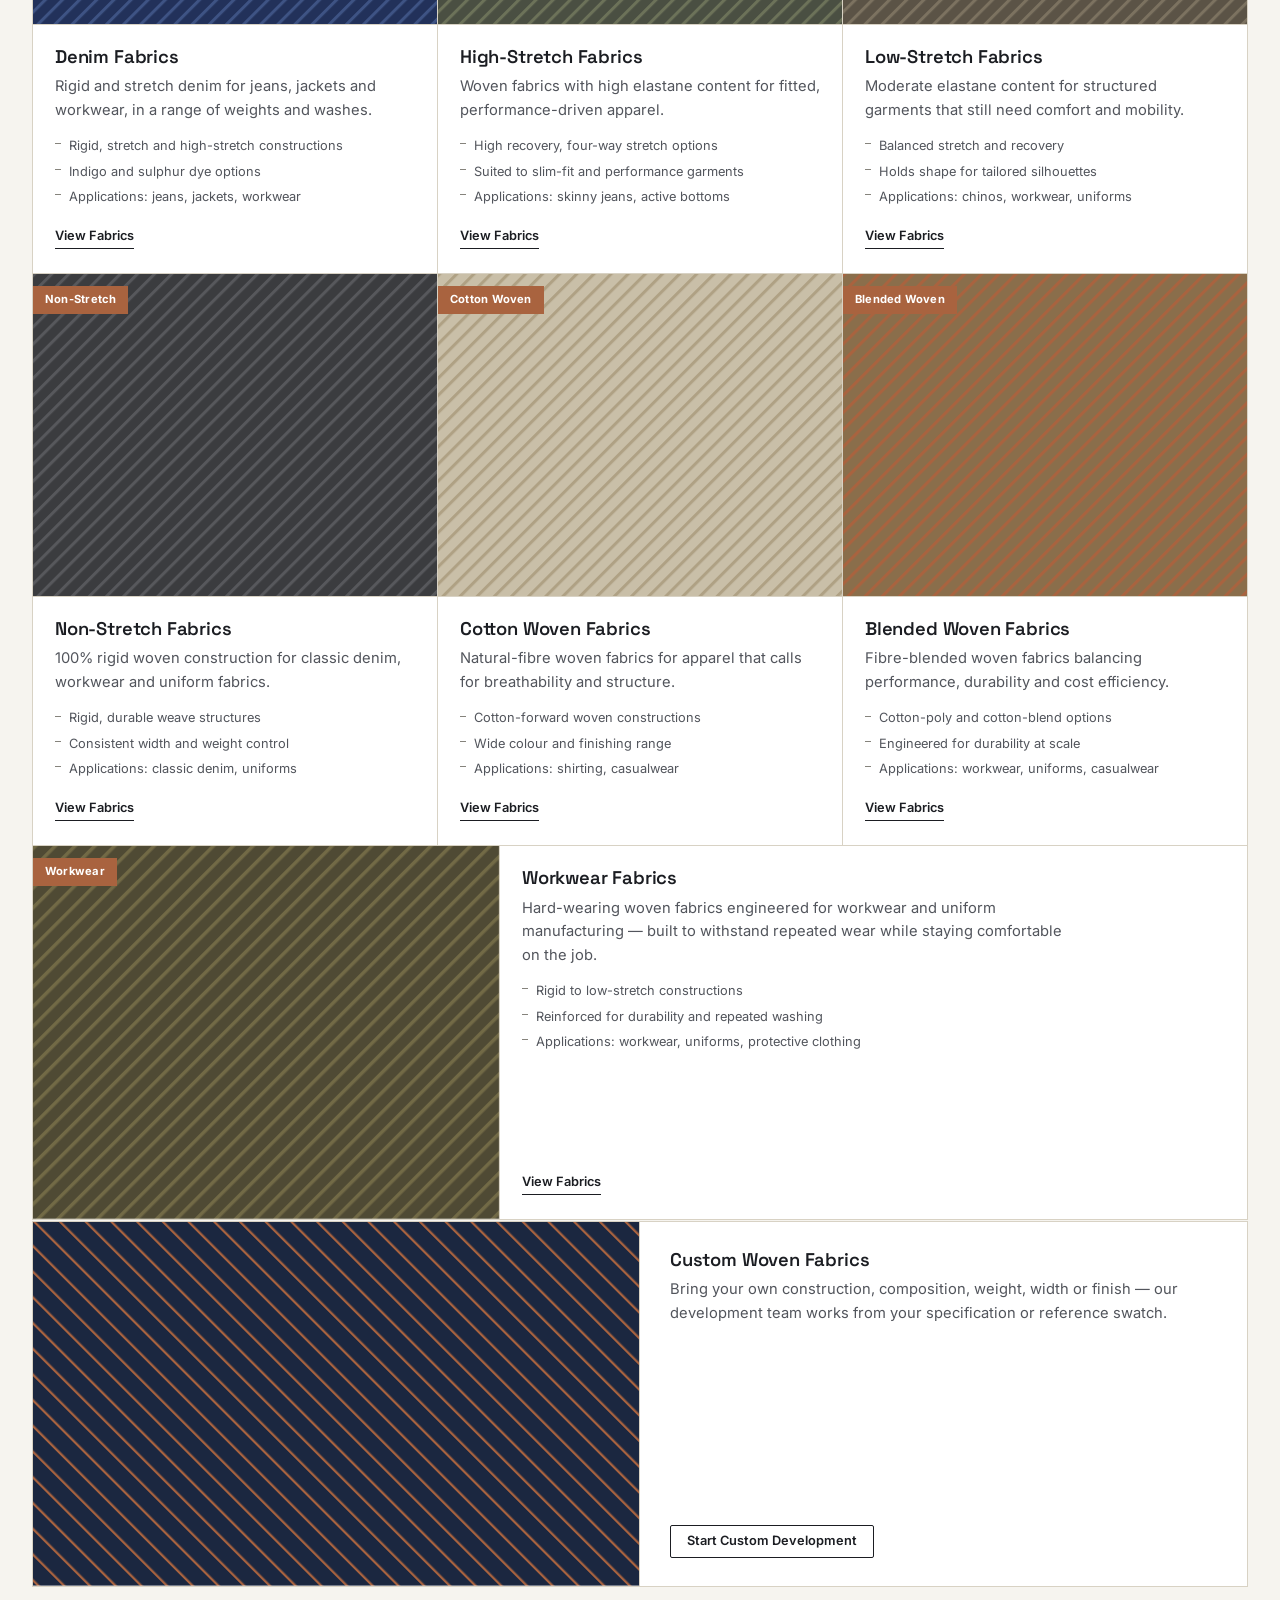
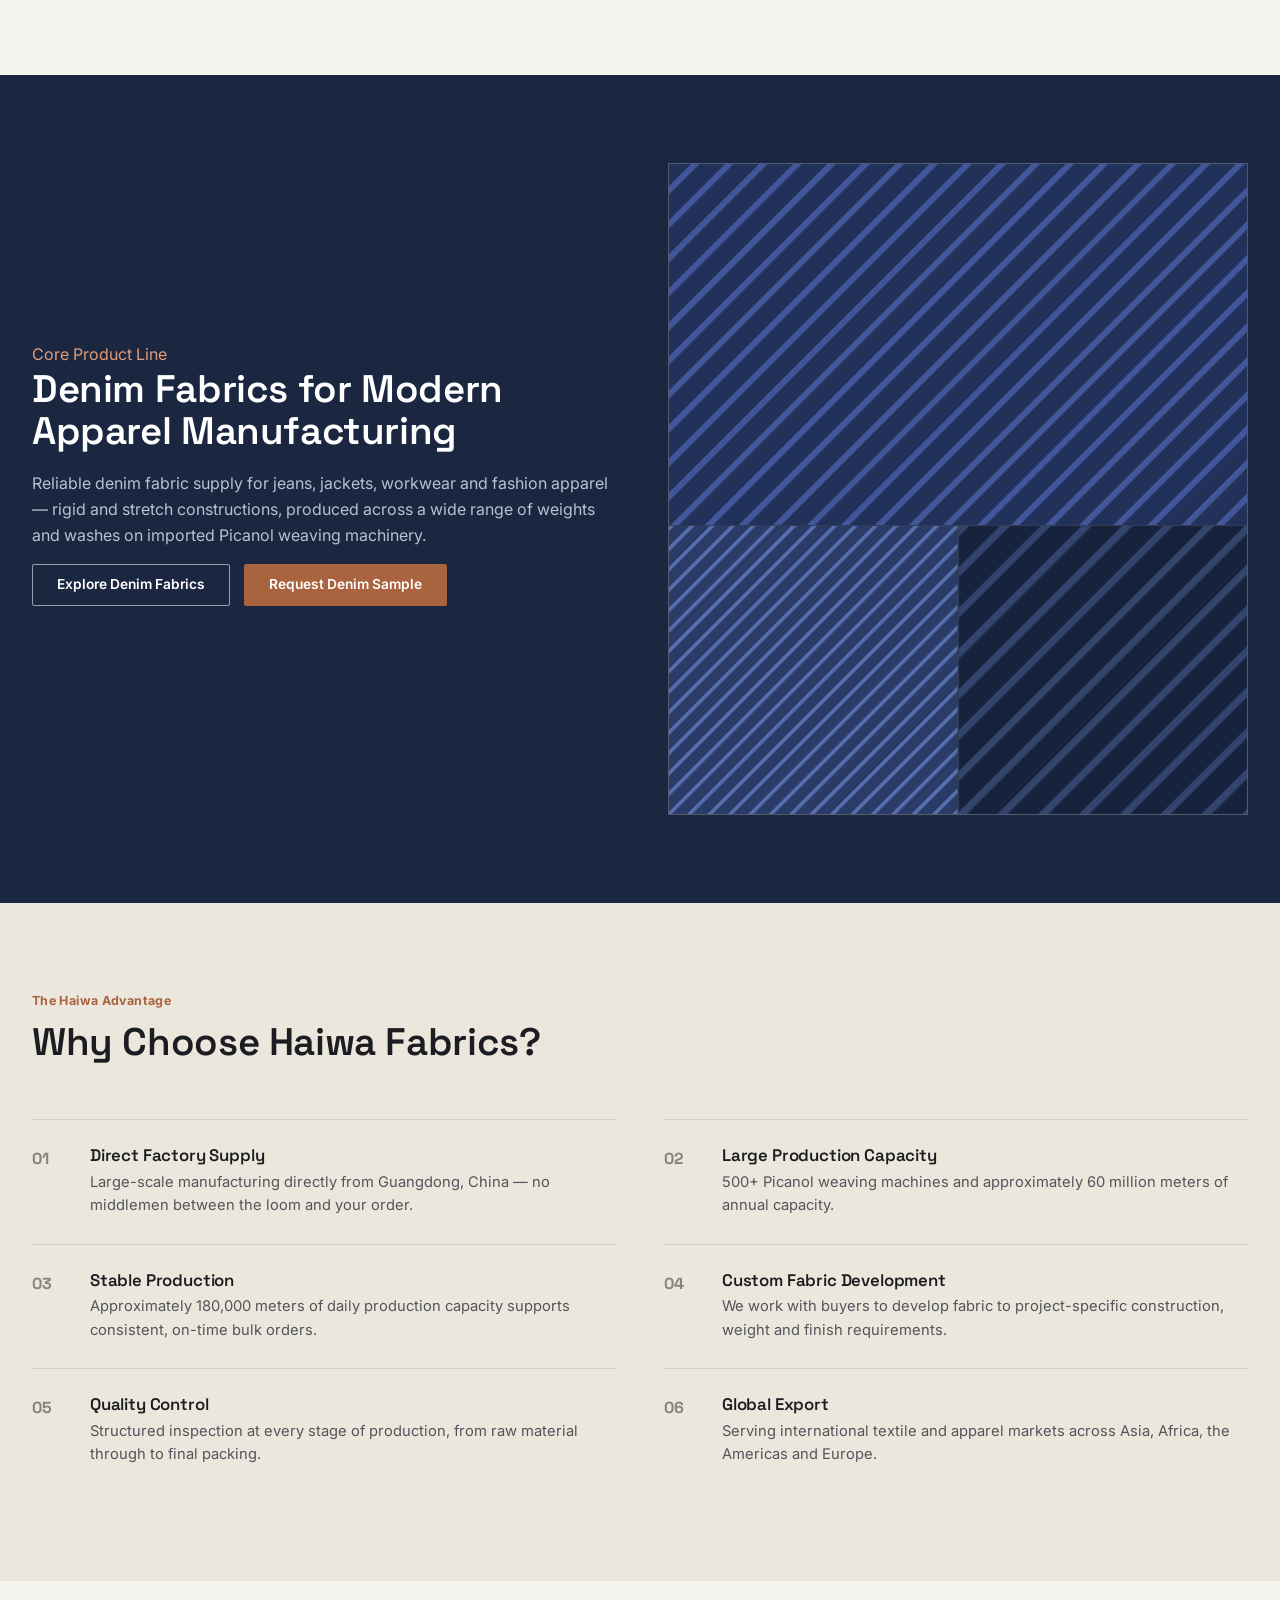
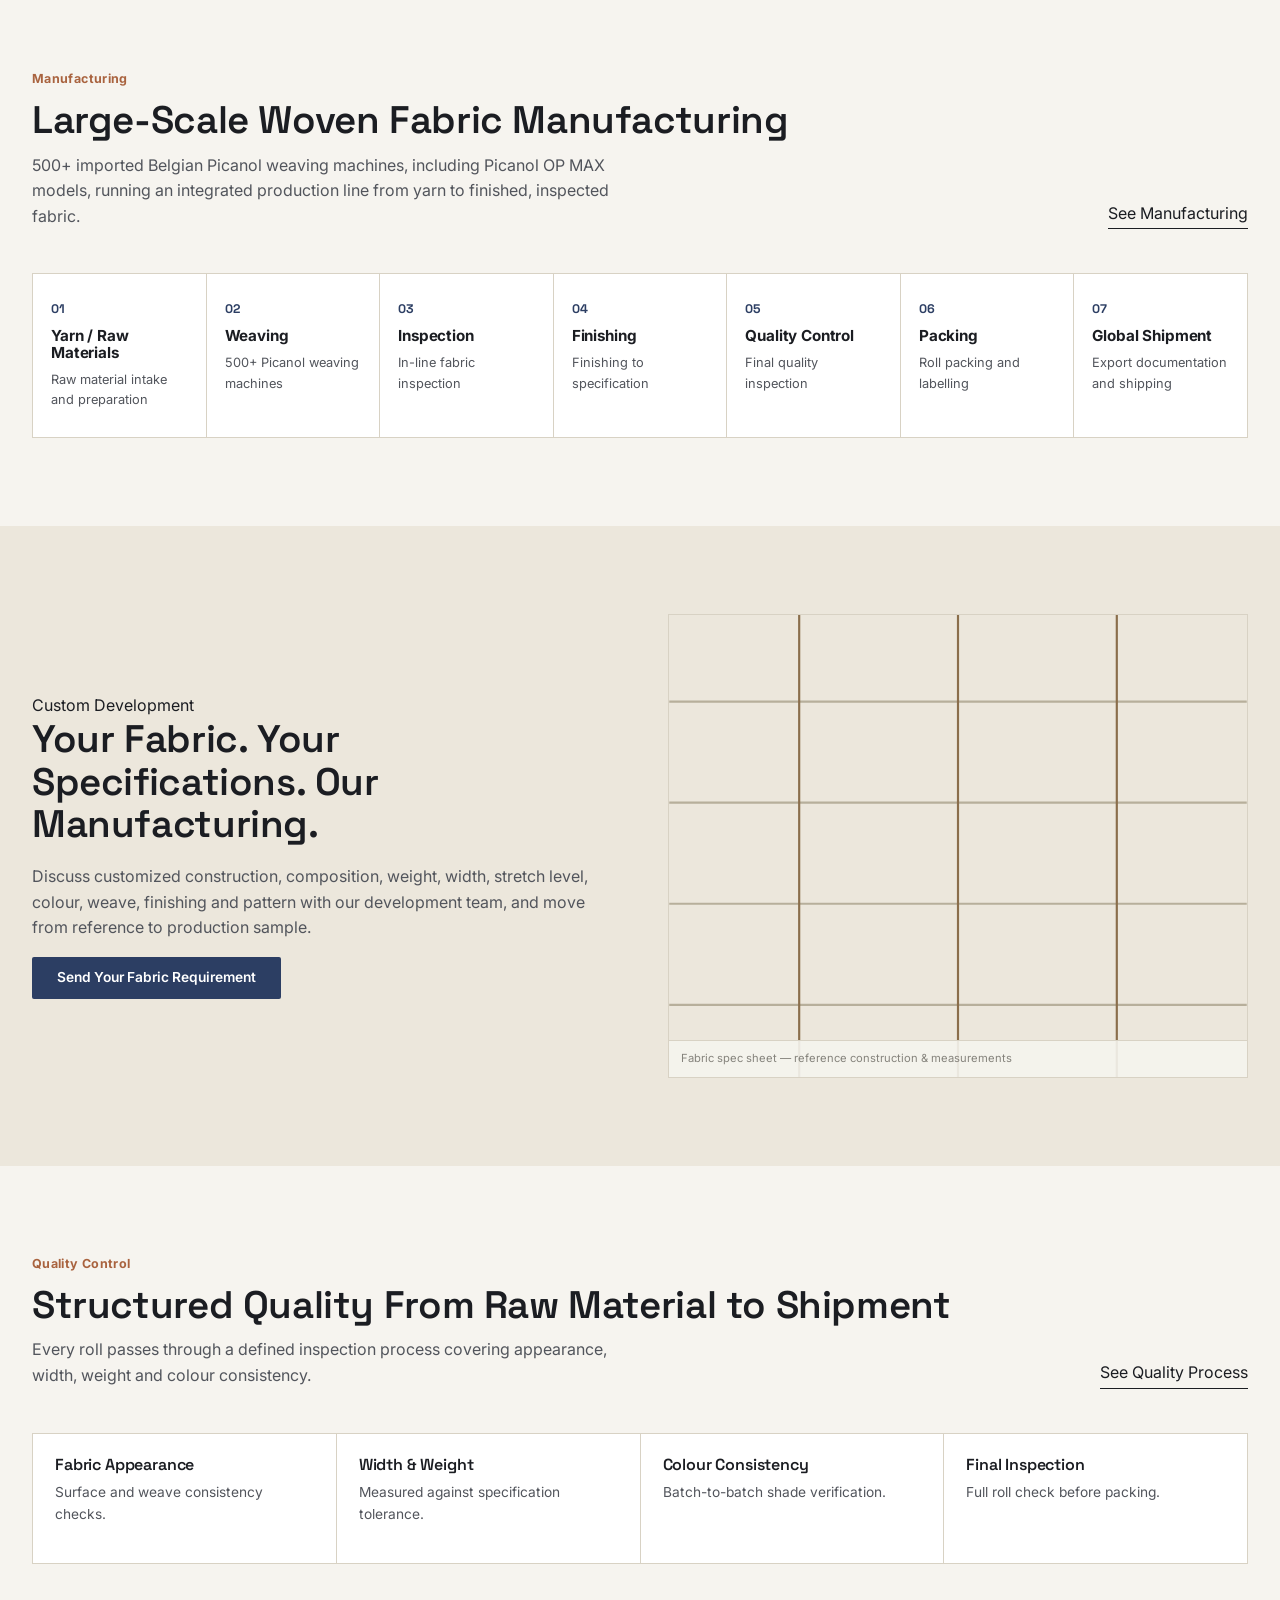
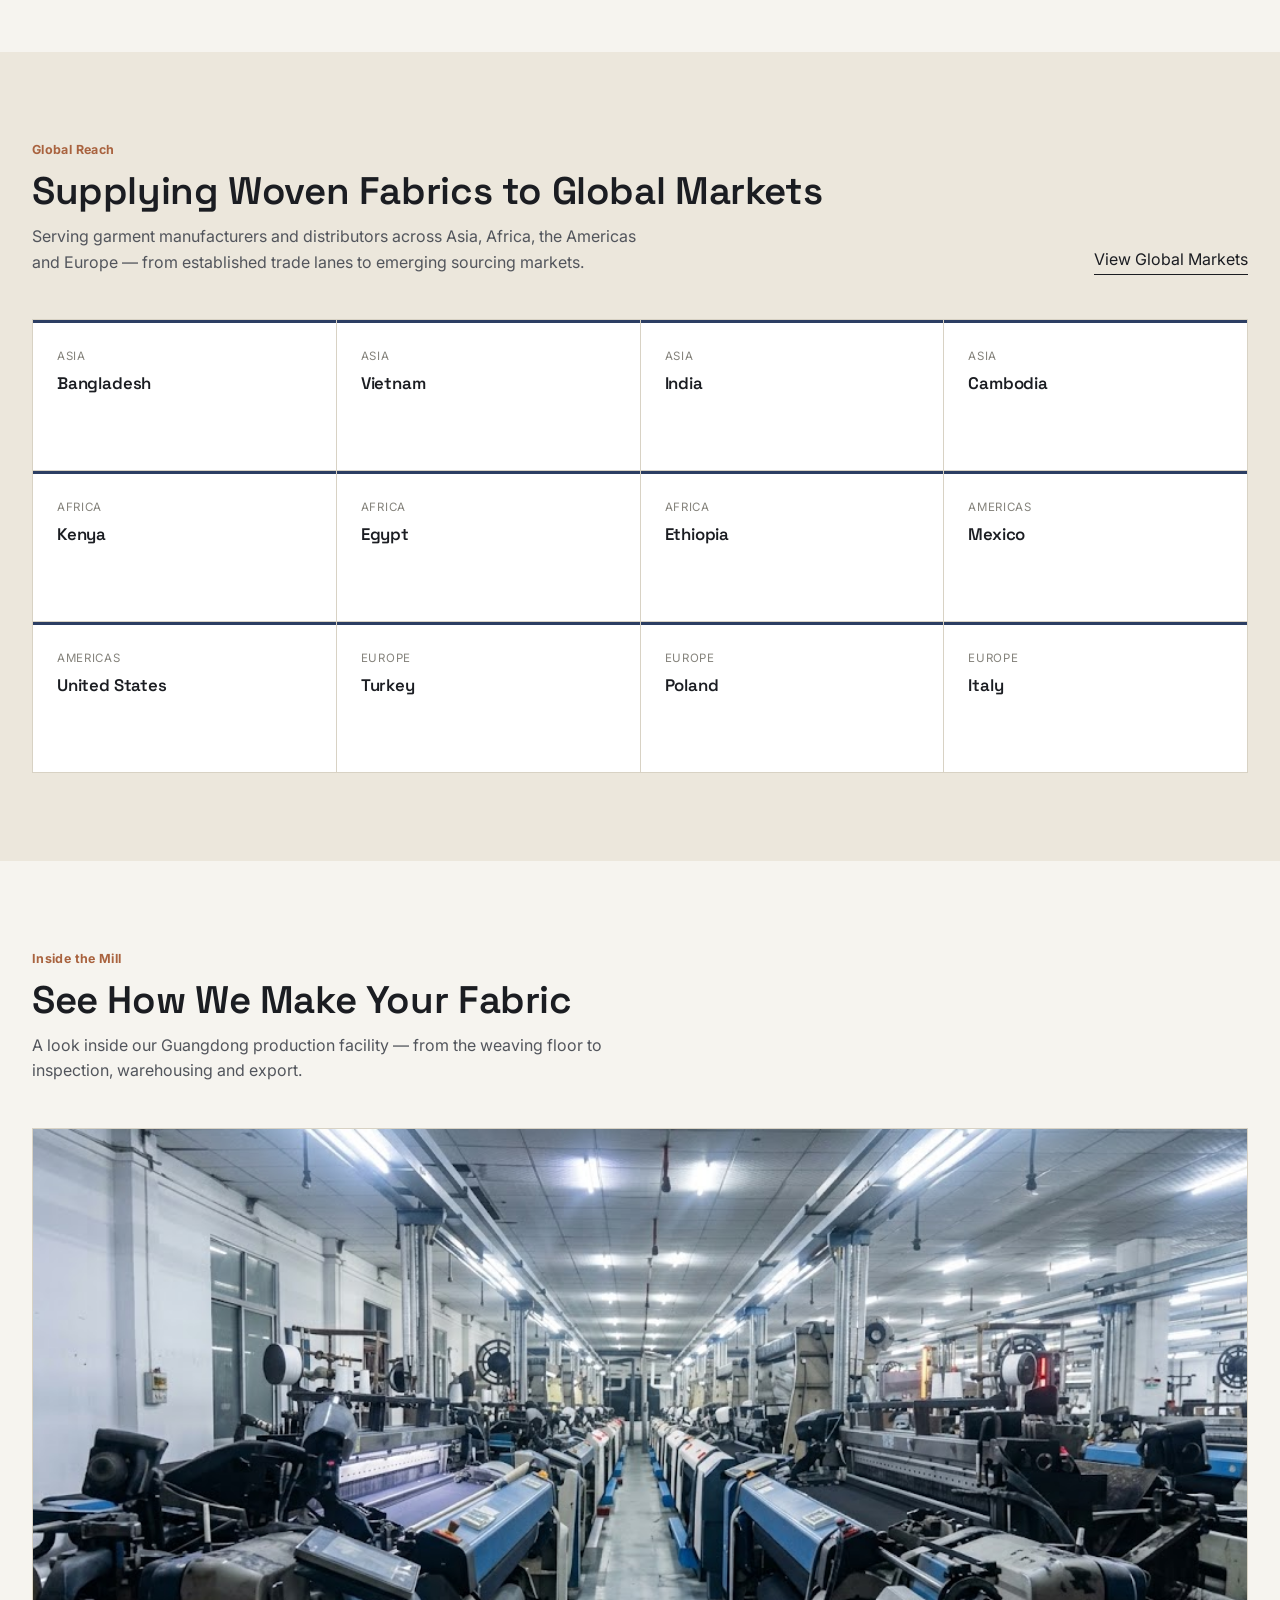
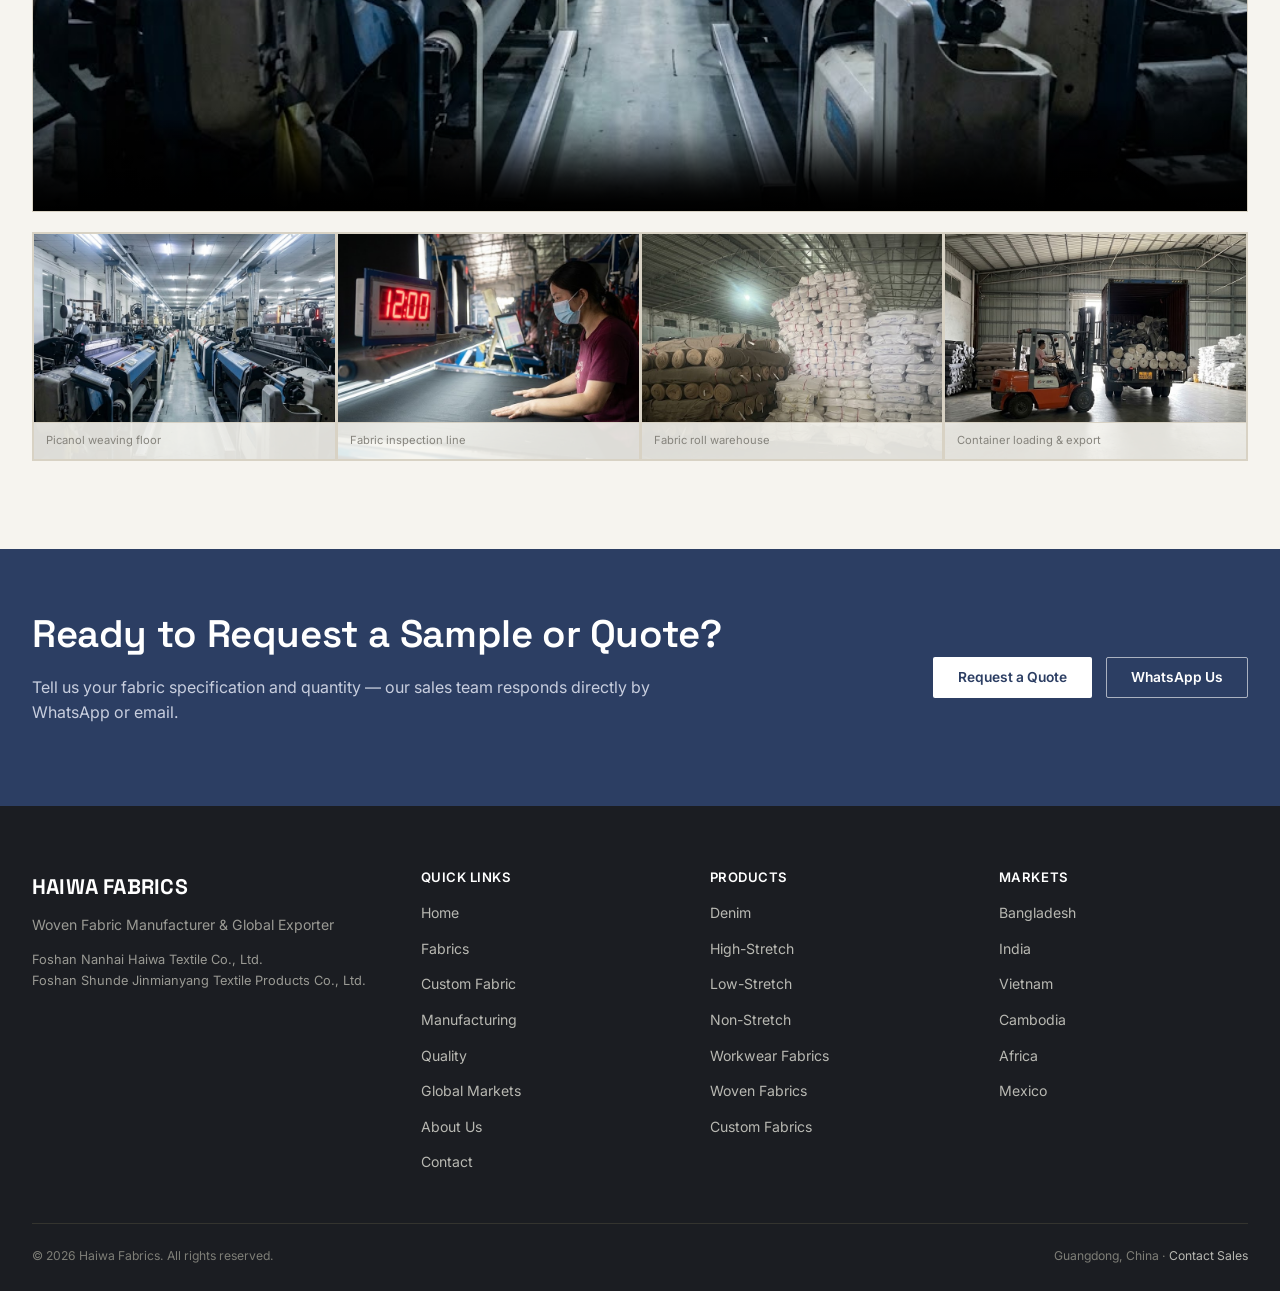
==== commit a4407102: "Add factory tour video to Inside the Mill sections Embed the production-floor video (with subtitles)" ====
--- a/index.html
+++ b/index.html
@@ -478,6 +478,11 @@
           <p data-i18n="home.gallery.lede">A look inside our Guangdong production facility — from the weaving floor to inspection, warehousing and export.</p>
         </div>
       </div>
+      <div class="mill-video">
+        <video controls preload="metadata" poster="images/weaving-floor-2.jpg">
+          <source src="videos/mill-tour.mp4" type="video/mp4">
+        </video>
+      </div>
       <div class="grid-4">
         <div class="gallery-frame"><img src="images/weaving-floor-2.jpg" alt="Picanol weaving floor at the Haiwa Fabrics mill"><span class="frame-label" data-i18n="home.gallery.label1">Picanol weaving floor</span></div>
         <div class="gallery-frame"><img src="images/fabric-inspection.jpg" alt="Fabric inspection line at the Haiwa Fabrics mill"><span class="frame-label" data-i18n="home.gallery.label2">Fabric inspection line</span></div>
--- a/css/style.css
+++ b/css/style.css
@@ -403,6 +403,12 @@
   border-top:1px solid var(--line);
 }
 
+.mill-video{
+  aspect-ratio: 16/9; background: var(--ink); border:1px solid var(--line);
+  margin-bottom: 20px; overflow:hidden;
+}
+.mill-video video{ width:100%; height:100%; display:block; object-fit:cover; }
+
 /* =========================================================
    Forms
    ========================================================= */
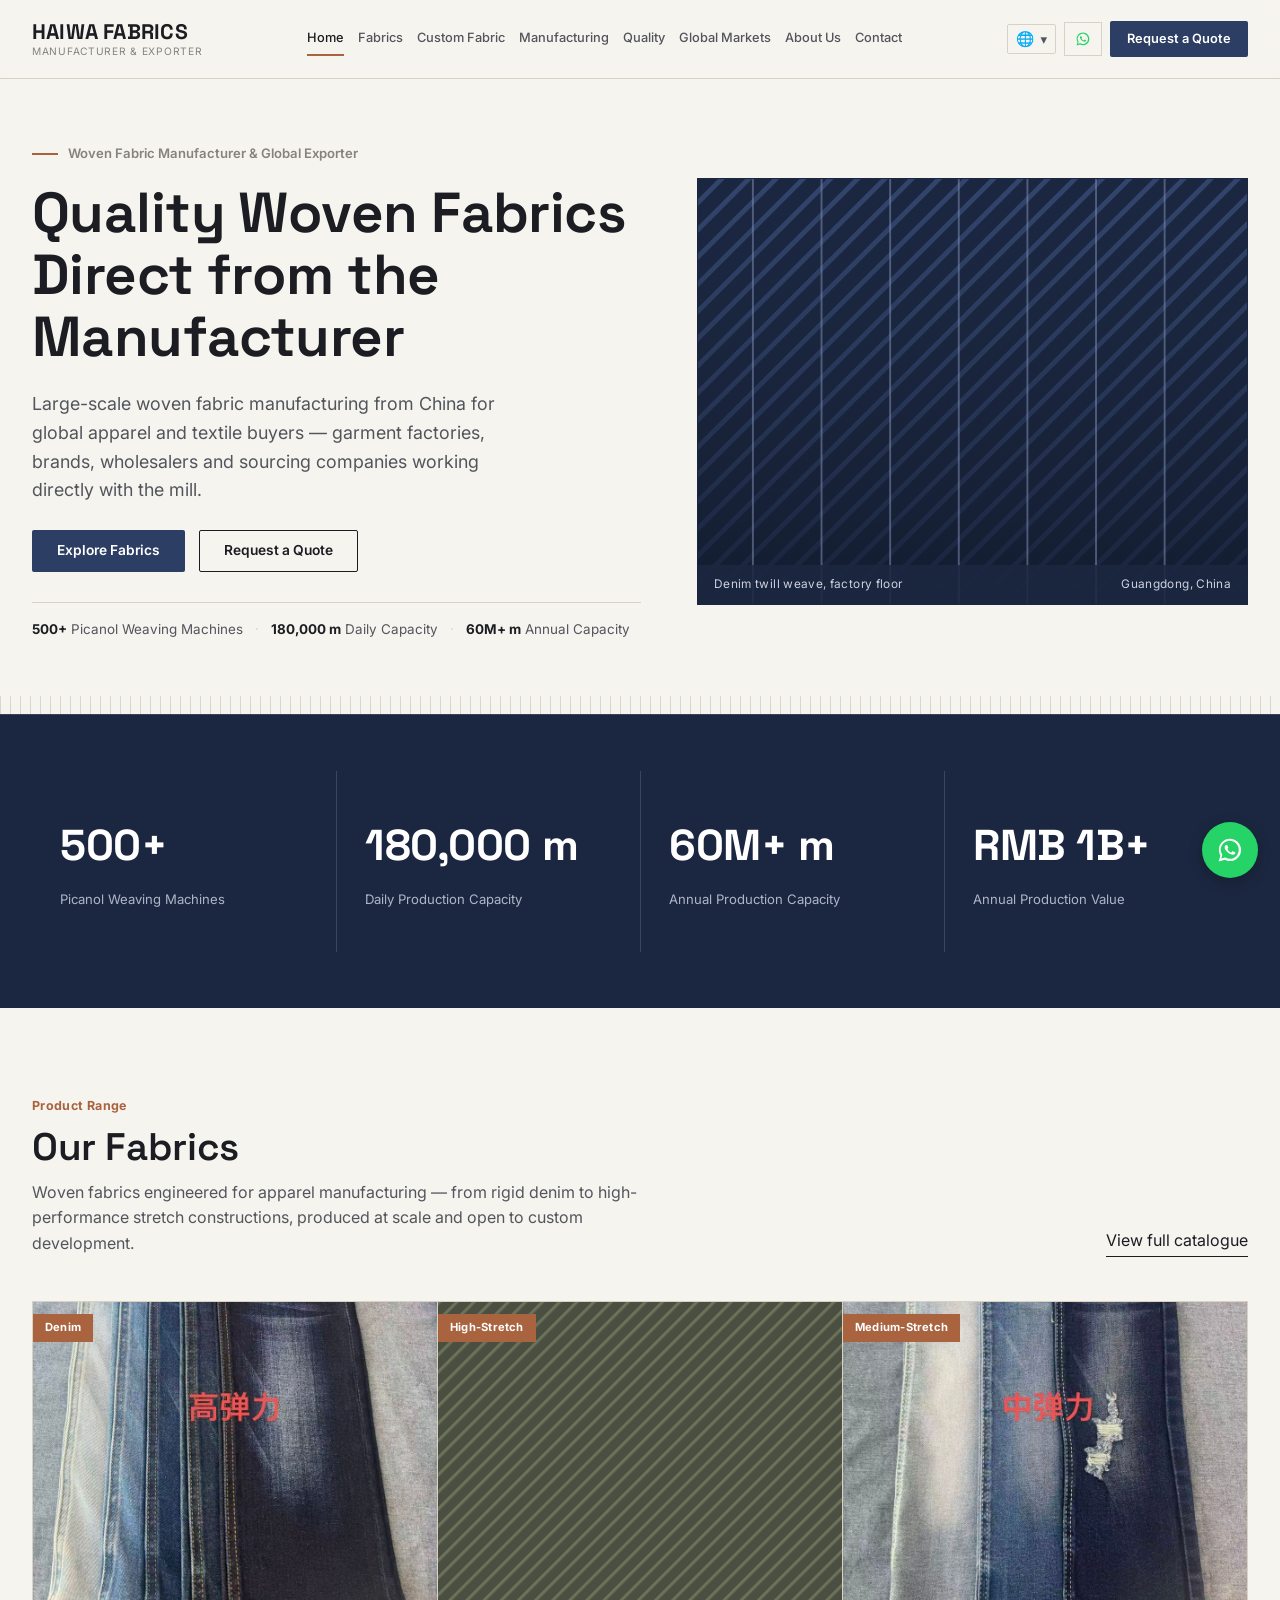
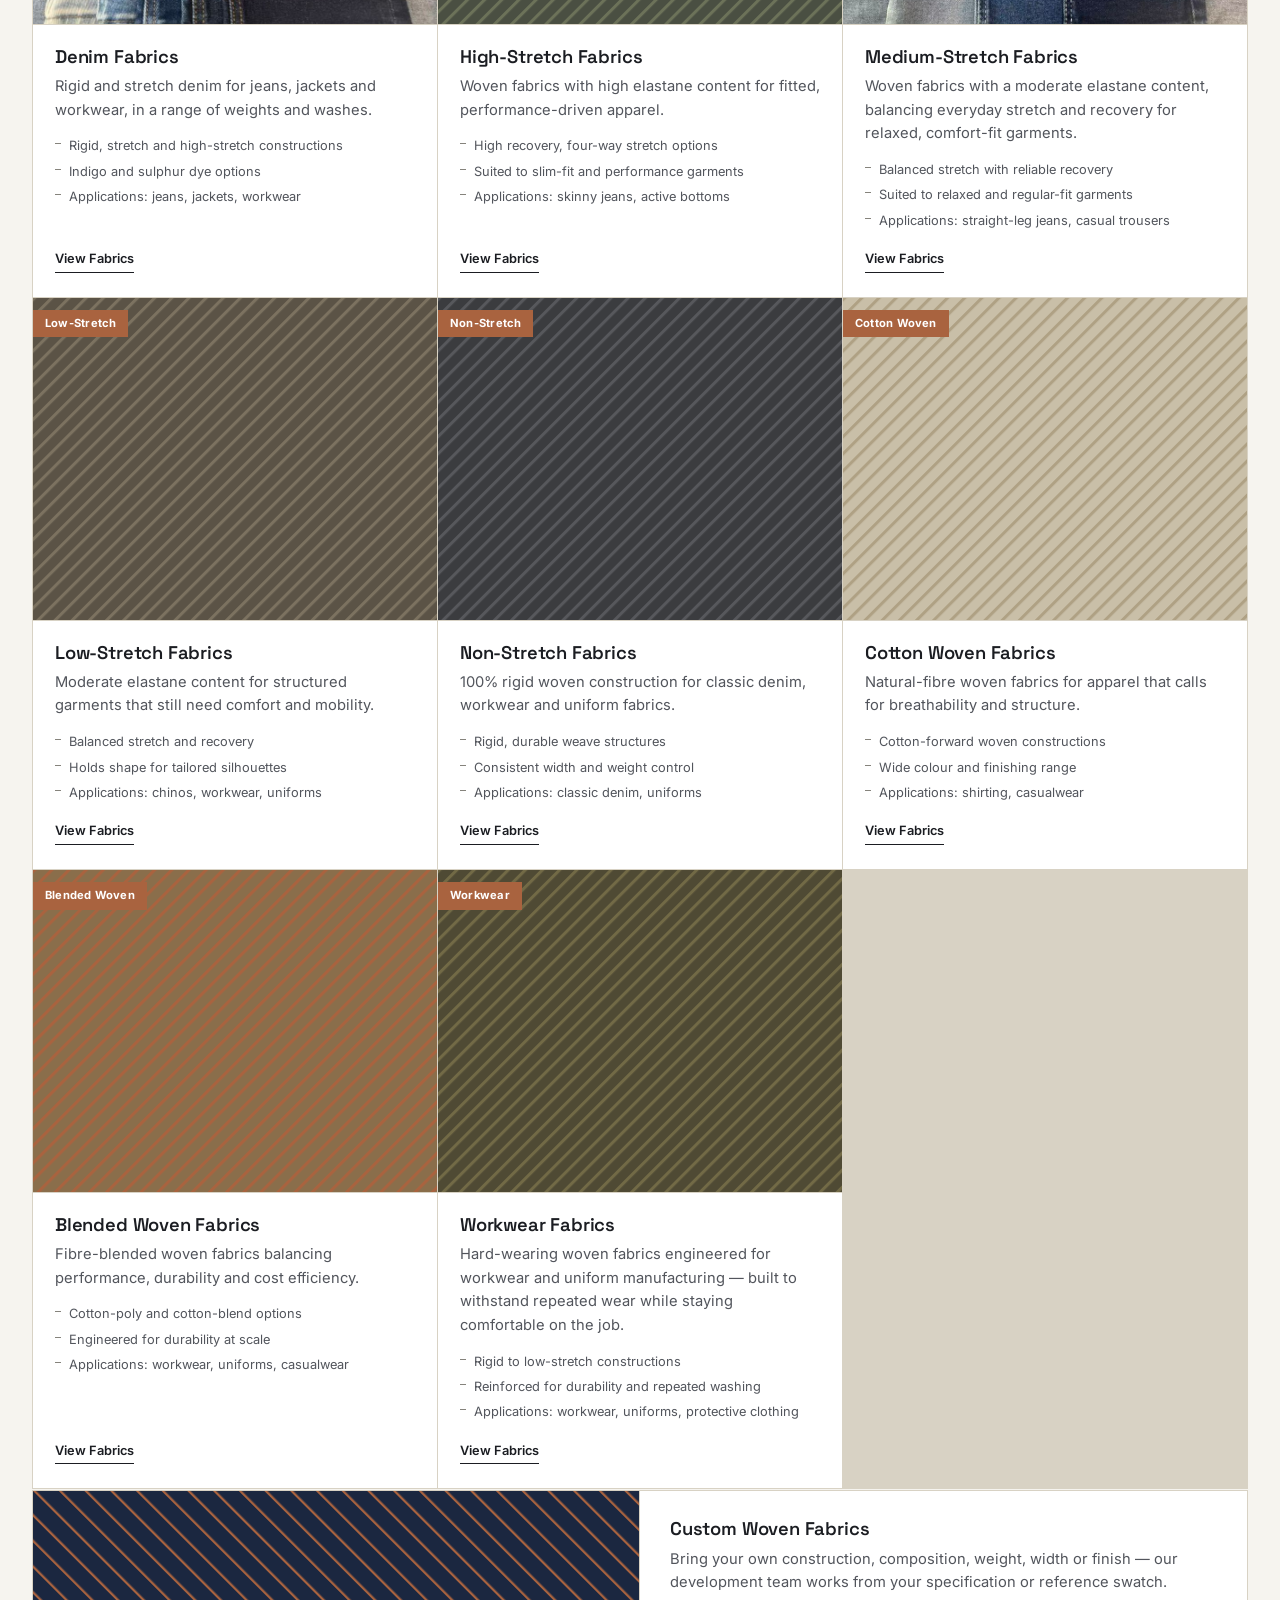
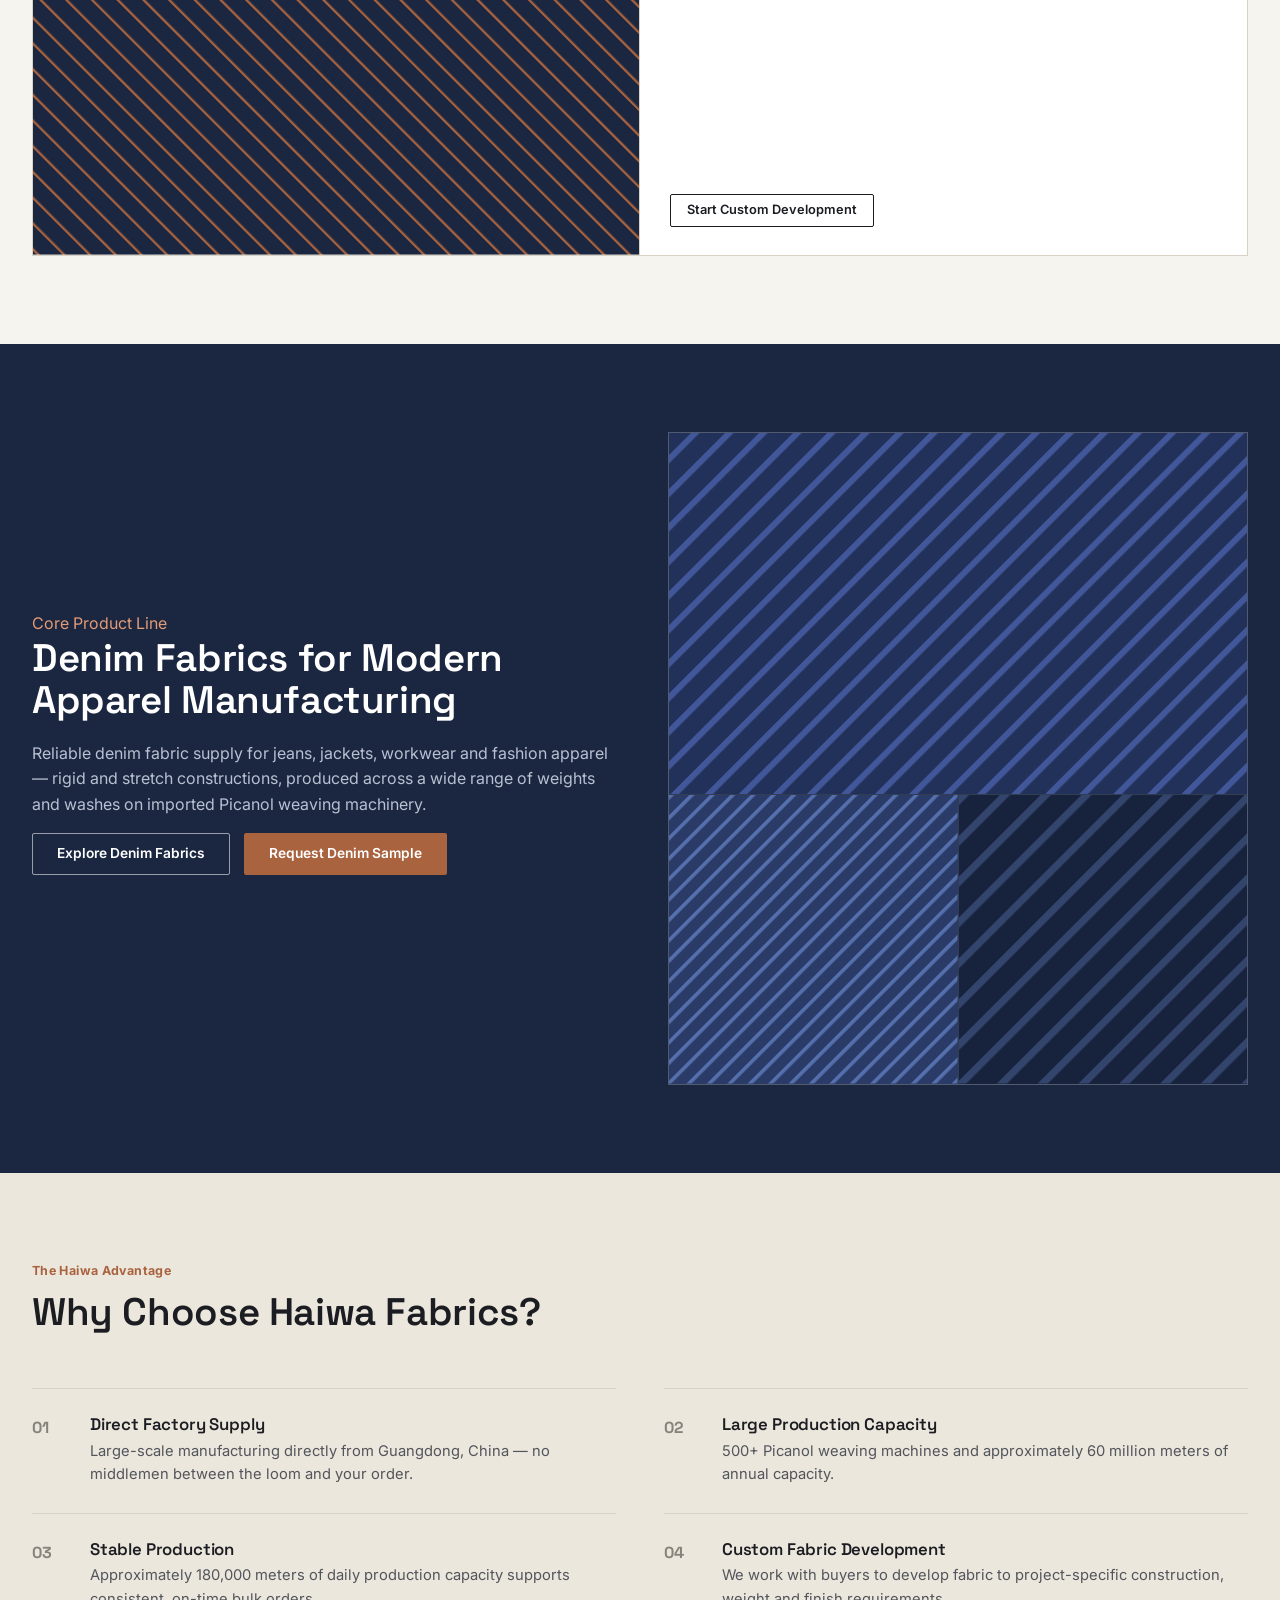
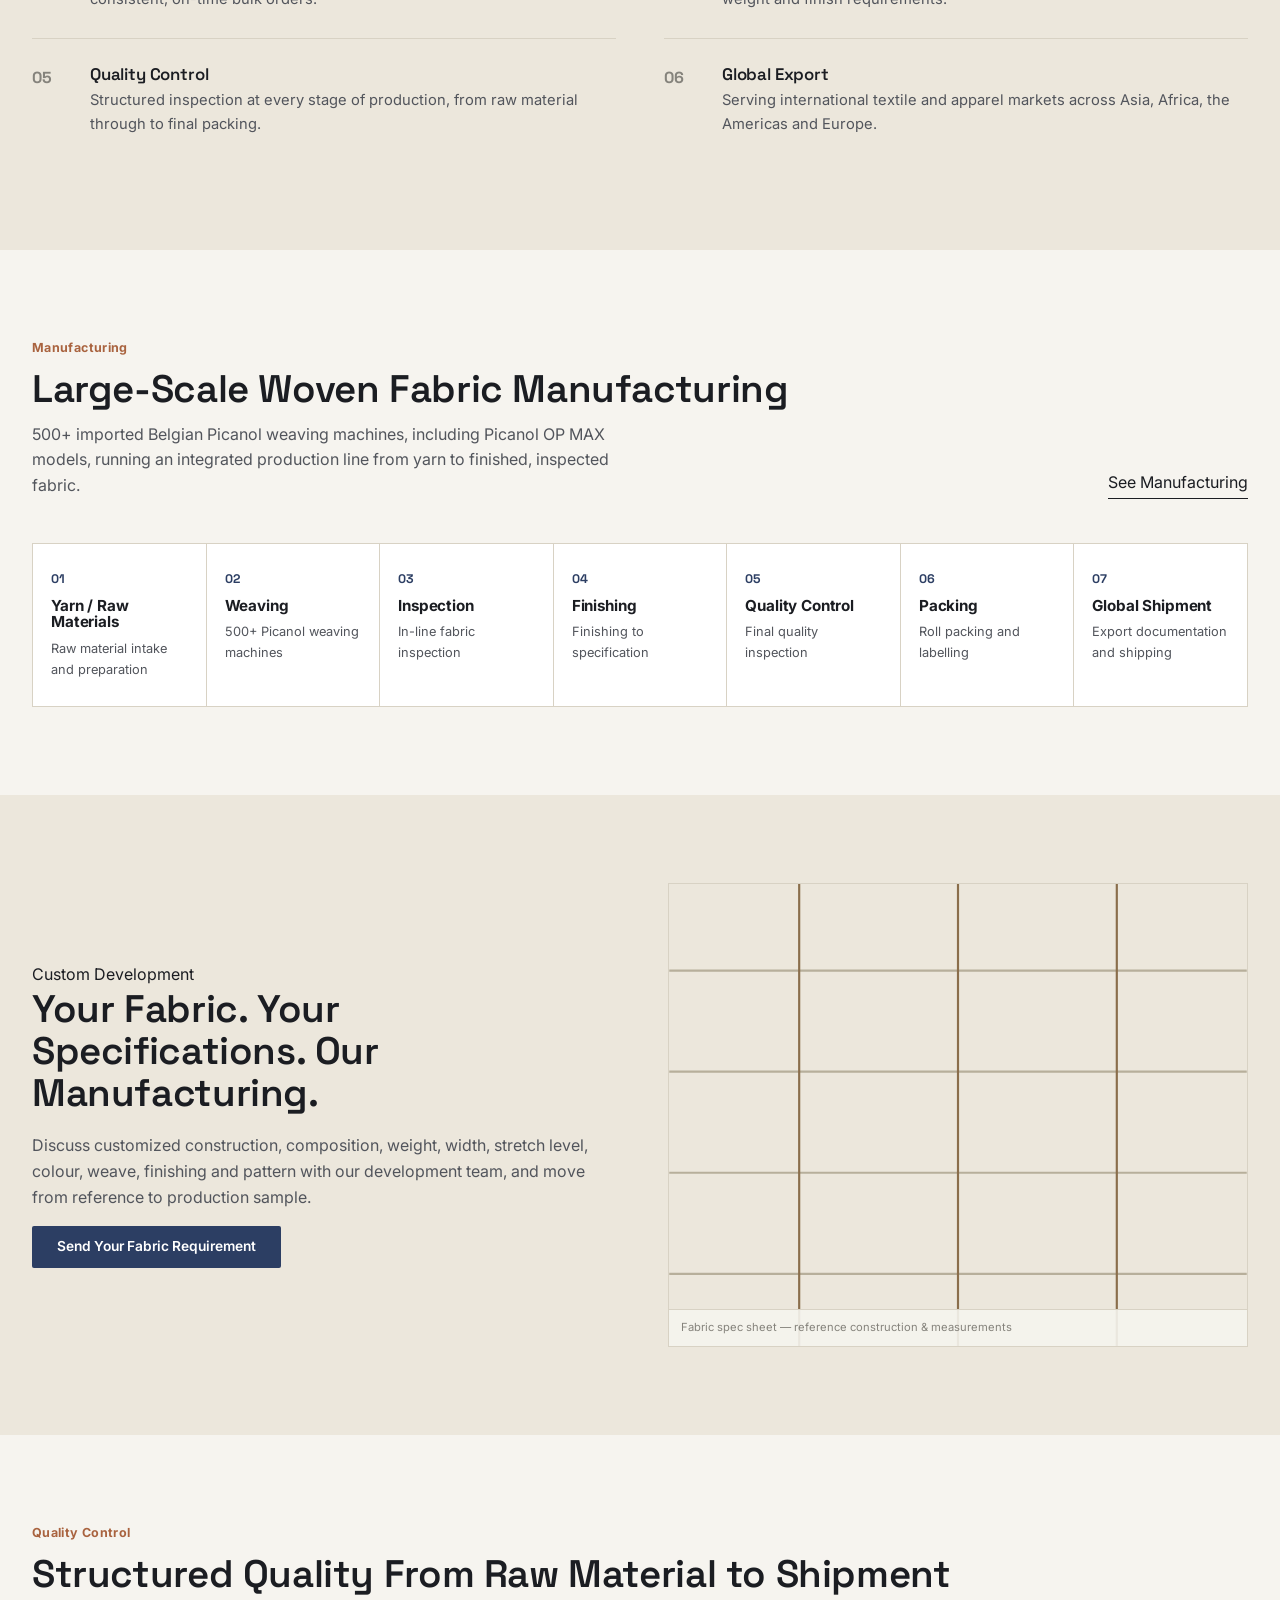
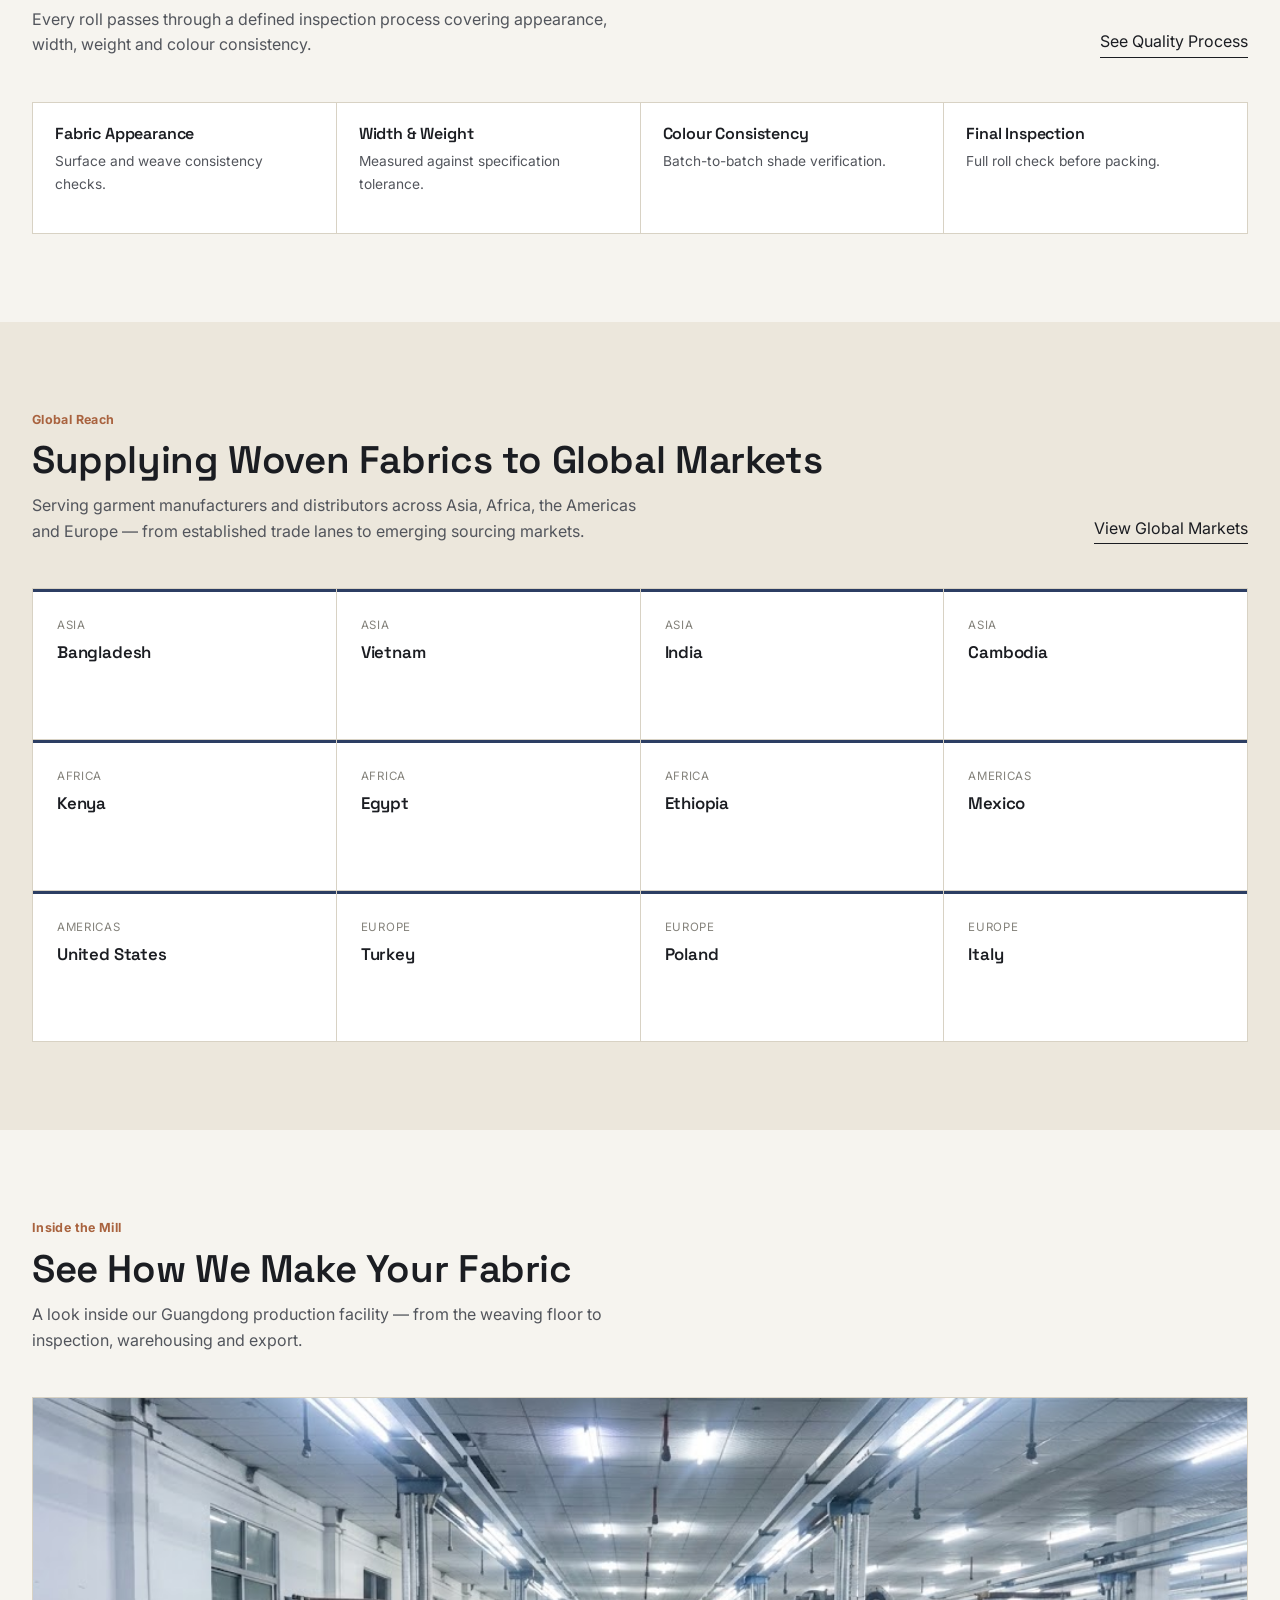
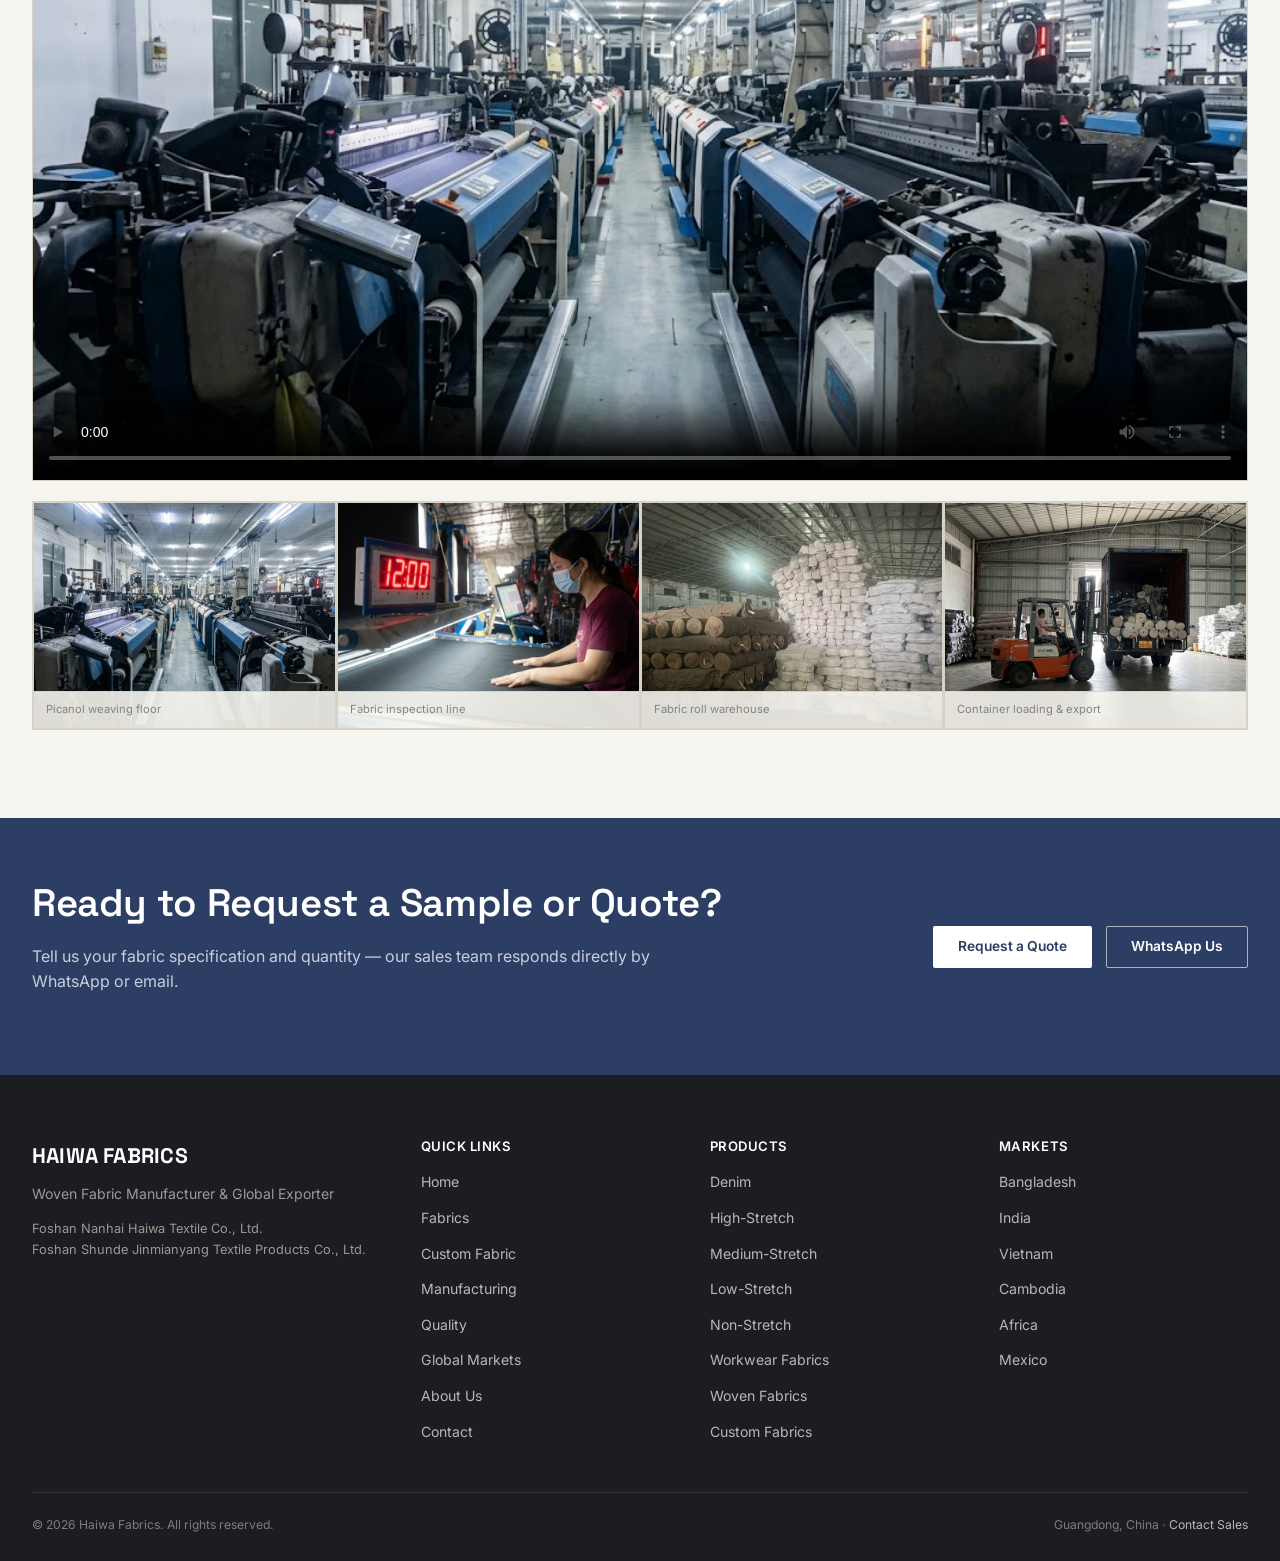
==== commit edf64963: "Add Medium-Stretch as a 9th fabric category, use real photo for Denim card New "Medium-Stretch Fabri" ====
--- a/index.html
+++ b/index.html
@@ -153,7 +153,7 @@
         <!-- Denim -->
         <div class="fabric-card">
           <div class="swatch">
-            <svg viewBox="0 0 400 320" preserveAspectRatio="xMidYMid slice"><defs><pattern id="tw-denim" width="12" height="12" patternTransform="rotate(45)" patternUnits="userSpaceOnUse"><rect width="12" height="12" fill="#22315A"/><line x1="0" y1="0" x2="0" y2="12" stroke="#3E5384" stroke-width="6"/></pattern></defs><rect width="400" height="320" fill="url(#tw-denim)"/></svg>
+            <img src="images/denim-swatch-high-stretch-blue.jpg" alt="Denim fabric swatch">
             <span class="swatch-tag" data-i18n="term.denim">Denim</span>
           </div>
           <div class="body">
@@ -186,6 +186,26 @@
             </ul>
             <div class="card-actions">
               <a href="fabrics.html#high-stretch" class="link-arrowless" data-i18n="cta.viewFabrics">View Fabrics</a>
+            </div>
+          </div>
+        </div>
+
+        <!-- Medium-stretch -->
+        <div class="fabric-card">
+          <div class="swatch">
+            <img src="images/denim-swatch-medium-stretch-blue.jpg" alt="Medium-stretch fabric swatch">
+            <span class="swatch-tag" data-i18n="term.mediumStretch">Medium-Stretch</span>
+          </div>
+          <div class="body">
+            <h3 data-i18n="home.cat.mediumStretch.title">Medium-Stretch Fabrics</h3>
+            <p data-i18n="home.cat.mediumStretch.desc">Woven fabrics with a moderate elastane content, balancing everyday stretch and recovery for relaxed, comfort-fit garments.</p>
+            <ul class="traits">
+              <li data-i18n="home.cat.mediumStretch.trait1">Balanced stretch with reliable recovery</li>
+              <li data-i18n="home.cat.mediumStretch.trait2">Suited to relaxed and regular-fit garments</li>
+              <li data-i18n="home.cat.mediumStretch.trait3">Applications: straight-leg jeans, casual trousers</li>
+            </ul>
+            <div class="card-actions">
+              <a href="fabrics.html#medium-stretch" class="link-arrowless" data-i18n="cta.viewFabrics">View Fabrics</a>
             </div>
           </div>
         </div>
@@ -533,7 +553,7 @@
         <h4 data-i18n="footer.products">Products</h4>
         <ul>
           <li><a href="denim-fabrics.html" data-i18n="footer.denim">Denim</a></li>
-          <li><a href="fabrics.html#high-stretch" data-i18n="footer.highStretchShort">High-Stretch</a></li>
+          <li><a href="fabrics.html#high-stretch" data-i18n="footer.highStretchShort">High-Stretch</a></li><li><a href="fabrics.html#medium-stretch" data-i18n="footer.mediumStretchShort">Medium-Stretch</a></li>
           <li><a href="fabrics.html#low-stretch" data-i18n="footer.lowStretchShort">Low-Stretch</a></li>
           <li><a href="fabrics.html#non-stretch" data-i18n="footer.nonStretchShort">Non-Stretch</a></li>
           <li><a href="fabrics.html#workwear" data-i18n="footer.workwearFabrics">Workwear Fabrics</a></li>
--- a/css/style.css
+++ b/css/style.css
@@ -332,6 +332,7 @@
   border-bottom: 1px solid var(--line);
 }
 .fabric-card .swatch svg{ width:100%; height:100%; display:block; }
+.fabric-card .swatch img{ width:100%; height:100%; object-fit:cover; display:block; }
 .fabric-card .swatch-tag{
   position:absolute; top:12px; left:0;
   background: var(--rust); color:#fff; font-size:.7rem; font-weight:700;
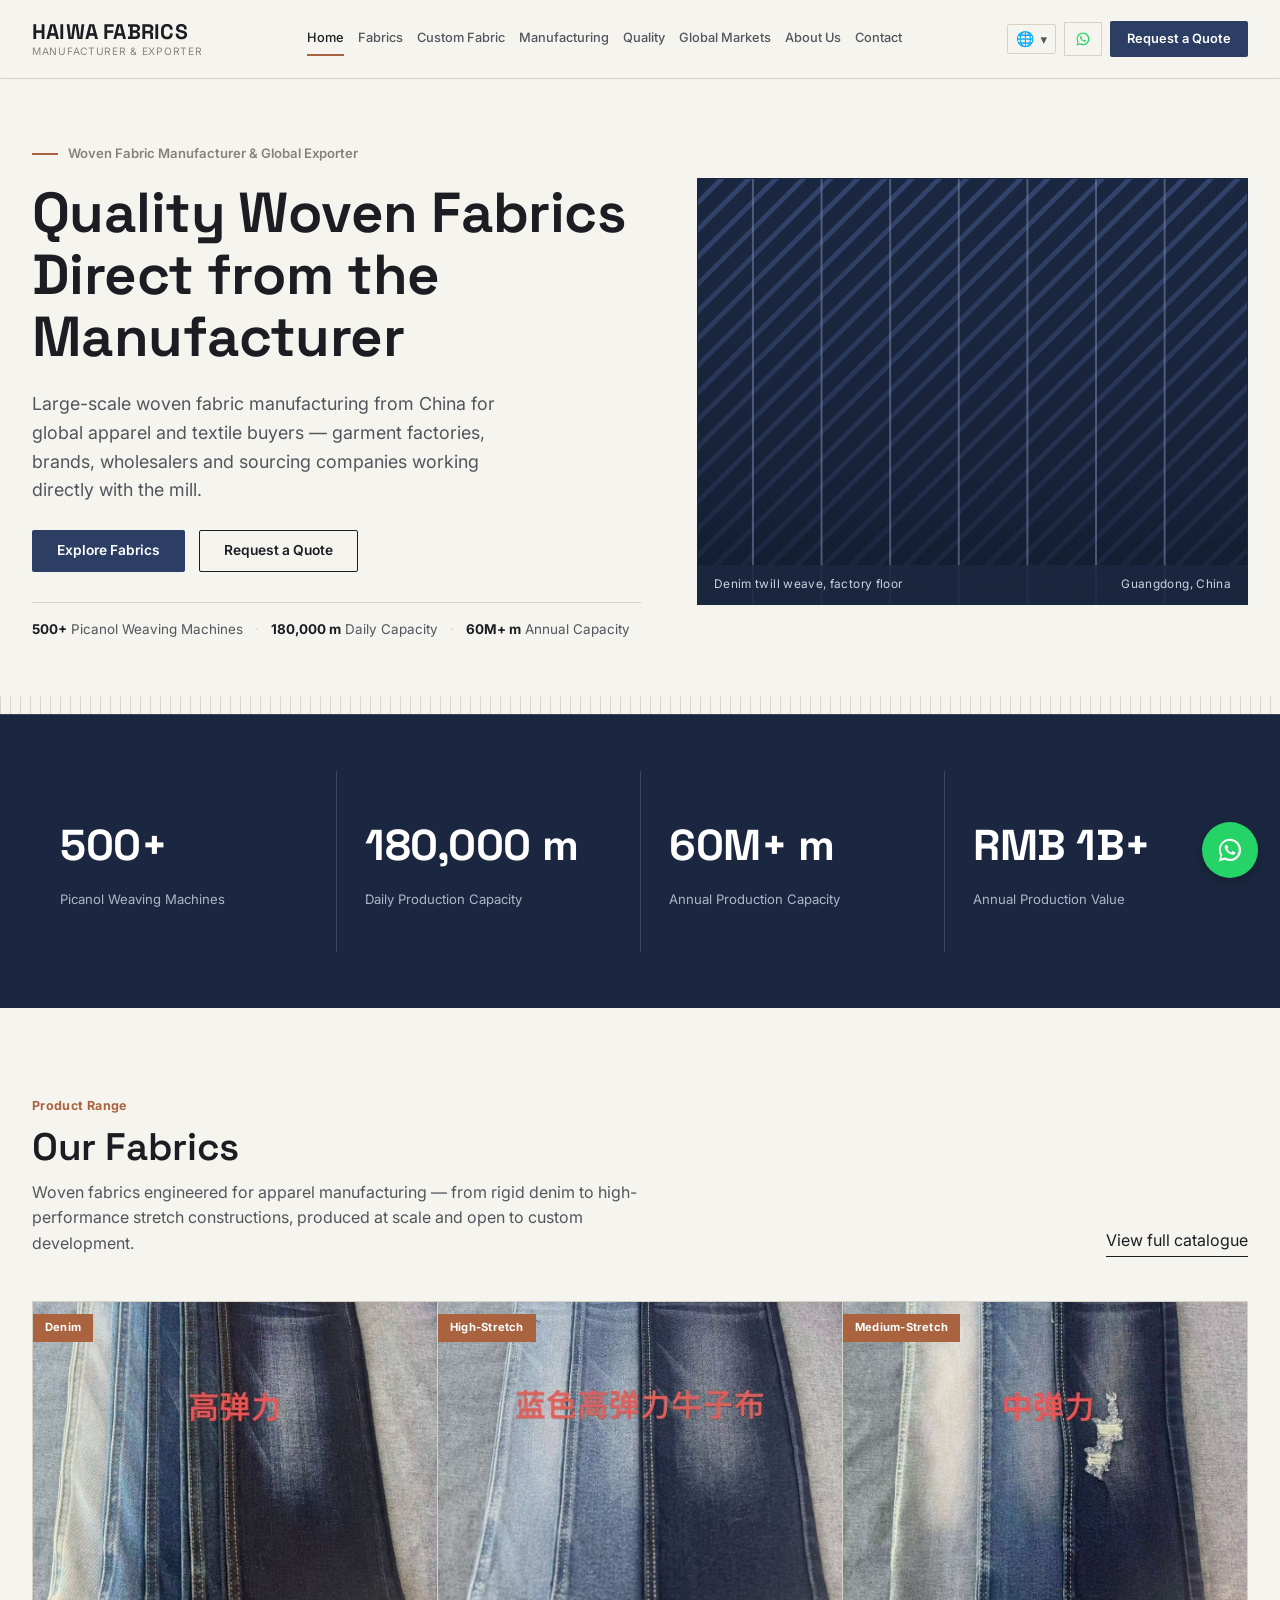
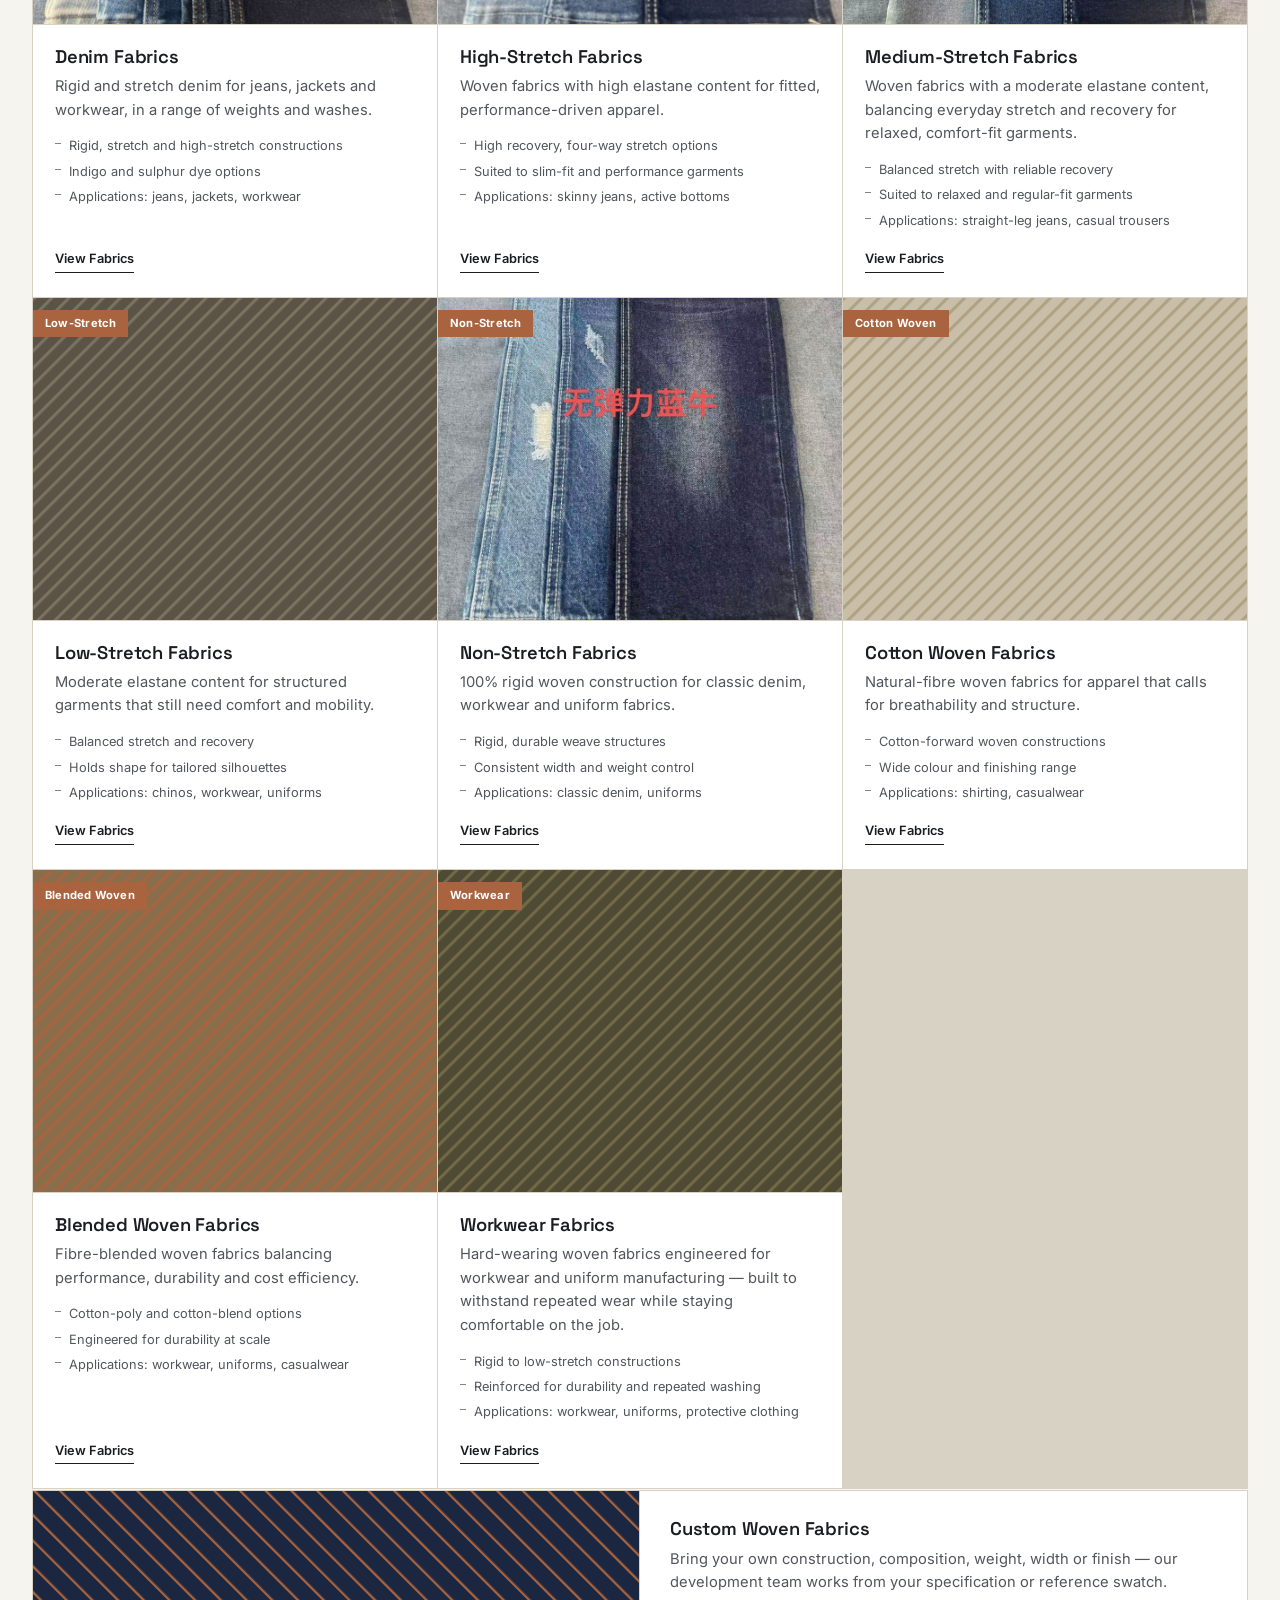
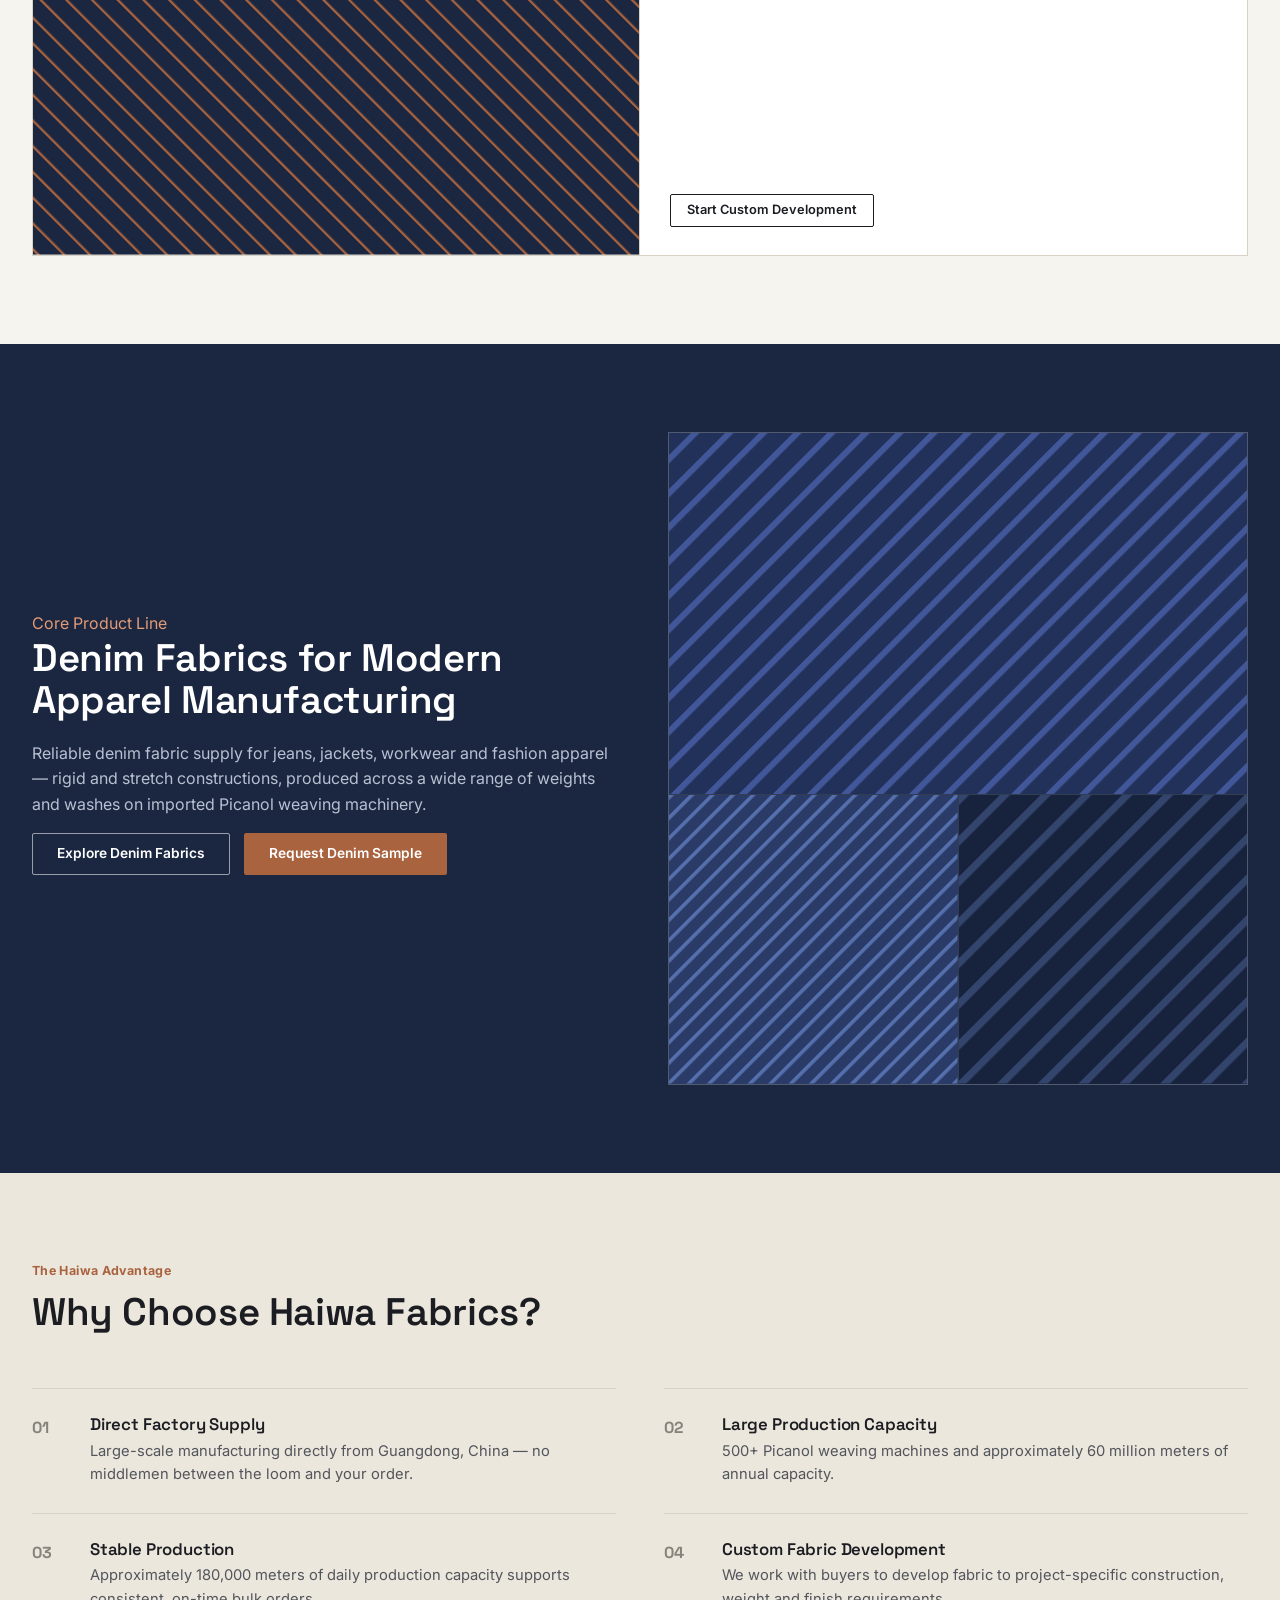
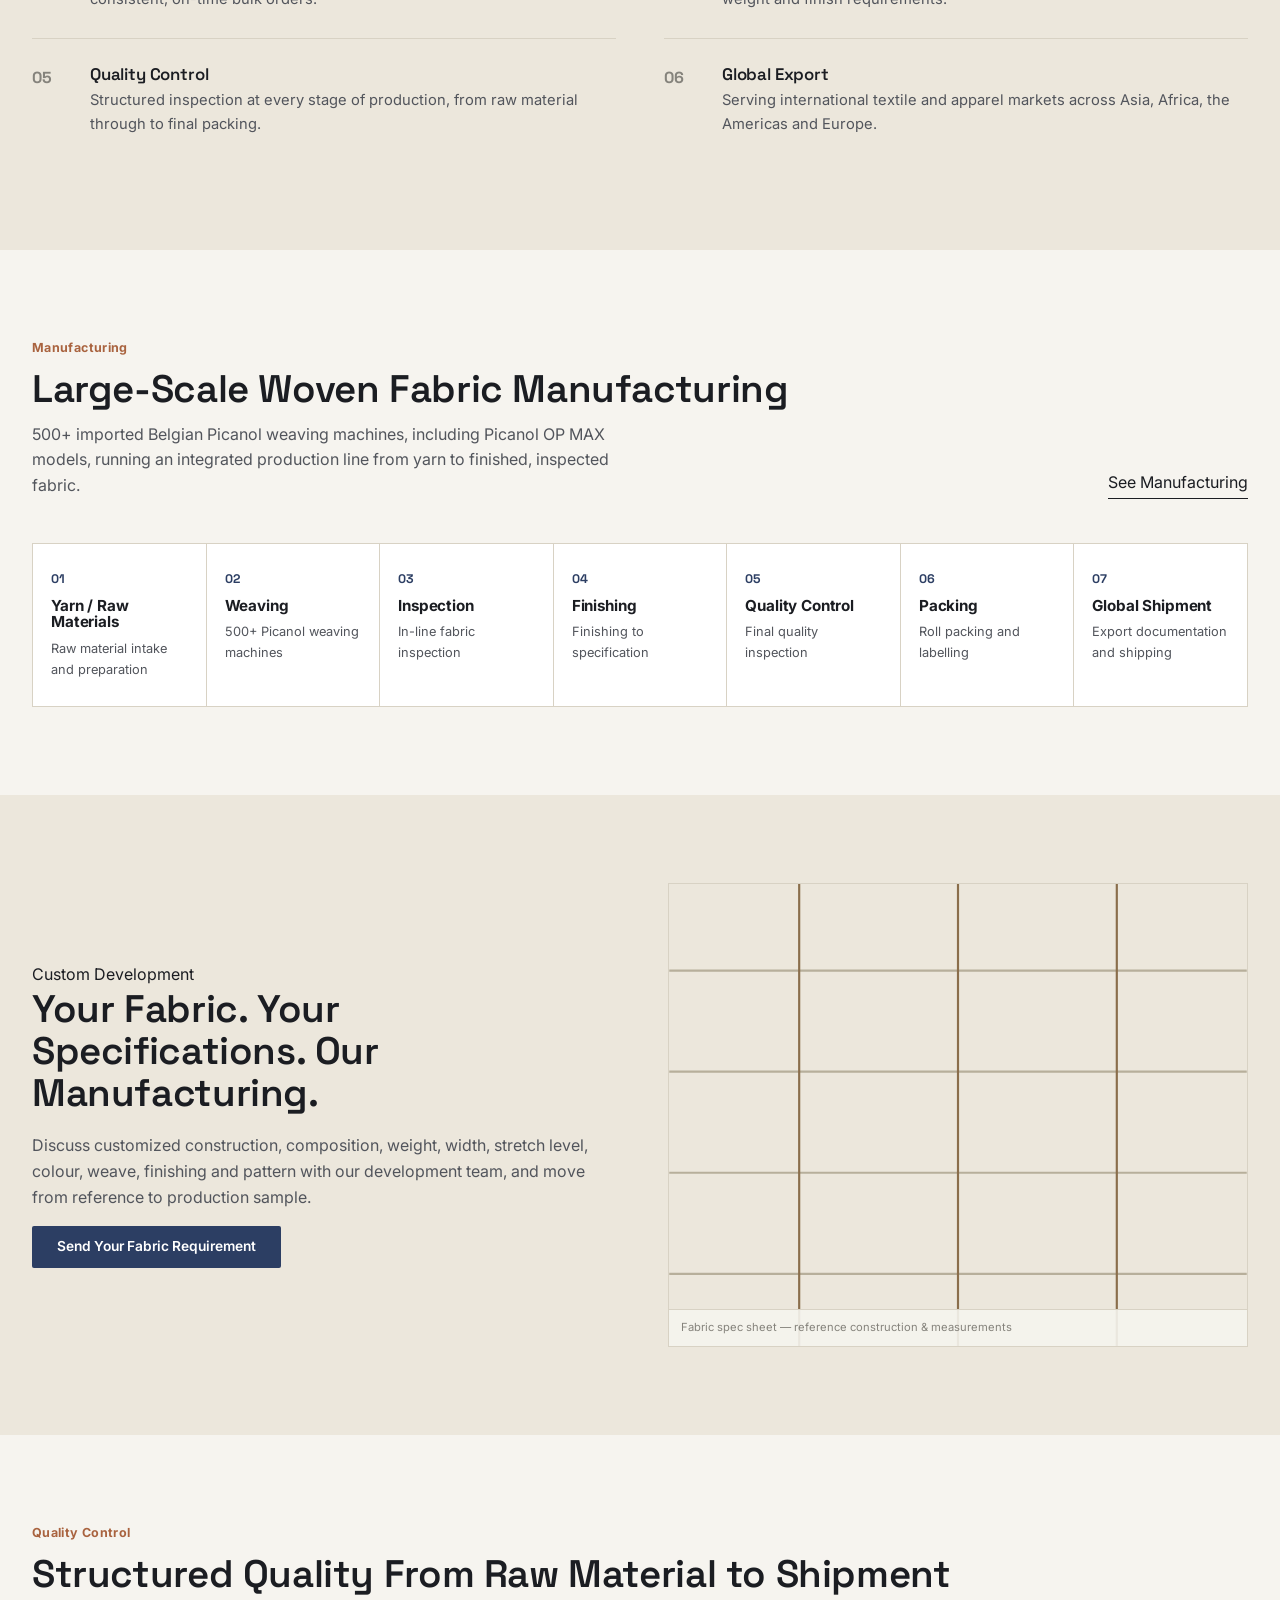
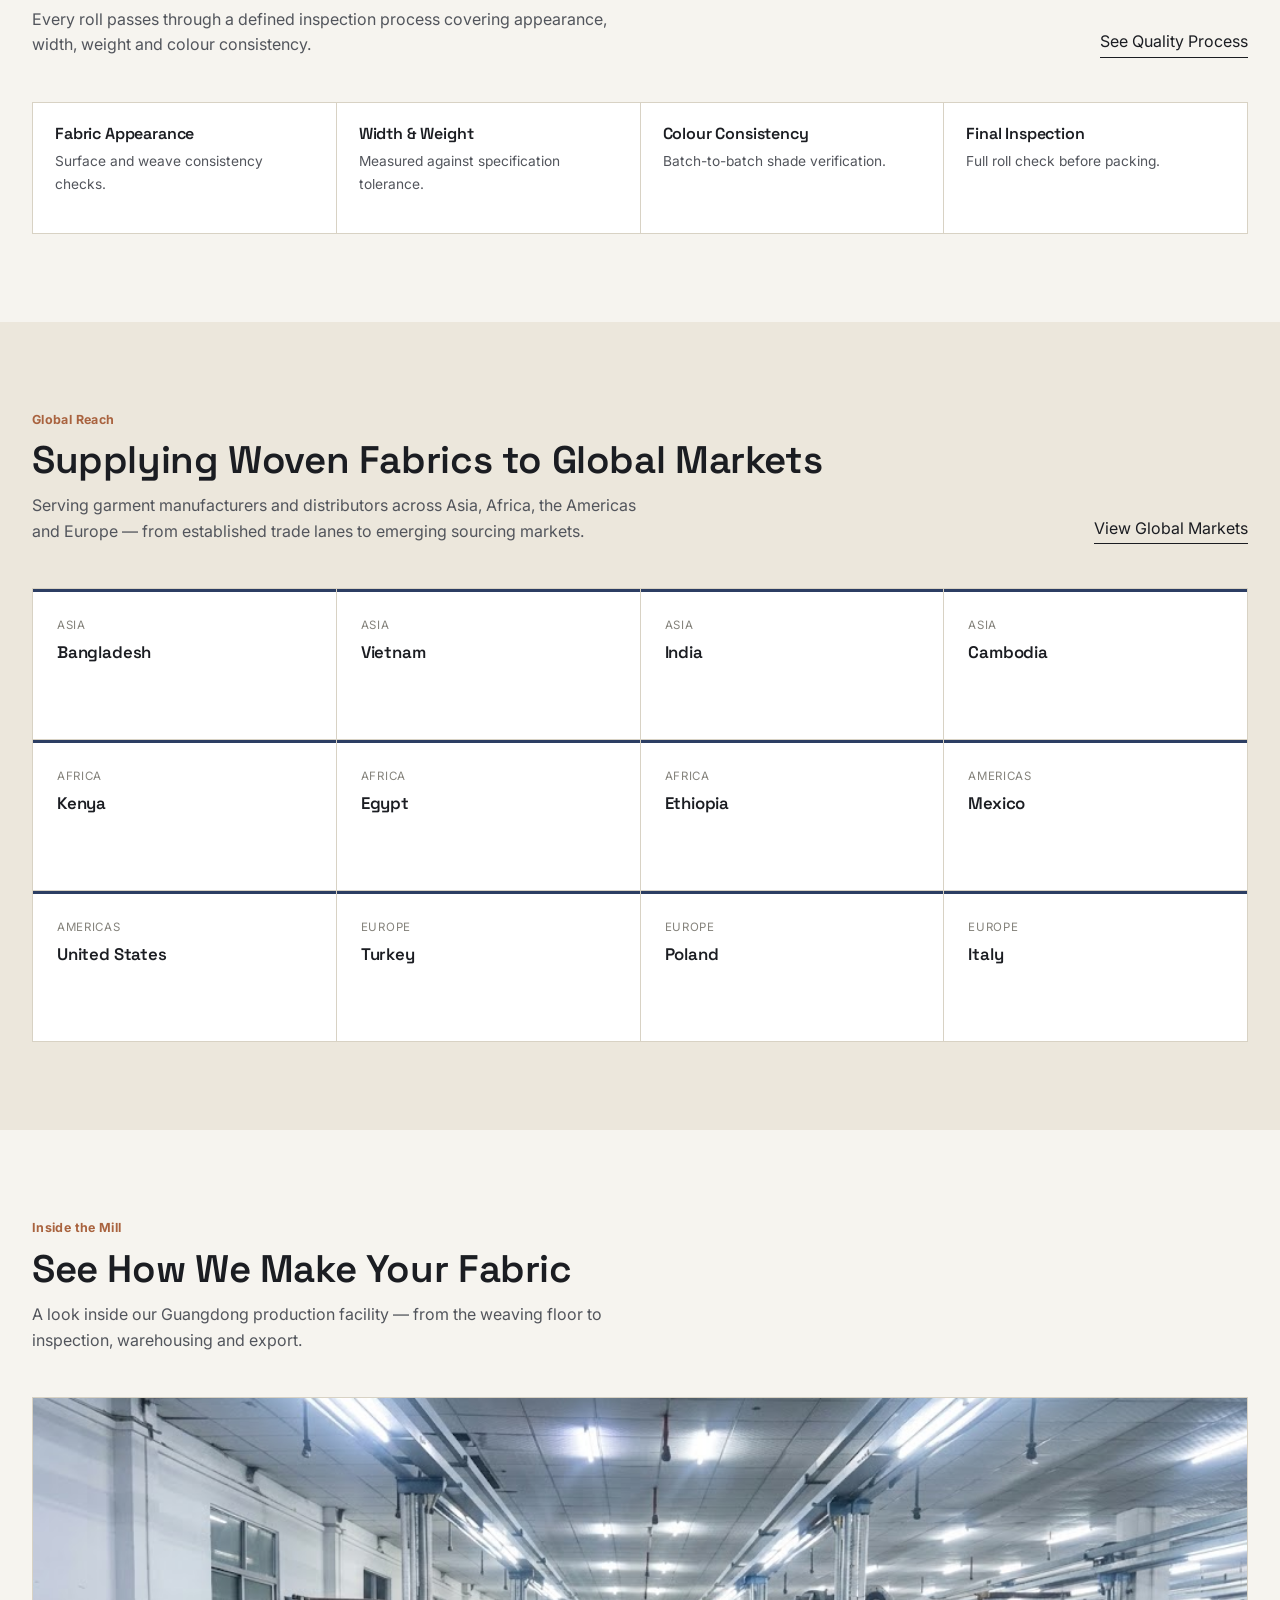
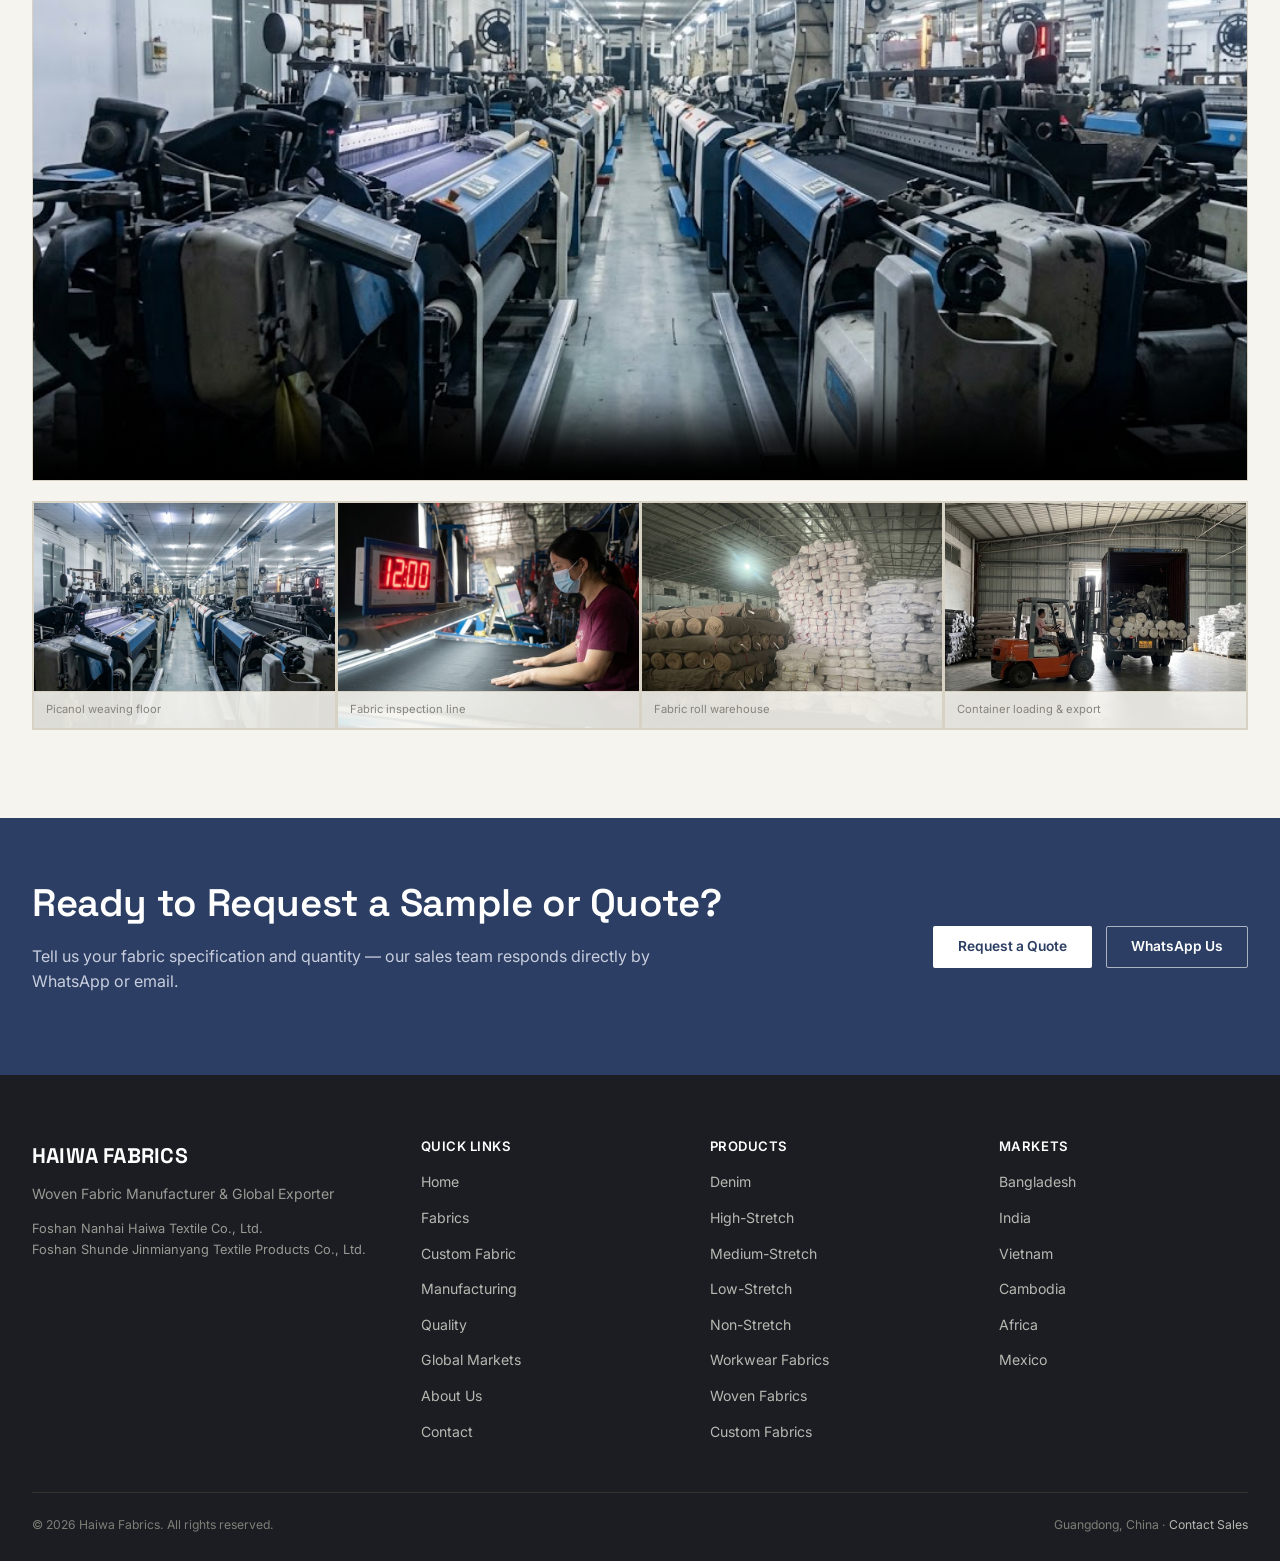
==== commit 22ec8ba6: "Use real photos for Non-Stretch and High-Stretch category cards Swap the remaining illustrative SVG " ====
--- a/index.html
+++ b/index.html
@@ -173,7 +173,7 @@
         <!-- High-stretch -->
         <div class="fabric-card">
           <div class="swatch">
-            <svg viewBox="0 0 400 320" preserveAspectRatio="xMidYMid slice"><defs><pattern id="tw-hs" width="12" height="12" patternTransform="rotate(45)" patternUnits="userSpaceOnUse"><rect width="12" height="12" fill="#4A4F42"/><line x1="0" y1="0" x2="0" y2="12" stroke="#6C7259" stroke-width="6"/></pattern></defs><rect width="400" height="320" fill="url(#tw-hs)"/></svg>
+            <img src="images/denim-swatch-high-stretch-blue-deep.jpg" alt="High-stretch fabric swatch">
             <span class="swatch-tag" data-i18n="term.highStretch">High-Stretch</span>
           </div>
           <div class="body">
@@ -233,7 +233,7 @@
         <!-- Non-stretch -->
         <div class="fabric-card">
           <div class="swatch">
-            <svg viewBox="0 0 400 320" preserveAspectRatio="xMidYMid slice"><defs><pattern id="tw-ns" width="12" height="12" patternTransform="rotate(45)" patternUnits="userSpaceOnUse"><rect width="12" height="12" fill="#3B3C3F"/><line x1="0" y1="0" x2="0" y2="12" stroke="#57585C" stroke-width="6"/></pattern></defs><rect width="400" height="320" fill="url(#tw-ns)"/></svg>
+            <img src="images/denim-swatch-nonstretch-deepblue.jpg" alt="Non-stretch fabric swatch">
             <span class="swatch-tag" data-i18n="term.nonStretch">Non-Stretch</span>
           </div>
           <div class="body">
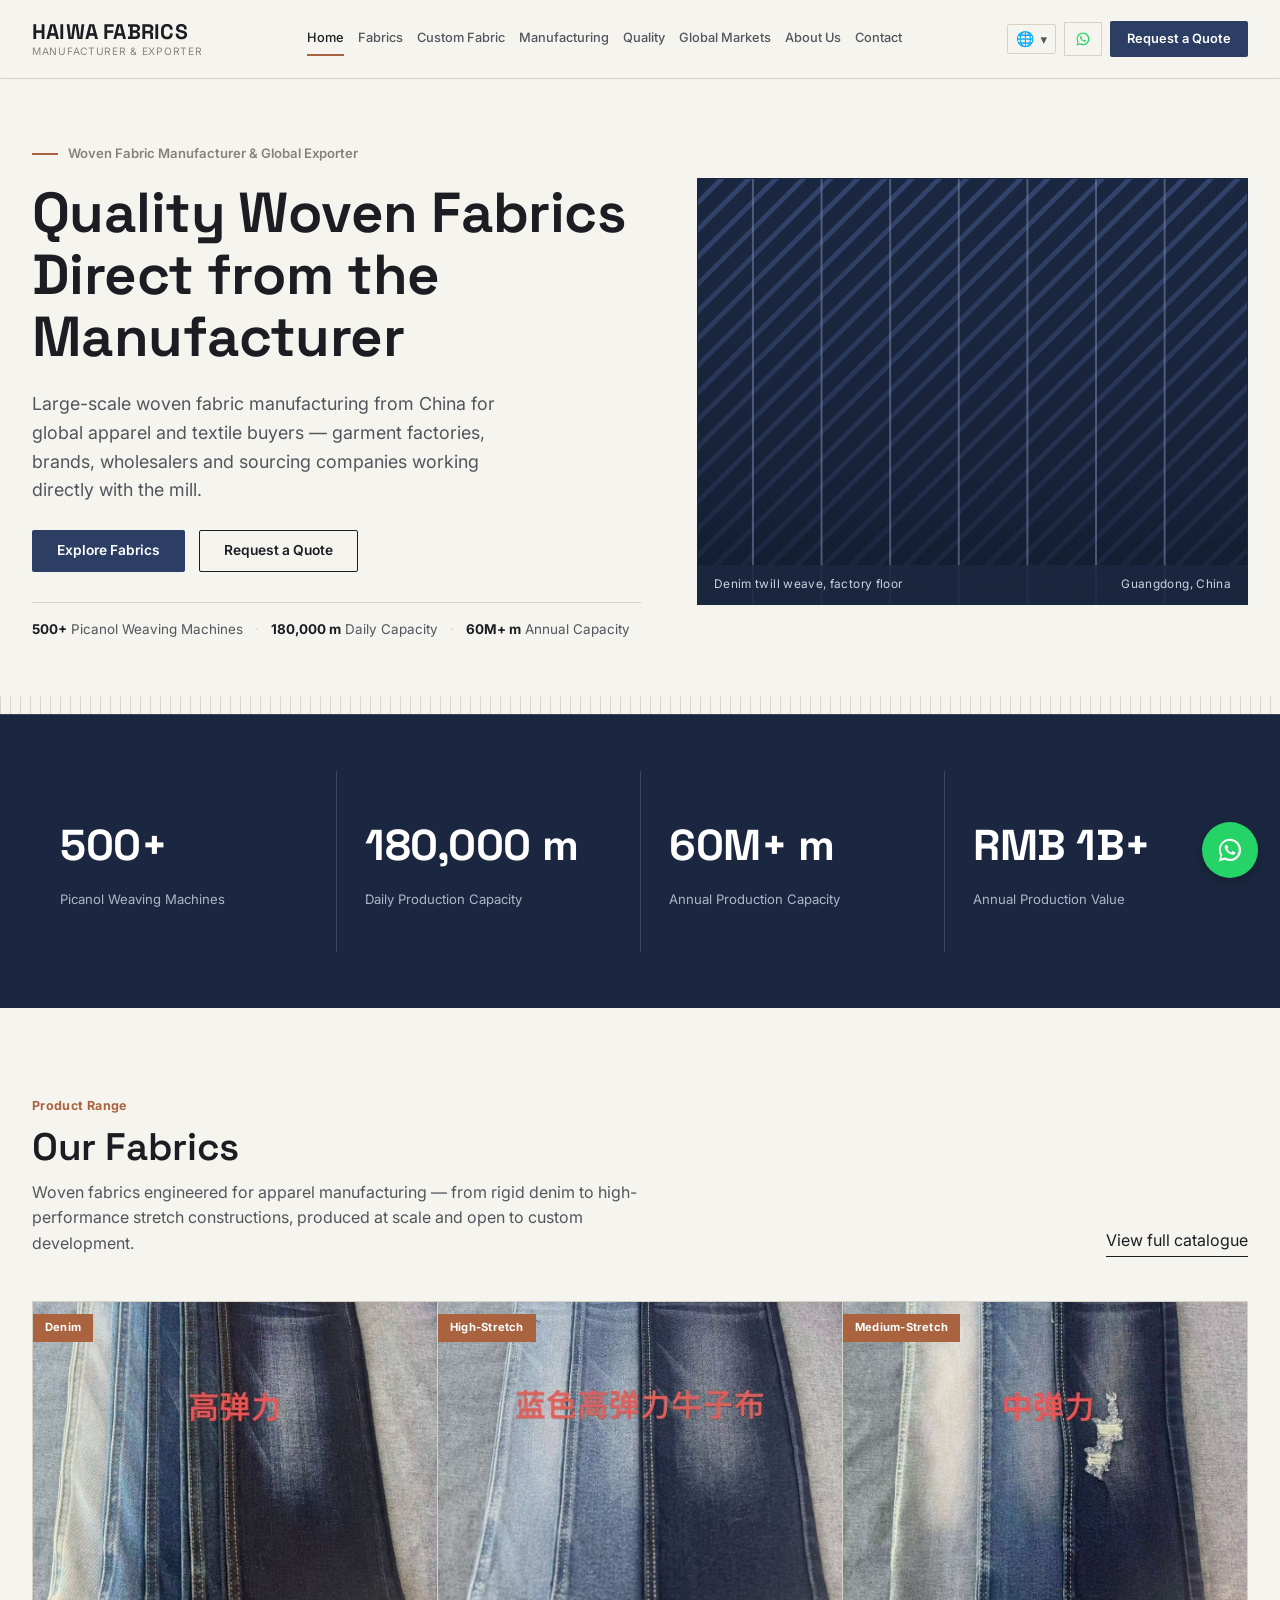
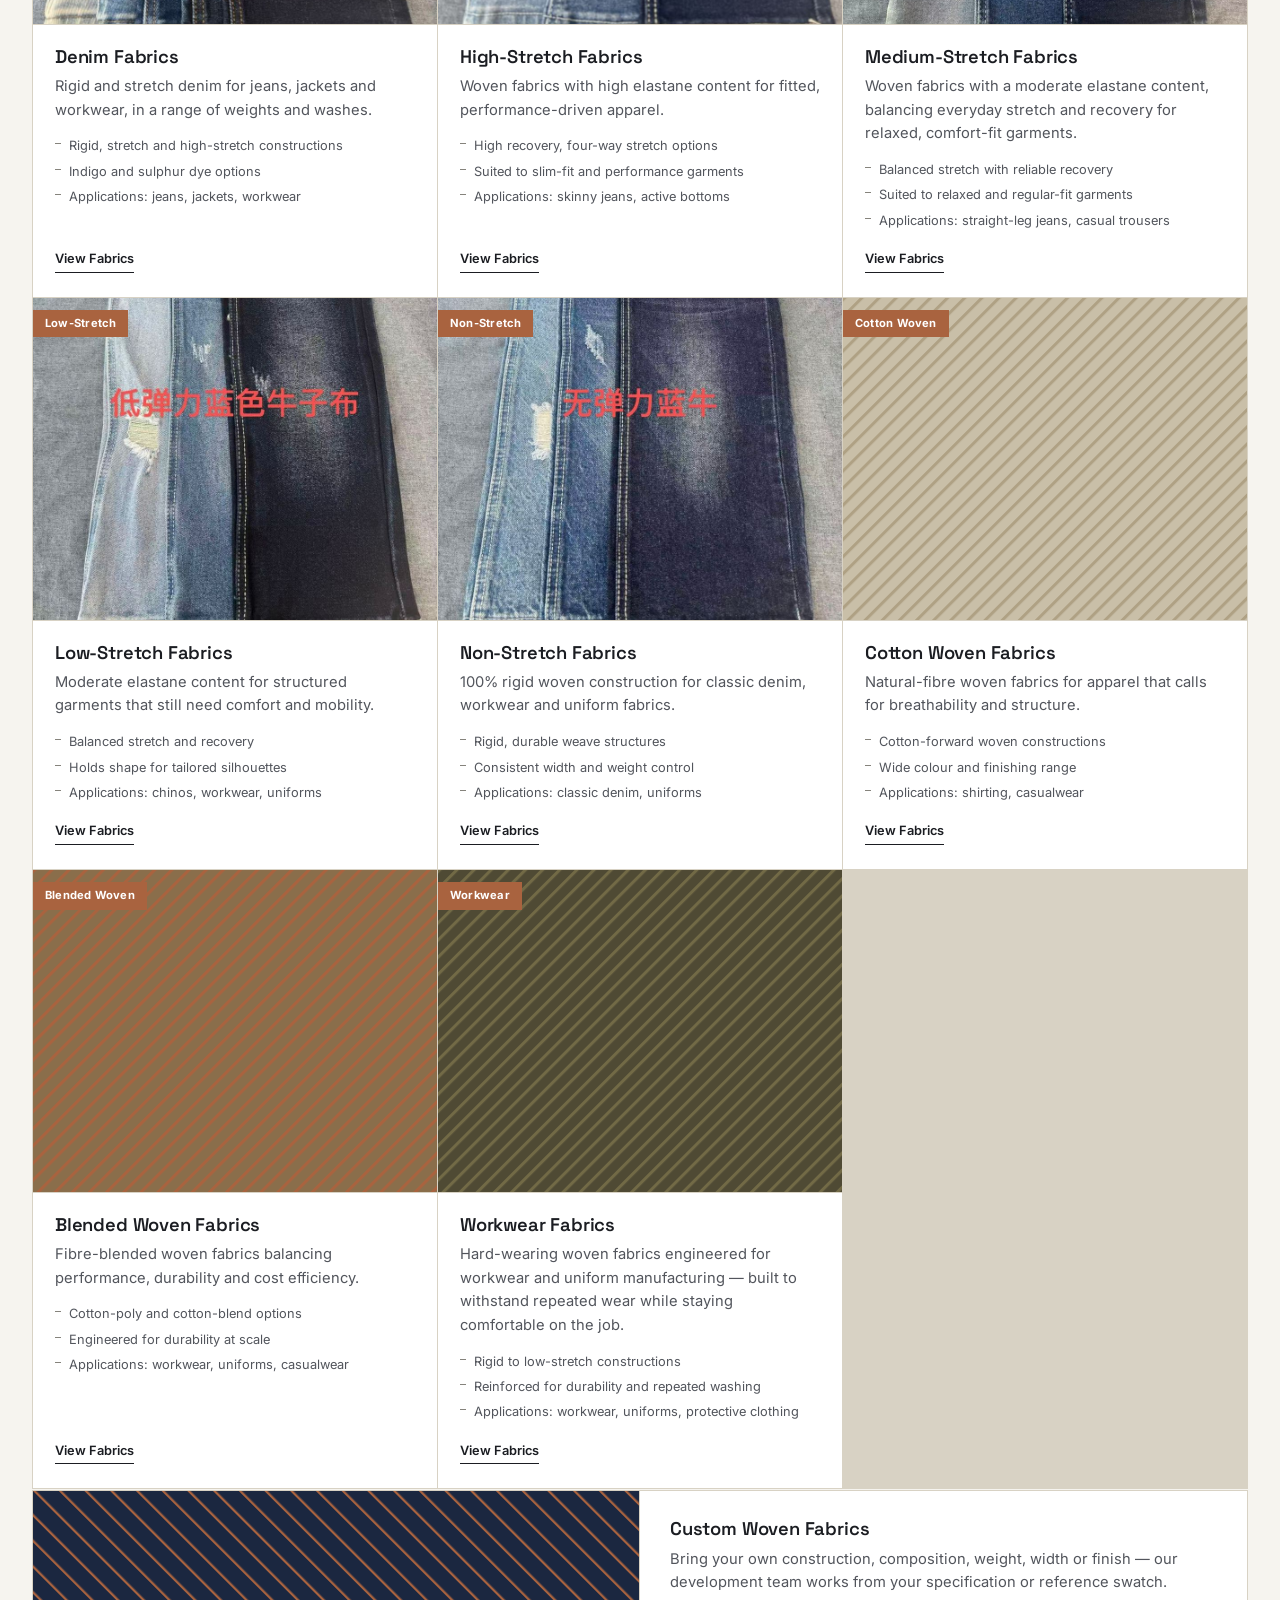
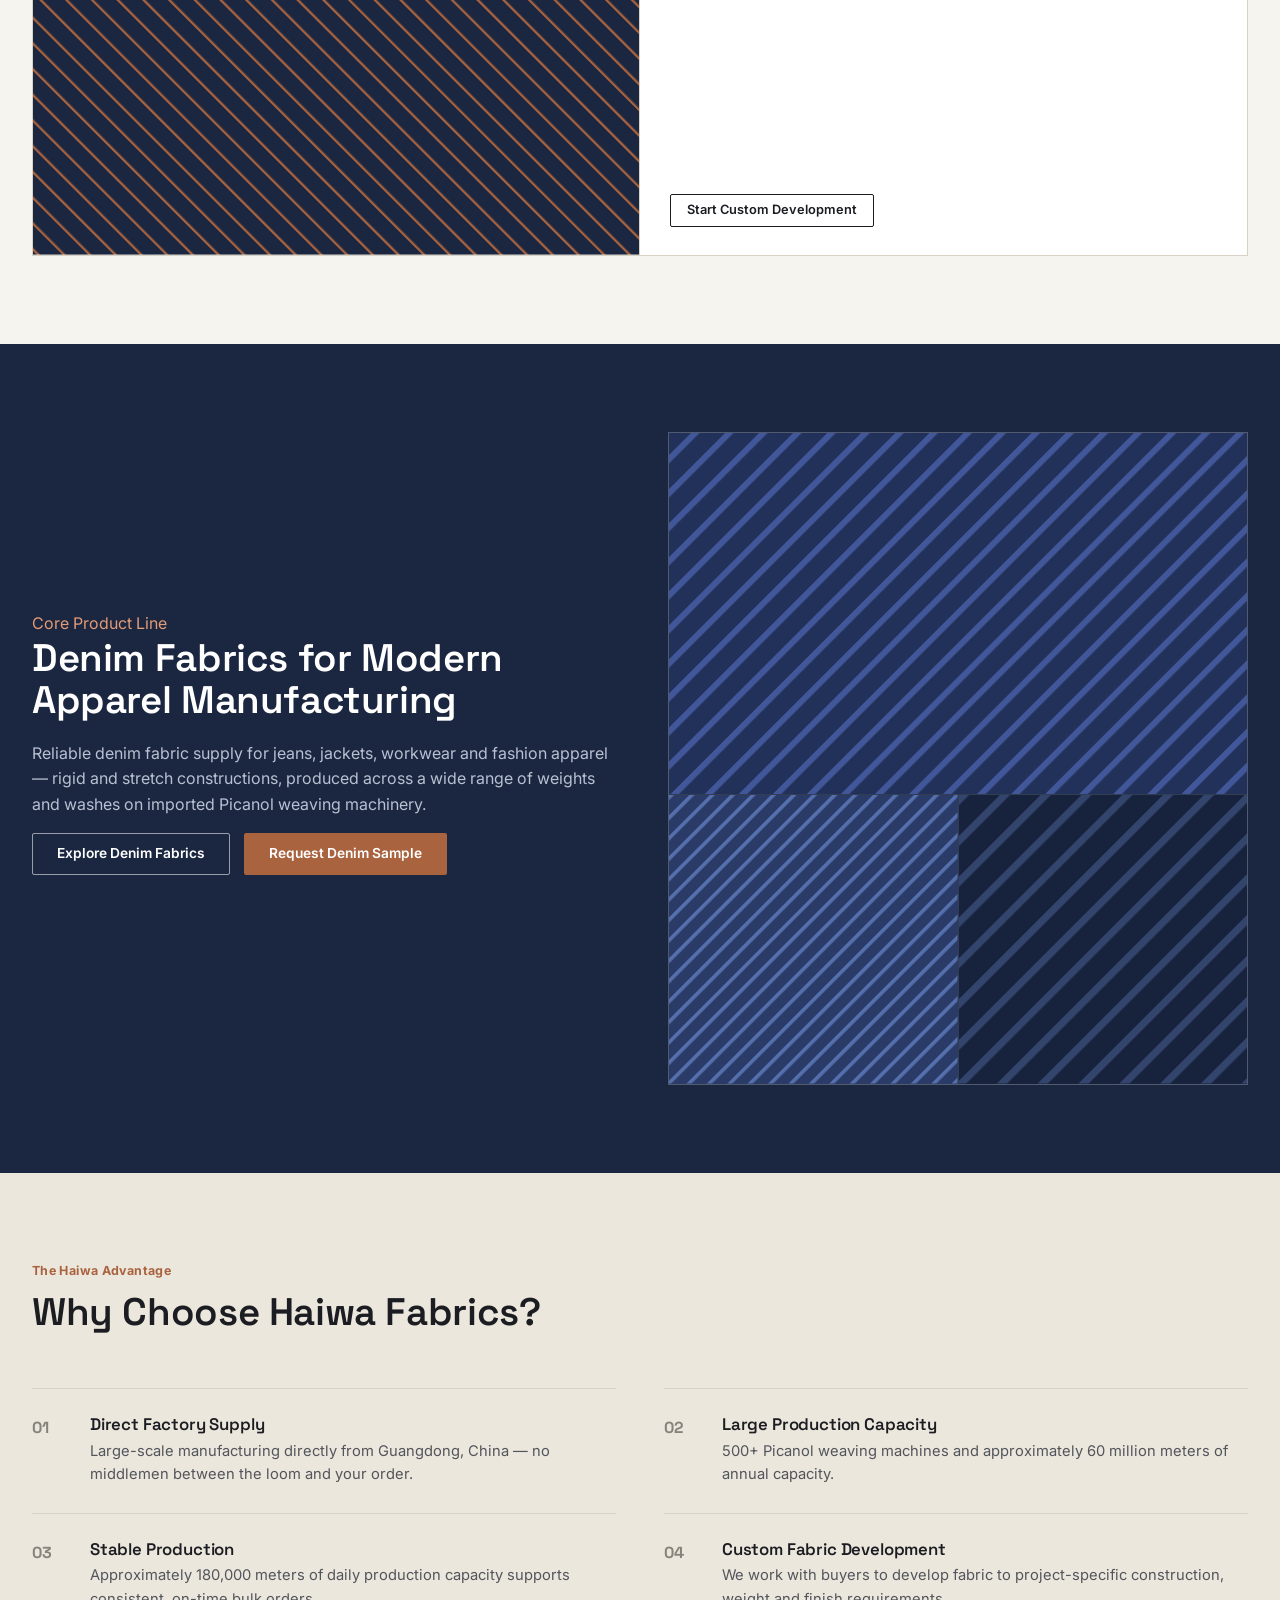
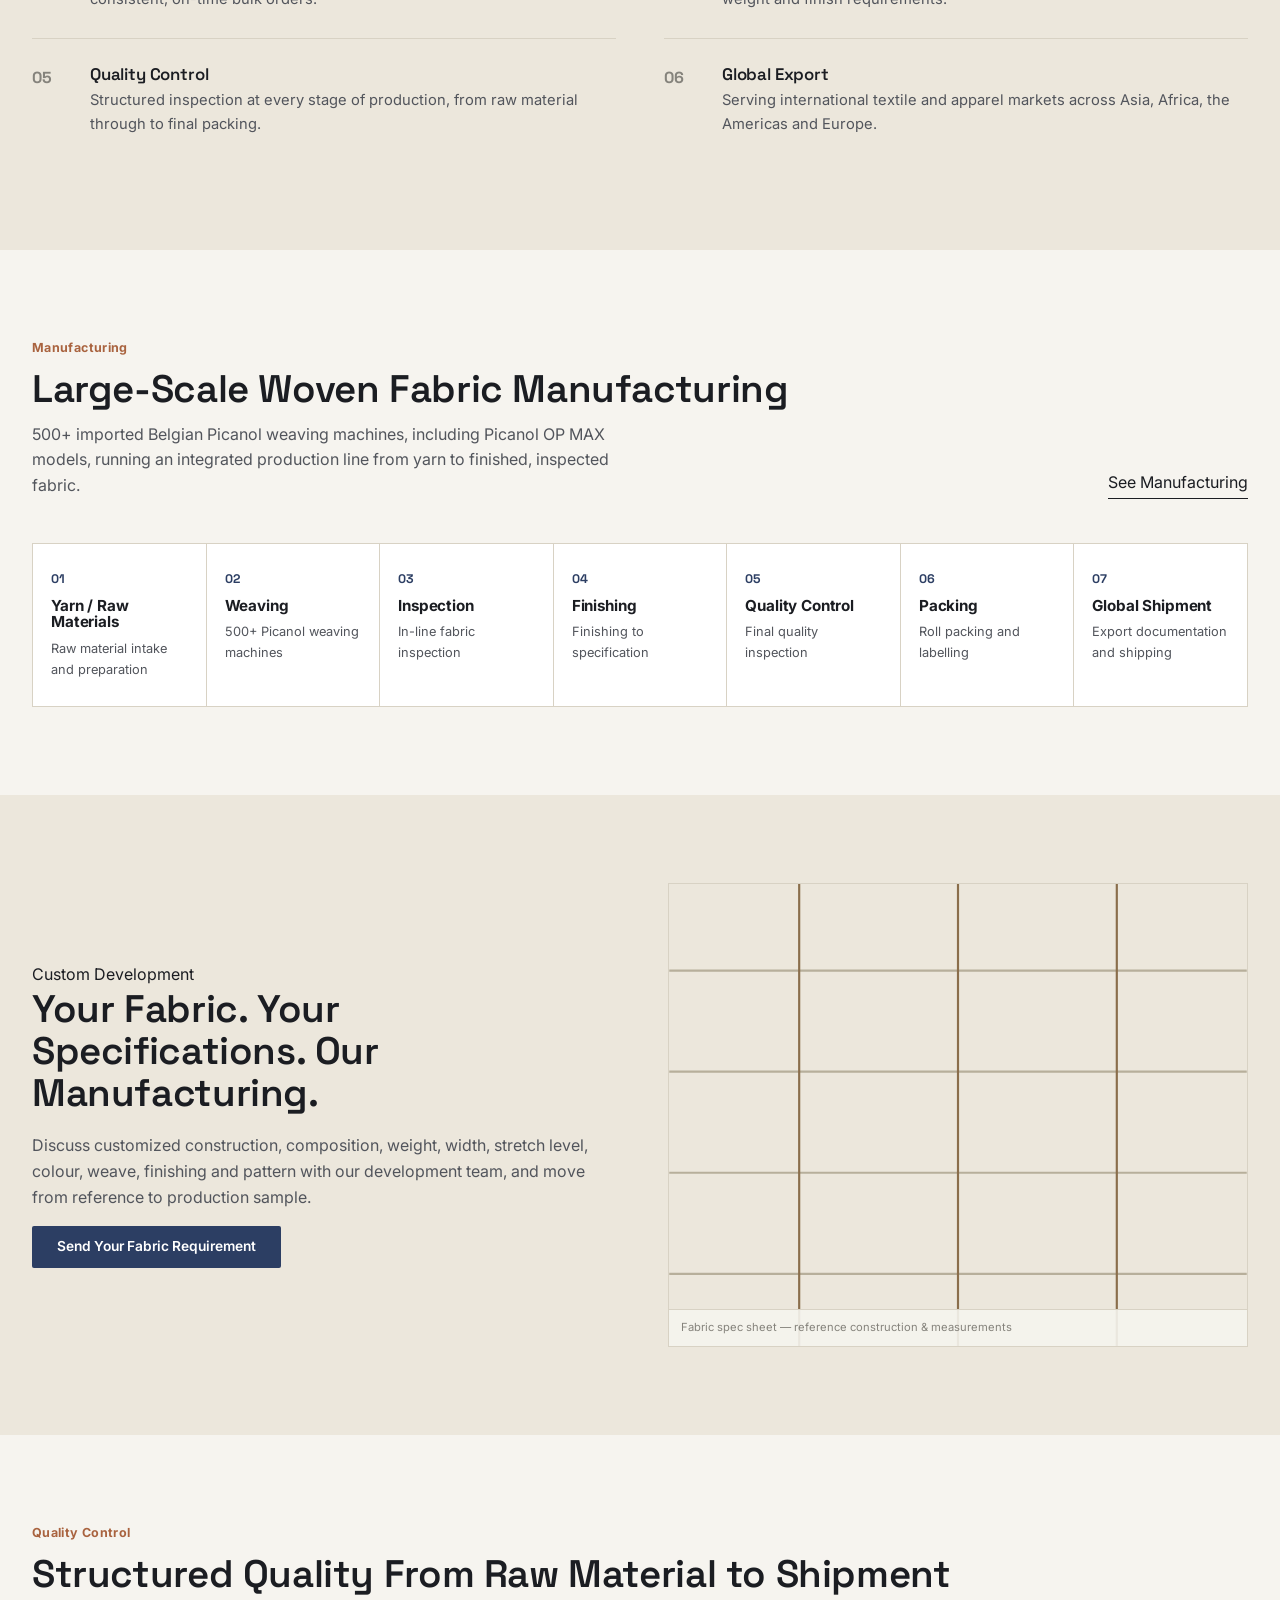
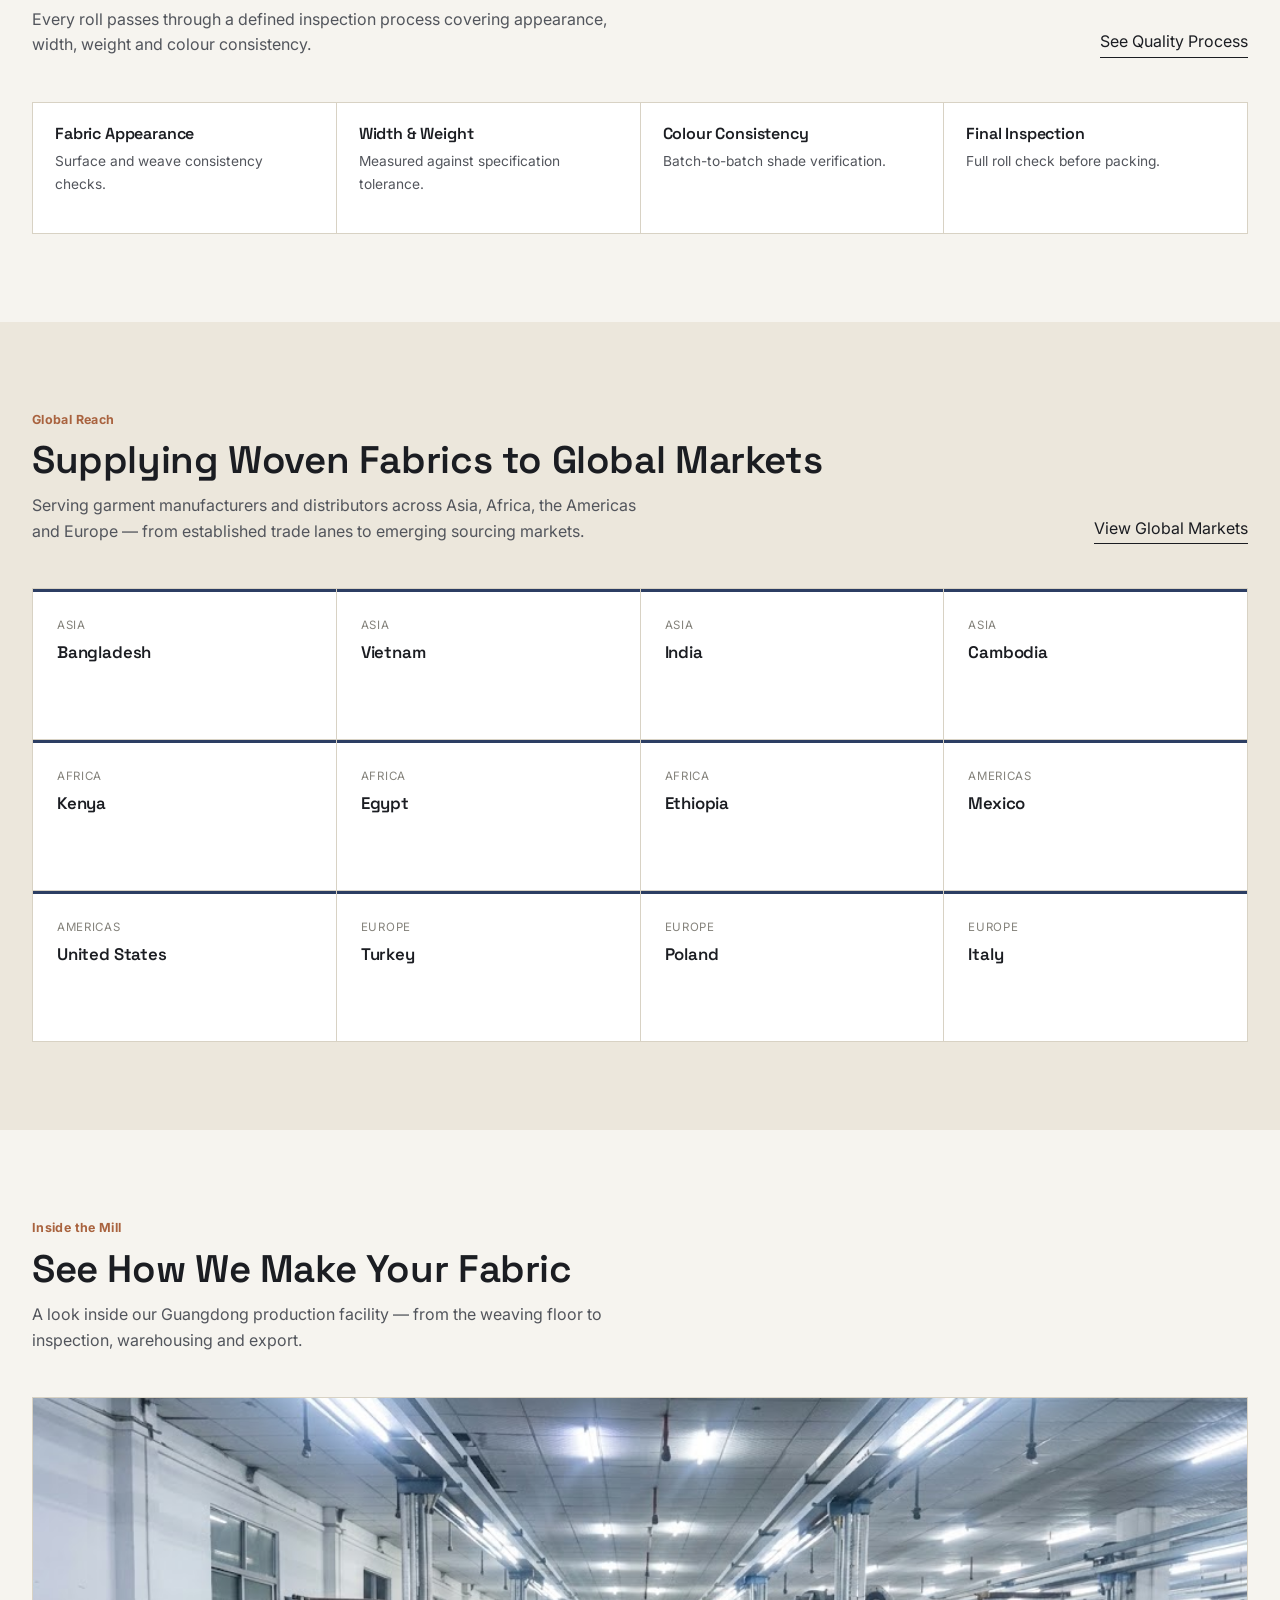
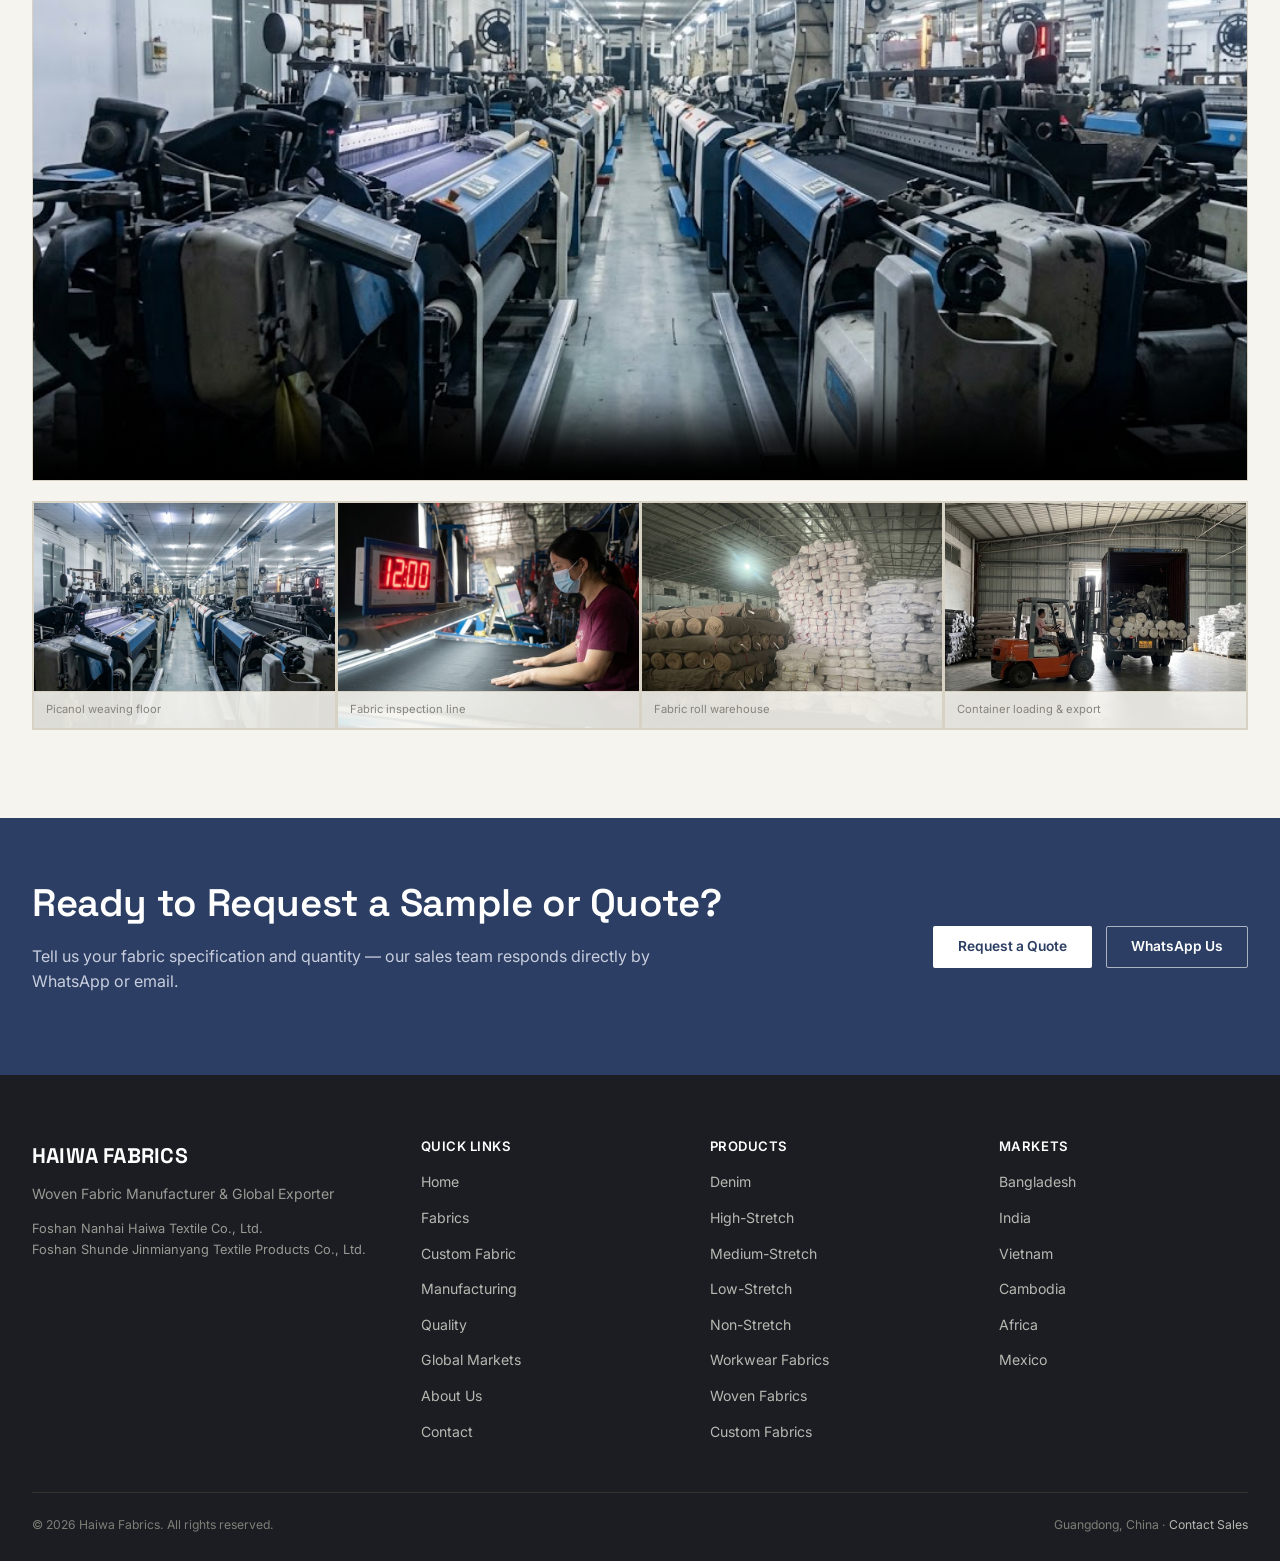
==== commit c6239da9: "Use real photo for Low-Stretch category card Completes real photography across all five denim stretc" ====
--- a/index.html
+++ b/index.html
@@ -213,7 +213,7 @@
         <!-- Low-stretch -->
         <div class="fabric-card">
           <div class="swatch">
-            <svg viewBox="0 0 400 320" preserveAspectRatio="xMidYMid slice"><defs><pattern id="tw-ls" width="12" height="12" patternTransform="rotate(45)" patternUnits="userSpaceOnUse"><rect width="12" height="12" fill="#5B5346"/><line x1="0" y1="0" x2="0" y2="12" stroke="#7C7260" stroke-width="6"/></pattern></defs><rect width="400" height="320" fill="url(#tw-ls)"/></svg>
+            <img src="images/denim-swatch-lowstretch-blue.jpg" alt="Low-stretch fabric swatch">
             <span class="swatch-tag" data-i18n="term.lowStretch">Low-Stretch</span>
           </div>
           <div class="body">
